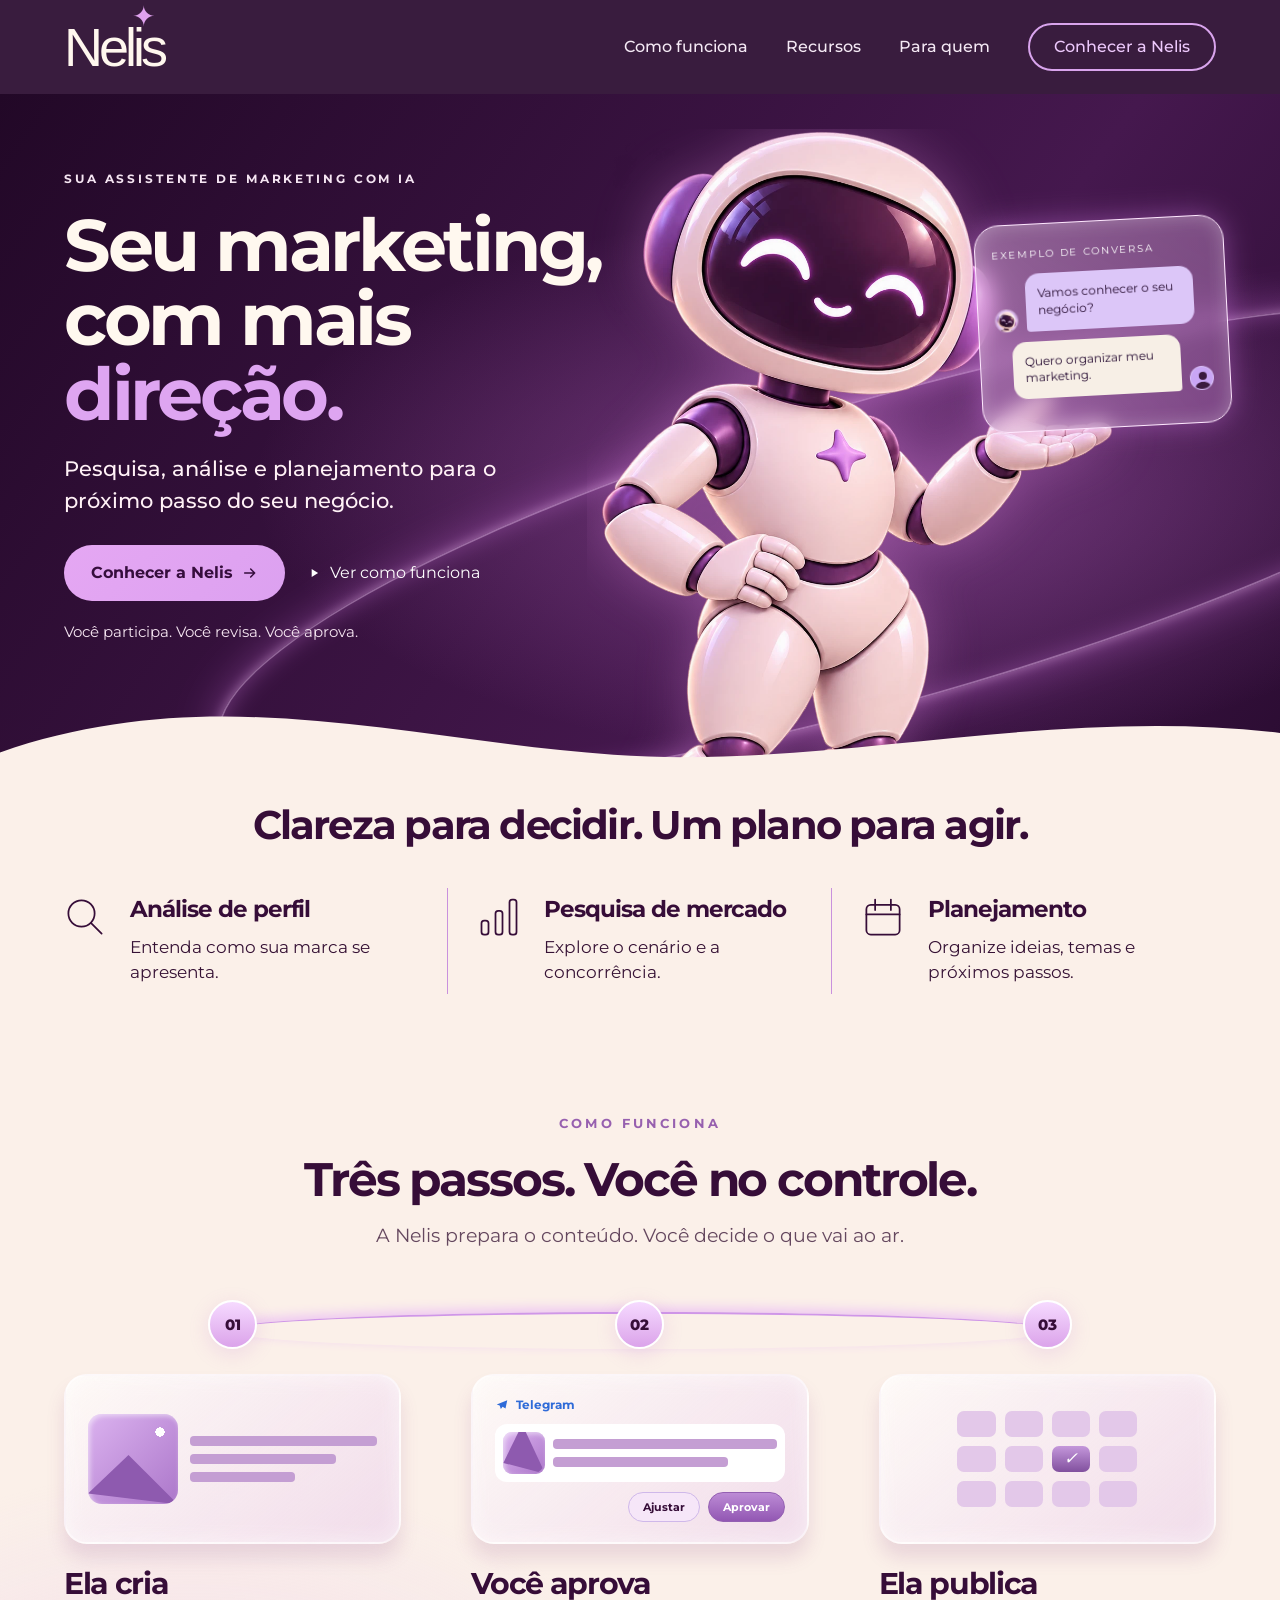
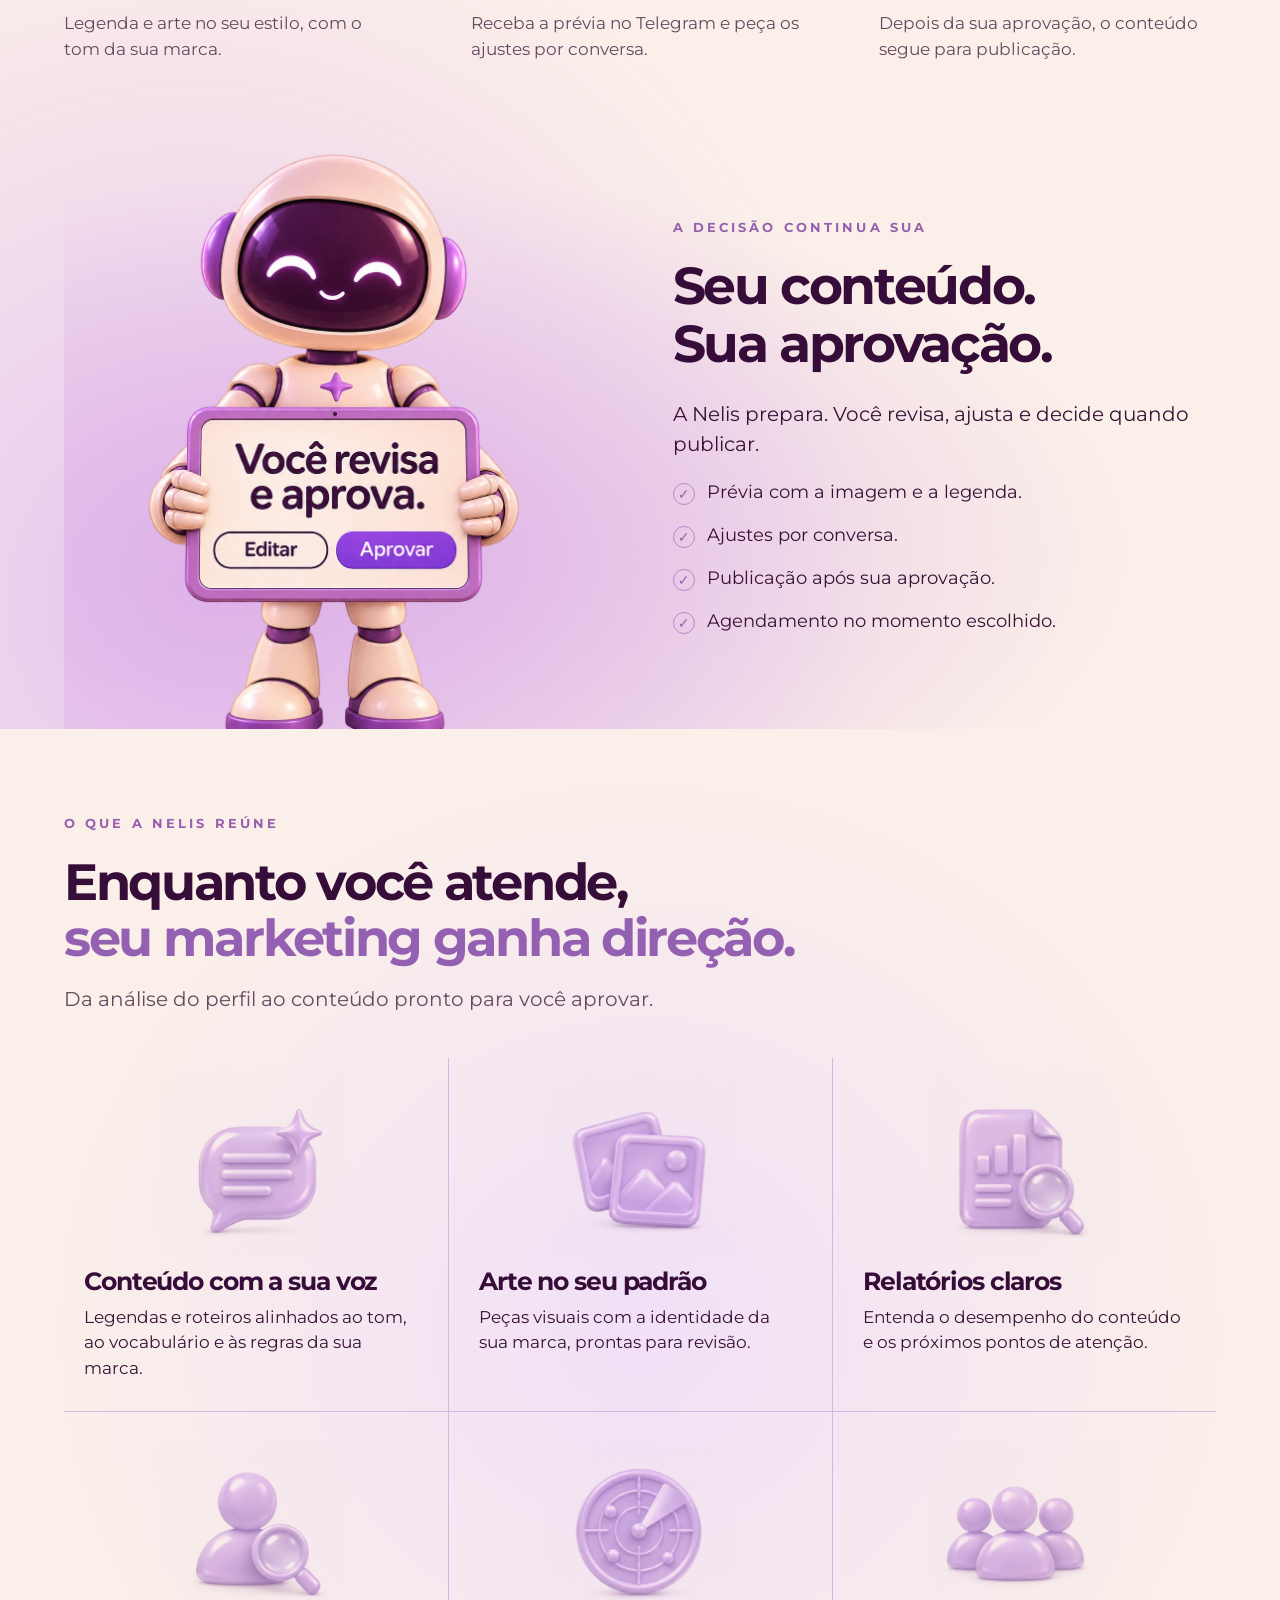
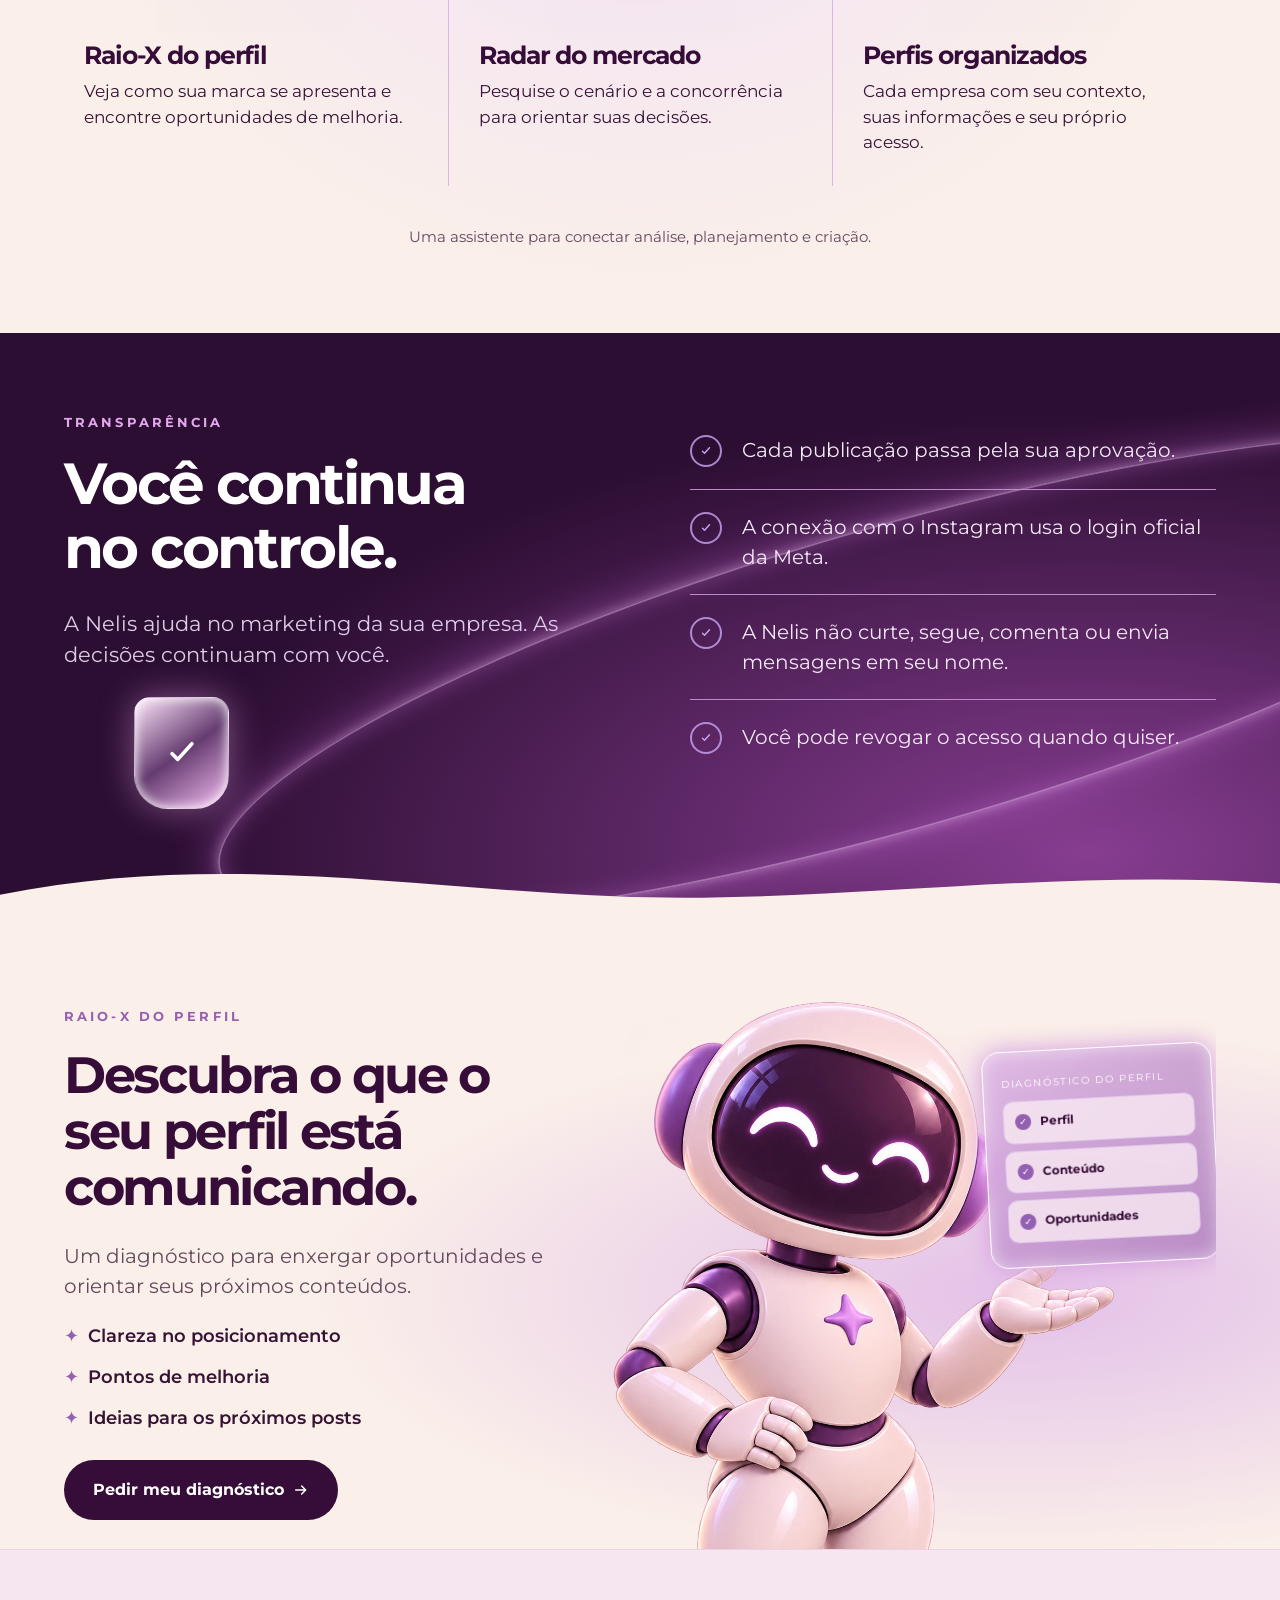
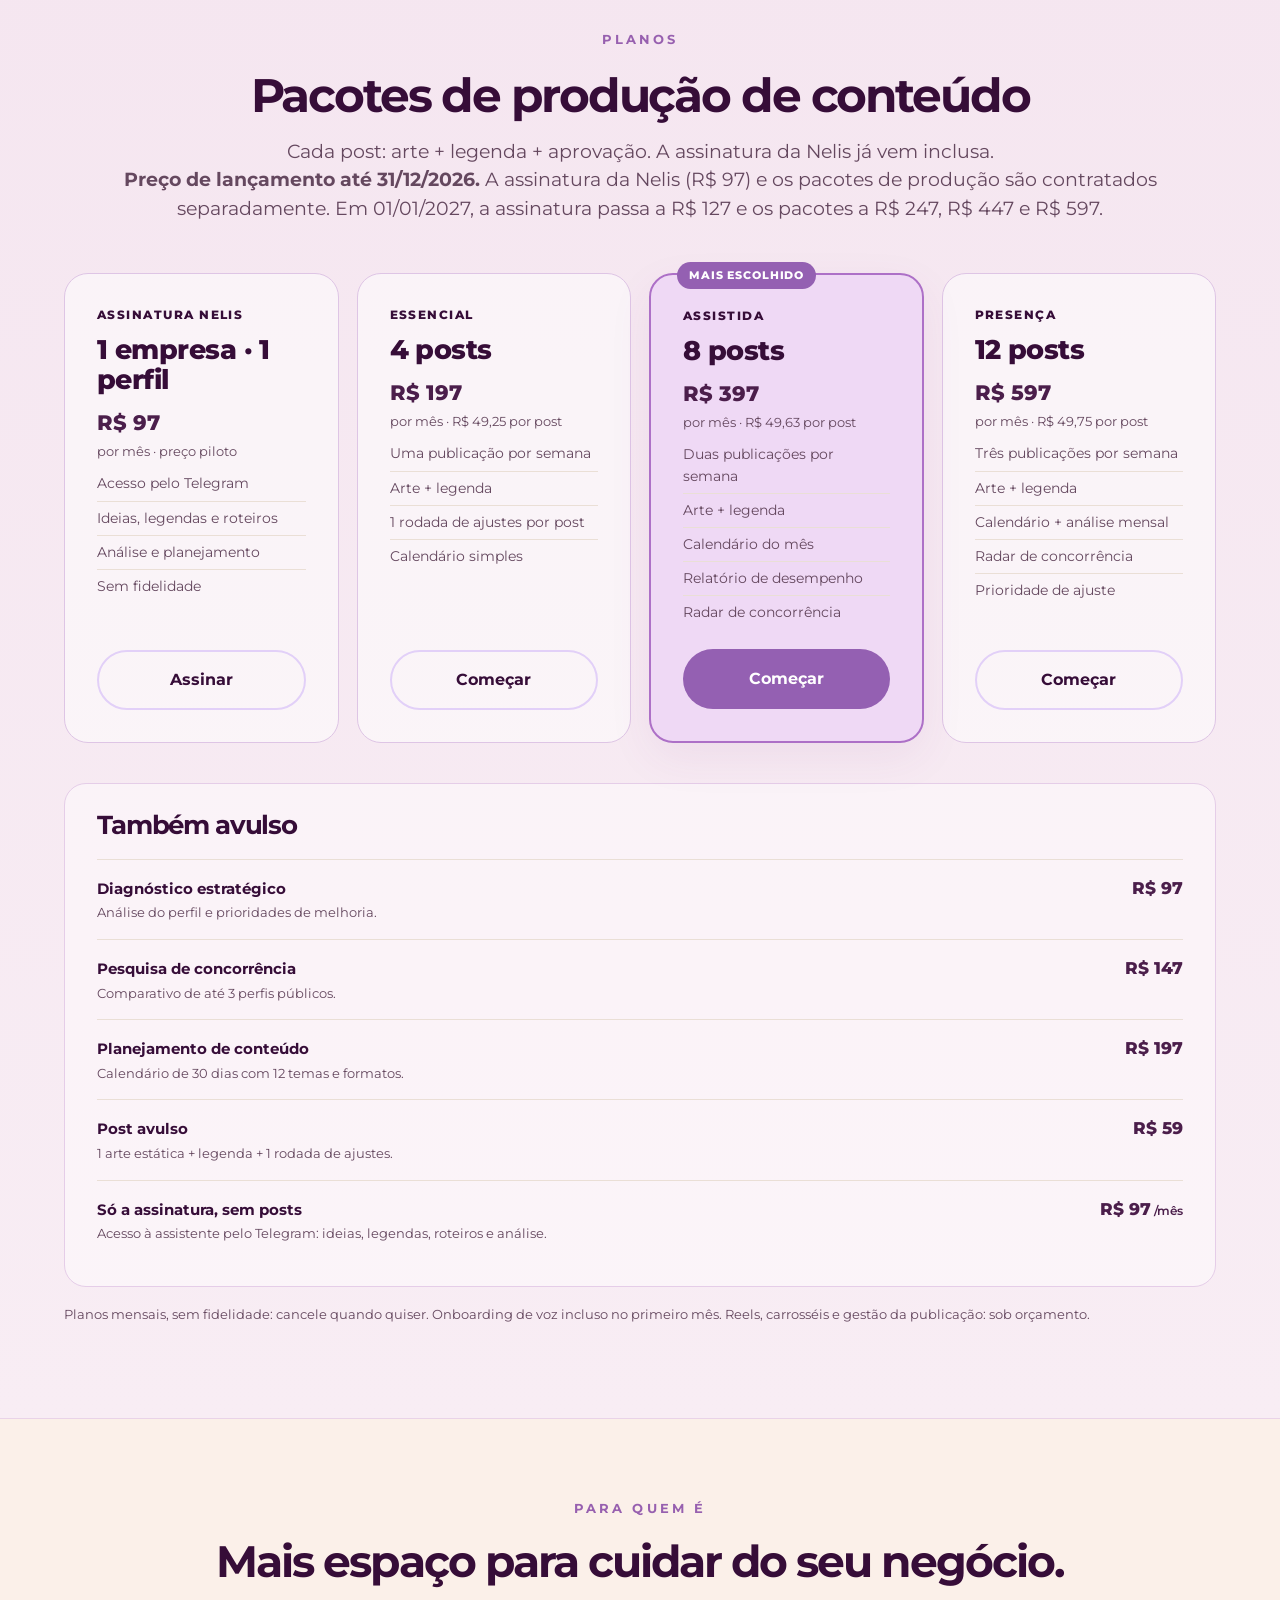
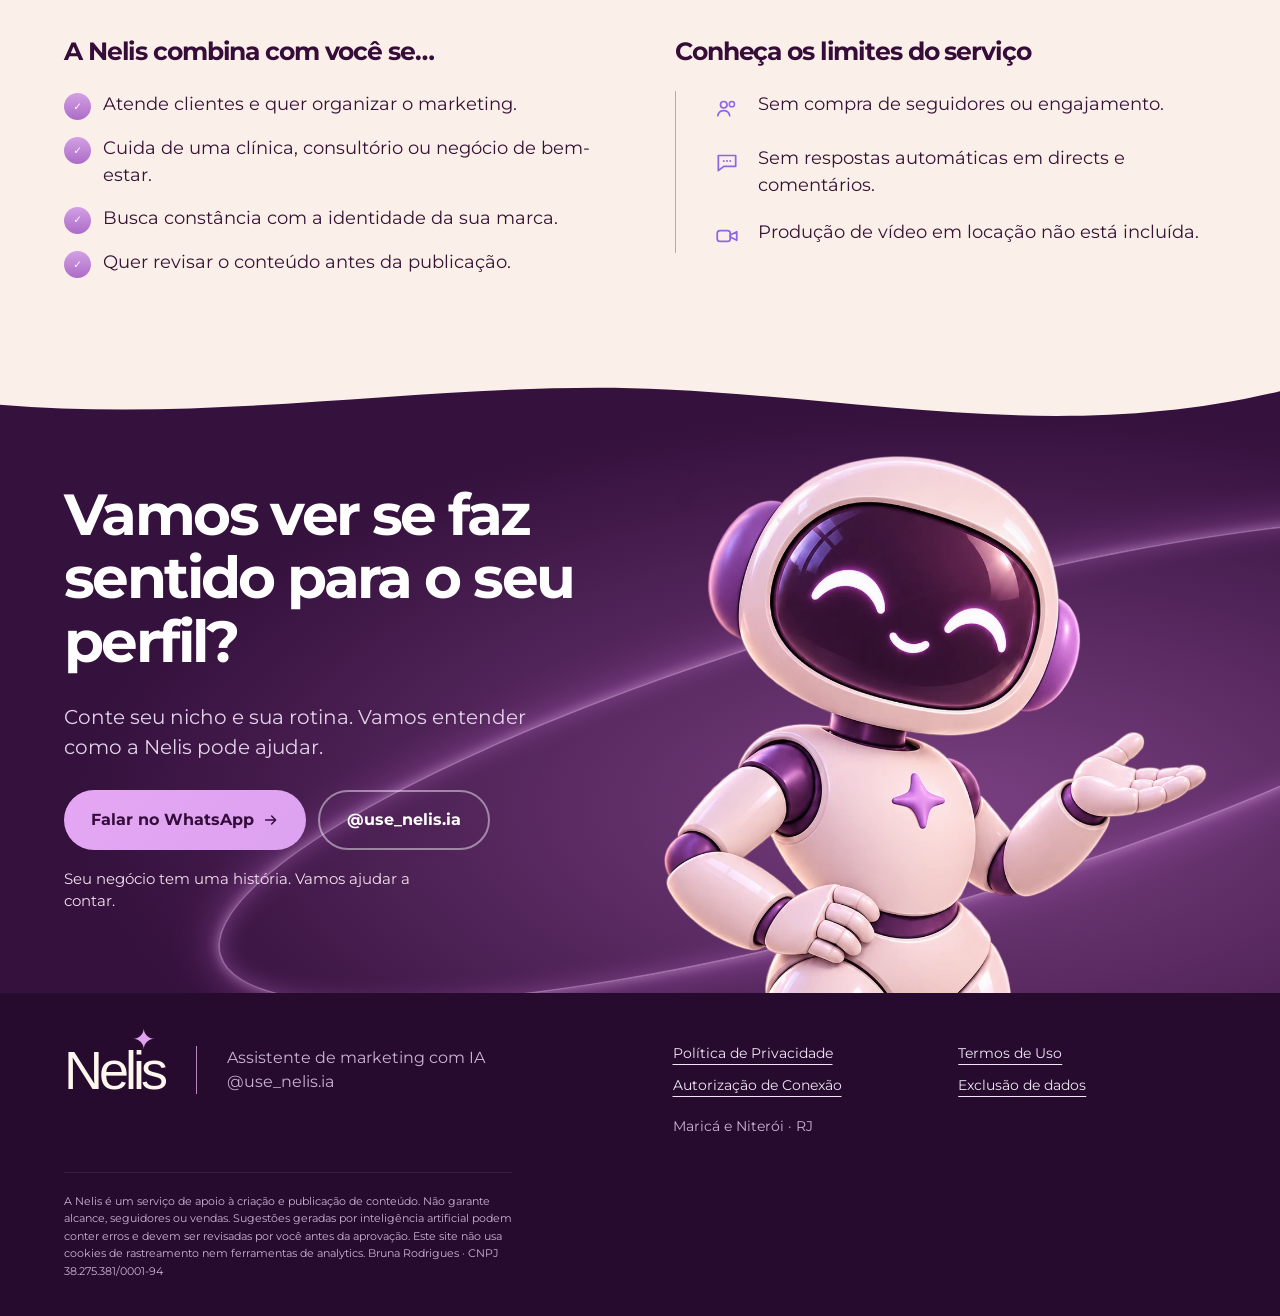
==== index.html @ 7f5b165e "site da Nelis" ====
<!DOCTYPE html>
<html lang="pt-BR">
<head>
<meta charset="utf-8">
<meta name="viewport" content="width=device-width, initial-scale=1">
<title>Nelis — seu marketing, com mais direção</title>
<meta name="description" content="Assistente de marketing com IA para profissionais de saúde e bem-estar. A Nelis prepara o conteúdo, você aprova no Telegram, ela publica. Da análise do perfil ao conteúdo pronto para você aprovar.">
<meta property="og:title" content="Nelis — seu marketing, com mais direção">
<meta property="og:description" content="A Nelis prepara o conteúdo. Você decide o que vai ao ar.">
<meta property="og:type" content="website">
<meta property="og:locale" content="pt_BR">
<link rel="icon" href="favicon.svg" type="image/svg+xml">
<meta name="theme-color" content="#250F2E">
<meta property="og:image" content="assets/og-image.png">
<meta property="og:image:width" content="1200">
<meta property="og:image:height" content="630">
<meta name="twitter:card" content="summary_large_image">
<meta name="twitter:title" content="Nelis — seu marketing, com mais direção">
<meta name="twitter:description" content="Da análise do perfil ao conteúdo pronto para você aprovar.">
<meta name="twitter:image" content="assets/og-image.png">
<link rel="preload" href="fonts/Montserrat-Regular.ttf" as="font" type="font/ttf" crossorigin>
<link rel="stylesheet" href="styles.css">
<link rel="stylesheet" href="home.css">
<script type="application/ld+json">
{
  "@context": "https://schema.org",
  "@type": "SoftwareApplication",
  "name": "Nelis Assistente",
  "applicationCategory": "BusinessApplication",
  "operatingSystem": "Web, Telegram, WhatsApp",
  "description": "Assistente de marketing com IA para profissionais de saúde e bem-estar: análise de perfil, pesquisa de mercado, planejamento e publicação com aprovação humana.",
  "inLanguage": "pt-BR",
  "sameAs": "https://instagram.com/use_nelis.ia",
  "offers": [
    { "@type": "Offer", "name": "Essencial", "price": "197", "priceCurrency": "BRL" },
    { "@type": "Offer", "name": "Assistida", "price": "397", "priceCurrency": "BRL" },
    { "@type": "Offer", "name": "Presença", "price": "597", "priceCurrency": "BRL" }
  ]
}
</script>
</head>
<body class="home">
<a class="skip-link" href="#conteudo">Pular para o conteúdo</a>

<header class="site-header dark-header">
  <div class="wrap">
    <a class="brand" href="/"><span class="wordmark">Nelis<span aria-hidden="true">✦</span></span></a>
    <nav class="nav" aria-label="Navegação principal">
      <a class="opt" href="#como-funciona">Como funciona</a>
      <a class="opt" href="#recursos">Recursos</a>
      <a class="opt" href="#para-quem">Para quem</a>
      <a class="nav-cta" href="#contato">Conhecer a Nelis</a>
    </nav>
  </div>
</header>

<main id="conteudo">

  <!-- ========== 1. HERO ========== -->
  <section class="hero-dark">
    <div class="wrap">
      <div class="hero-grid">
        <div>
          <div class="eyebrow">Sua assistente de marketing com IA</div>
          <h1>Seu marketing,<br>com mais<br><span class="accent">direção.</span></h1>
          <p class="lead">
            Pesquisa, análise e planejamento para o próximo passo do seu negócio.
          </p>
          <div class="cta-row">
            <a class="btn btn-primary" href="https://wa.me/5522996119580?text=Quero%20conhecer%20a%20Nelis">Conhecer a Nelis
              <svg width="16" height="16" viewBox="0 0 24 24" aria-hidden="true"><path d="M4 12h15m-6-6l6 6-6 6" fill="none" stroke="currentColor" stroke-width="2.2" stroke-linecap="round" stroke-linejoin="round"/></svg>
            </a>
            <a class="btn btn-ghost" href="#como-funciona">
              <svg width="14" height="14" viewBox="0 0 24 24" aria-hidden="true"><path d="M8 5l11 7-11 7z" fill="currentColor"/></svg>
              Ver como funciona
            </a>
          </div>
          <div class="hero-sign">
            <svg width="15" height="15" viewBox="0 0 24 24" aria-hidden="true"><path d="M12 2l2.2 5.6L20 10l-5.8 2.4L12 18l-2.2-5.6L4 10l5.8-2.4z" fill="#C9A6F5"/></svg>
            Você participa. Você revisa. Você aprova.
          </div>
        </div>

        <div class="hero-visual">
          <div class="hero-stage">
            <img class="hero-mascot" src="assets/nelis-transparente.webp" width="1024" height="1536"
                 alt="Nelis, a assistente robô, em pose de boas-vindas com a mão estendida">
          </div>
          <div class="chat-card">
            <div class="chat-label">Exemplo de conversa</div>
            <div class="bubble bot">
              <span class="who"><img src="assets/nelis-hero.webp" alt="" width="24" height="24"></span>
              <span class="txt">Vamos conhecer o seu negócio?</span>
            </div>
            <div class="bubble user">
              <span class="txt">Quero organizar meu marketing.</span>
              <span class="who"><svg viewBox="0 0 24 24" width="24" height="24" aria-hidden="true"><circle cx="12" cy="9" r="4" fill="#3B1B3F"/><path d="M4 22c0-4.4 3.6-7 8-7s8 2.6 8 7z" fill="#3B1B3F"/></svg></span>
            </div>
          </div>
        </div>
      </div>
    </div>
  </section>

  <section class="benefits" aria-labelledby="benefits-title">
    <div class="wrap">
      <h2 id="benefits-title">Clareza para decidir. Um plano para agir.</h2>
      <div class="benefit-grid">
        <article><span class="benefit-icon" aria-hidden="true"><svg viewBox="0 0 48 48"><circle cx="20" cy="20" r="15"/><path d="m31 31 12 12"/></svg></span><div><h3>Análise de perfil</h3><p>Entenda como sua marca se apresenta.</p></div></article>
        <article><span class="benefit-icon" aria-hidden="true"><svg viewBox="0 0 48 48"><rect x="4" y="28" width="8" height="16" rx="3"/><rect x="20" y="17" width="8" height="27" rx="3"/><rect x="36" y="4" width="8" height="40" rx="3"/></svg></span><div><h3>Pesquisa de mercado</h3><p>Explore o cenário e a concorrência.</p></div></article>
        <article><span class="benefit-icon" aria-hidden="true"><svg viewBox="0 0 48 48"><rect x="5" y="10" width="38" height="34" rx="5"/><path d="M5 21h38M15 4v12M33 4v12"/></svg></span><div><h3>Planejamento</h3><p>Organize ideias, temas e próximos passos.</p></div></article>
      </div>
    </div>
  </section>

  <!-- ========== 2. TRÊS PASSOS ========== -->
  <section class="band-soft" id="como-funciona">
    <div class="wrap">
      <div class="center-head">
        <div class="eyebrow">Como funciona</div>
        <h2>Três passos. Você no controle.</h2>
        <p>A Nelis prepara o conteúdo. Você decide o que vai ao ar.</p>
      </div>

      <div class="steps-track">
        <div class="step-node">
          <div class="step-num">01</div>
          <div class="illu">
            <div class="illu-thumb"><span class="spk"></span></div>
            <div class="illu-lines"><i></i><i></i><i></i></div>
          </div>
          <h3>Ela cria</h3>
          <p>Legenda e arte no seu estilo, com o tom da sua marca.</p>
        </div>

        <div class="step-node">
          <div class="step-num">02</div>
          <div class="illu illu-telegram">
            <div class="tg-top">
              <svg width="14" height="14" viewBox="0 0 24 24" aria-hidden="true"><path d="M21 4L3 11l5 2 2 6 3-4 5 3z" fill="#2F6BD8"/></svg>
              Telegram
            </div>
            <div class="tg-msg">
              <div class="illu-thumb"><span class="spk"></span></div>
              <div class="illu-lines"><i></i><i></i></div>
            </div>
            <div class="tg-btns"><span class="tg-btn">Ajustar</span><span class="tg-btn solid">Aprovar</span></div>
          </div>
          <h3>Você aprova</h3>
          <p>Receba a prévia no Telegram e peça os ajustes por conversa.</p>
        </div>

        <div class="step-node">
          <div class="step-num">03</div>
          <div class="illu">
            <div class="illu-cal">
              <i></i><i></i><i></i><i></i><i></i><i></i><i class="on"></i><i></i><i></i><i></i><i></i><i></i>
            </div>
          </div>
          <h3>Ela publica</h3>
          <p>Depois da sua aprovação, o conteúdo segue para publicação.</p>
        </div>
      </div>

      <div class="approval-band" style="margin-top:clamp(44px,6vw,80px)">
        <div class="copy">
          <div class="eyebrow">A decisão continua sua</div>
          <h2>Seu conteúdo. Sua aprovação.</h2>
          <p>A Nelis prepara. Você revisa, ajusta e decide quando publicar.</p>
          <ul class="checklist" style="margin-top:8px">
            <li>Prévia com a imagem e a legenda.</li>
            <li>Ajustes por conversa.</li>
            <li>Publicação após sua aprovação.</li>
            <li>Agendamento no momento escolhido.</li>
          </ul>
        </div>
        <div class="media">
          <img src="assets/nelis-aprovacao-transparente.webp" width="1280" height="1184" loading="lazy"
               alt="Nelis mostrando um tablet com o texto 'Você revisa e aprova' e os botões Editar e Aprovar">
        </div>
      </div>
    </div>
  </section>

  <!-- ========== 3. RECURSOS ========== -->
  <section class="band-lilac" id="recursos">
    <div class="wrap">
      <div class="center-head" style="text-align:left;max-width:none;margin-bottom:clamp(28px,4vw,44px)">
        <div class="eyebrow">O que a Nelis reúne</div>
        <h2>Enquanto você atende,<br><span style="color:var(--lilac-2)">seu marketing ganha direção.</span></h2>
        <p>Da análise do perfil ao conteúdo pronto para você aprovar.</p>
      </div>

      <div class="feat-grid">
        <div class="feat">
          <div class="ic3"><svg viewBox="0 0 24 24" aria-hidden="true"><path d="M4 6h16v10H9l-5 4V6z" fill="none" stroke="#8D66E4" stroke-width="1.7" stroke-linejoin="round"/><path d="M8 10h8M8 13h5" stroke="#8D66E4" stroke-width="1.6" stroke-linecap="round"/></svg></div>
          <h3>Conteúdo com a sua voz</h3>
          <p>Legendas e roteiros alinhados ao tom, ao vocabulário e às regras da sua marca.</p>
        </div>
        <div class="feat">
          <div class="ic3"><svg viewBox="0 0 24 24" aria-hidden="true"><rect x="3" y="5" width="12" height="14" rx="3" fill="none" stroke="#8D66E4" stroke-width="1.7"/><rect x="10" y="3" width="11" height="13" rx="3" fill="#fff" stroke="#8D66E4" stroke-width="1.7"/><circle cx="15" cy="7" r="1.2" fill="#8D66E4"/></svg></div>
          <h3>Arte no seu padrão</h3>
          <p>Peças visuais com a identidade da sua marca, prontas para revisão.</p>
        </div>
        <div class="feat">
          <div class="ic3"><svg viewBox="0 0 24 24" aria-hidden="true"><rect x="3" y="4" width="14" height="16" rx="2.5" fill="none" stroke="#8D66E4" stroke-width="1.7"/><path d="M6.5 15.5v-3m3 3V8.5m3 7v-4.5" stroke="#8D66E4" stroke-width="1.8" stroke-linecap="round"/><circle cx="19" cy="15" r="3.2" fill="#fff" stroke="#8D66E4" stroke-width="1.6"/><path d="M21.5 17.5L23 19" stroke="#8D66E4" stroke-width="1.8" stroke-linecap="round"/></svg></div>
          <h3>Relatórios claros</h3>
          <p>Entenda o desempenho do conteúdo e os próximos pontos de atenção.</p>
        </div>
        <div class="feat">
          <div class="ic3"><svg viewBox="0 0 24 24" aria-hidden="true"><circle cx="11" cy="10" r="7" fill="none" stroke="#8D66E4" stroke-width="1.7"/><circle cx="11" cy="8.5" r="2" fill="#8D66E4"/><path d="M7.8 14.5c.8-1.6 2-2.4 3.2-2.4s2.4.8 3.2 2.4" stroke="#8D66E4" stroke-width="1.5" stroke-linecap="round" fill="none"/><path d="M16.5 15.5L21 20" stroke="#8D66E4" stroke-width="2" stroke-linecap="round"/></svg></div>
          <h3>Raio-X do perfil</h3>
          <p>Veja como sua marca se apresenta e encontre oportunidades de melhoria.</p>
        </div>
        <div class="feat">
          <div class="ic3"><svg viewBox="0 0 24 24" aria-hidden="true"><circle cx="12" cy="12" r="8" fill="none" stroke="#8D66E4" stroke-width="1.7"/><circle cx="12" cy="12" r="4" fill="none" stroke="#8D66E4" stroke-width="1.4"/><path d="M12 12l6-4" stroke="#8D66E4" stroke-width="1.8" stroke-linecap="round"/><circle cx="12" cy="12" r="1.3" fill="#8D66E4"/></svg></div>
          <h3>Radar do mercado</h3>
          <p>Pesquise o cenário e a concorrência para orientar suas decisões.</p>
        </div>
        <div class="feat">
          <div class="ic3"><svg viewBox="0 0 24 24" aria-hidden="true"><circle cx="9" cy="10" r="3" fill="none" stroke="#8D66E4" stroke-width="1.7"/><circle cx="16" cy="9" r="2.4" fill="none" stroke="#8D66E4" stroke-width="1.5"/><path d="M3.5 19c.6-3 2.8-4.6 5.5-4.6s4.9 1.6 5.5 4.6" fill="none" stroke="#8D66E4" stroke-width="1.7" stroke-linecap="round"/><path d="M15.5 18.6c.3-2 1.6-3.2 3.5-3.2 1.6 0 2.9 1 3.4 2.6" fill="none" stroke="#8D66E4" stroke-width="1.5" stroke-linecap="round"/></svg></div>
          <h3>Perfis organizados</h3>
          <p>Cada empresa com seu contexto, suas informações e seu próprio acesso.</p>
        </div>
      </div>

      <p style="margin:clamp(28px,4vw,40px) 0 0;text-align:center;color:var(--muted);font-size:.92rem">
        Uma assistente para conectar análise, planejamento e criação.
      </p>
    </div>
  </section>

  <!-- ========== 4. TRANSPARÊNCIA + RAIO-X ========== -->
  <section class="transparency">
    <div class="wrap">
      <div class="trust-panel">
        <div>
          <div class="eyebrow">Transparência</div>
          <h2>Você continua no controle.</h2>
          <p>A Nelis ajuda no marketing da sua empresa. As decisões continuam com você.</p>
          <div class="trust-shield">
            <svg width="34" height="34" viewBox="0 0 24 24" aria-hidden="true"><path d="M5 12.5l4 4 10-11" fill="none" stroke="#fff" stroke-width="2.6" stroke-linecap="round" stroke-linejoin="round"/></svg>
          </div>
        </div>
        <ul class="trust-list">
          <li><span class="tick"><svg width="12" height="12" viewBox="0 0 24 24" aria-hidden="true"><path d="M5 12.5l4 4 10-11" fill="none" stroke="#C9A6F5" stroke-width="2.8" stroke-linecap="round" stroke-linejoin="round"/></svg></span> Cada publicação passa pela sua aprovação.</li>
          <li><span class="tick"><svg width="12" height="12" viewBox="0 0 24 24" aria-hidden="true"><path d="M5 12.5l4 4 10-11" fill="none" stroke="#C9A6F5" stroke-width="2.8" stroke-linecap="round" stroke-linejoin="round"/></svg></span> A conexão com o Instagram usa o login oficial da Meta.</li>
          <li><span class="tick"><svg width="12" height="12" viewBox="0 0 24 24" aria-hidden="true"><path d="M5 12.5l4 4 10-11" fill="none" stroke="#C9A6F5" stroke-width="2.8" stroke-linecap="round" stroke-linejoin="round"/></svg></span> A Nelis não curte, segue, comenta ou envia mensagens em seu nome.</li>
          <li><span class="tick"><svg width="12" height="12" viewBox="0 0 24 24" aria-hidden="true"><path d="M5 12.5l4 4 10-11" fill="none" stroke="#C9A6F5" stroke-width="2.8" stroke-linecap="round" stroke-linejoin="round"/></svg></span> Você pode revogar o acesso quando quiser.</li>
        </ul>
      </div>
    </div>
  </section>

  <section id="diagnostico">
    <div class="wrap">
      <div class="xray">
        <div>
          <div class="eyebrow">Raio-X do perfil</div>
          <h2>Descubra o que o seu perfil está comunicando.</h2>
          <p style="color:var(--muted);max-width:42ch">Um diagnóstico para enxergar oportunidades e orientar seus próximos conteúdos.</p>
          <ul class="sparkle-list">
            <li>Clareza no posicionamento</li>
            <li>Pontos de melhoria</li>
            <li>Ideias para os próximos posts</li>
          </ul>
          <a class="btn btn-primary" href="https://wa.me/5522996119580?text=Quero%20o%20diagn%C3%B3stico%20do%20meu%20perfil">Pedir meu diagnóstico
            <svg width="16" height="16" viewBox="0 0 24 24" aria-hidden="true"><path d="M4 12h15m-6-6l6 6-6 6" fill="none" stroke="currentColor" stroke-width="2.2" stroke-linecap="round" stroke-linejoin="round"/></svg>
          </a>
        </div>

        <div class="xray-visual">
          <div class="xray-mascot">
            <img src="assets/nelis-transparente.webp" width="1024" height="1536" alt="Nelis apresentando o diagnóstico do perfil">
          </div>
          <div class="diag-card">
            <div class="lbl">Diagnóstico do perfil</div>
            <div class="diag-row"><span class="dot">✓</span> Perfil</div>
            <div class="diag-row"><span class="dot">✓</span> Conteúdo</div>
            <div class="diag-row"><span class="dot">✓</span> Oportunidades</div>
          </div>
        </div>
      </div>
    </div>
  </section>

  <!-- ========== 5. PLANOS ========== -->
  <section id="planos" class="band-lilac">
    <div class="wrap">
      <div class="center-head">
        <div class="eyebrow">Planos</div>
        <h2>Pacotes de produção de conteúdo</h2>
        <p>Cada post: arte + legenda + aprovação. A assinatura da Nelis já vem inclusa.</p>
        <p class="launch-price"><strong>Preço de lançamento até 31/12/2026.</strong> A assinatura da Nelis (R$ 97) e os pacotes de produção são contratados separadamente. Em 01/01/2027, a assinatura passa a R$ 127 e os pacotes a R$ 247, R$ 447 e R$ 597.</p>
      </div>

      <div class="plans">
        <div class="plan">
          <div class="name">Assinatura Nelis</div>
          <div class="qty">1 empresa · 1 perfil</div>
          <div class="price">R$ 97</div>
          <div class="per">por mês · preço piloto</div>
          <ul>
            <li>Acesso pelo Telegram</li>
            <li>Ideias, legendas e roteiros</li>
            <li>Análise e planejamento</li>
            <li>Sem fidelidade</li>
          </ul>
          <a class="btn btn-ghost" href="pagamento/?plano=assinatura">Assinar</a>
        </div>

        <div class="plan">
          <div class="name">Essencial</div>
          <div class="qty">4 posts</div>
          <div class="price">R$ 197</div>
          <div class="per">por mês · R$ 49,25 por post</div>
          <ul>
            <li>Uma publicação por semana</li>
            <li>Arte + legenda</li>
            <li>1 rodada de ajustes por post</li>
            <li>Calendário simples</li>
          </ul>
          <a class="btn btn-ghost" href="pagamento/?plano=essencial">Começar</a>
        </div>

        <div class="plan hl">
          <div class="name">Assistida</div>
          <div class="qty">8 posts</div>
          <div class="price">R$ 397</div>
          <div class="per">por mês · R$ 49,63 por post</div>
          <ul>
            <li>Duas publicações por semana</li>
            <li>Arte + legenda</li>
            <li>Calendário do mês</li>
            <li>Relatório de desempenho</li>
            <li>Radar de concorrência</li>
          </ul>
          <a class="btn btn-lilac" href="pagamento/?plano=assistida">Começar</a>
        </div>

        <div class="plan">
          <div class="name">Presença</div>
          <div class="qty">12 posts</div>
          <div class="price">R$ 597</div>
          <div class="per">por mês · R$ 49,75 por post</div>
          <ul>
            <li>Três publicações por semana</li>
            <li>Arte + legenda</li>
            <li>Calendário + análise mensal</li>
            <li>Radar de concorrência</li>
            <li>Prioridade de ajuste</li>
          </ul>
          <a class="btn btn-ghost" href="pagamento/?plano=presenca">Começar</a>
        </div>
      </div>

      <div class="avulsos">
        <h3>Também avulso</h3>
        <div class="avulso"><div><b>Diagnóstico estratégico</b><small>Análise do perfil e prioridades de melhoria.</small></div><div class="v">R$ 97</div></div>
        <div class="avulso"><div><b>Pesquisa de concorrência</b><small>Comparativo de até 3 perfis públicos.</small></div><div class="v">R$ 147</div></div>
        <div class="avulso"><div><b>Planejamento de conteúdo</b><small>Calendário de 30 dias com 12 temas e formatos.</small></div><div class="v">R$ 197</div></div>
        <div class="avulso"><div><b>Post avulso</b><small>1 arte estática + legenda + 1 rodada de ajustes.</small></div><div class="v">R$ 59</div></div>
        <div class="avulso"><div><b>Só a assinatura, sem posts</b><small>Acesso à assistente pelo Telegram: ideias, legendas, roteiros e análise.</small></div><div class="v">R$ 97<span style="font-size:.7em;font-weight:600"> /mês</span></div></div>
      </div>
      <p style="margin-top:18px;font-size:.82rem;color:var(--muted)">
        Planos mensais, sem fidelidade: cancele quando quiser. Onboarding de voz incluso no primeiro mês.
        Reels, carrosséis e gestão da publicação: sob orçamento.
      </p>
    </div>
  </section>

  <!-- ========== 6. PARA QUEM É + LIMITES ========== -->
  <section id="para-quem">
    <div class="wrap">
      <div class="center-head">
        <div class="eyebrow">Para quem é</div>
        <h2>Mais espaço para cuidar do seu negócio.</h2>
      </div>

      <div class="fit-grid">
        <div>
          <h3>A Nelis combina com você se…</h3>
          <ul class="fit-list">
            <li><span class="tick">✓</span> Atende clientes e quer organizar o marketing.</li>
            <li><span class="tick">✓</span> Cuida de uma clínica, consultório ou negócio de bem-estar.</li>
            <li><span class="tick">✓</span> Busca constância com a identidade da sua marca.</li>
            <li><span class="tick">✓</span> Quer revisar o conteúdo antes da publicação.</li>
          </ul>
        </div>

        <div>
          <h3>Conheça os limites do serviço</h3>
          <ul class="limit-list">
            <li>
              <span class="ic"><svg width="26" height="26" viewBox="0 0 24 24" aria-hidden="true"><circle cx="9" cy="9" r="3" fill="none" stroke="#8D66E4" stroke-width="1.6"/><circle cx="16.5" cy="8.5" r="2.4" fill="none" stroke="#8D66E4" stroke-width="1.4"/><path d="M3.5 19c.6-3 2.9-4.6 5.5-4.6s4.9 1.6 5.5 4.6" fill="none" stroke="#8D66E4" stroke-width="1.6" stroke-linecap="round"/></svg></span>
              Sem compra de seguidores ou engajamento.
            </li>
            <li>
              <span class="ic"><svg width="26" height="26" viewBox="0 0 24 24" aria-hidden="true"><path d="M4 6h16v10H9l-5 4V6z" fill="none" stroke="#8D66E4" stroke-width="1.6" stroke-linejoin="round"/><circle cx="9" cy="11" r=".9" fill="#8D66E4"/><circle cx="12" cy="11" r=".9" fill="#8D66E4"/><circle cx="15" cy="11" r=".9" fill="#8D66E4"/></svg></span>
              Sem respostas automáticas em directs e comentários.
            </li>
            <li>
              <span class="ic"><svg width="26" height="26" viewBox="0 0 24 24" aria-hidden="true"><rect x="3" y="7" width="12" height="10" rx="2.5" fill="none" stroke="#8D66E4" stroke-width="1.6"/><path d="M15 11l6-3v8l-6-3z" fill="none" stroke="#8D66E4" stroke-width="1.6" stroke-linejoin="round"/></svg></span>
              Produção de vídeo em locação não está incluída.
            </li>
          </ul>
        </div>
      </div>
    </div>
  </section>

  <!-- ========== 7. CTA FINAL ========== -->
  <section id="contato">
    <div class="wrap">
      <div class="cta-band">
        <div class="copy">
          <h2>Vamos ver se faz sentido para o seu perfil?</h2>
          <p>Conte seu nicho e sua rotina. Vamos entender como a Nelis pode ajudar.</p>
          <div class="cta-row">
            <a class="btn btn-light" href="https://wa.me/5522996119580?text=Quero%20conhecer%20a%20Nelis">Falar no WhatsApp
              <svg width="16" height="16" viewBox="0 0 24 24" aria-hidden="true"><path d="M4 12h15m-6-6l6 6-6 6" fill="none" stroke="currentColor" stroke-width="2.2" stroke-linecap="round" stroke-linejoin="round"/></svg>
            </a>
            <a class="btn btn-outline-light" href="https://instagram.com/use_nelis.ia">@use_nelis.ia</a>
          </div>
          <p class="tagline">Seu negócio tem uma história. Vamos ajudar a contar.</p>
        </div>
        <div class="media">
          <img src="assets/nelis-transparente.webp" width="1024" height="1536" alt="Nelis, a assistente, convidando para conversar"
               loading="lazy">
        </div>
      </div>
    </div>
  </section>

</main>

<footer class="site-footer" style="background:#2E1236;border-top:0;color:#F0E6F5;padding:clamp(38px,5vw,60px) 0">
  <div class="wrap">
    <div class="footer-grid">
      <div>
        <div class="footer-brand"><span class="wordmark">Nelis<span aria-hidden="true">✦</span></span></div>
        <p class="footer-tag">Assistente de marketing com IA<br>@use_nelis.ia</p>
      </div>

      <div class="footer-links">
        <a href="privacidade/">Política de Privacidade</a>
        <a href="termos/">Termos de Uso</a>
        <a href="conexao/">Autorização de Conexão</a>
        <a href="exclusao-de-dados/">Exclusão de dados</a>
        <span class="footer-city">Maricá e Niterói · RJ</span>
      </div>
    </div>

    <p class="disclaimer" style="color:#C9B3D4">
      A Nelis é um serviço de apoio à criação e publicação de conteúdo. Não garante alcance, seguidores ou vendas.
      Sugestões geradas por inteligência artificial podem conter erros e devem ser revisadas por você antes da aprovação.
      Este site não usa cookies de rastreamento nem ferramentas de analytics.
      Bruna Rodrigues · CNPJ 38.275.381/0001-94
    </p>
  </div>
</footer>

</body>
</html>
---- styles.css ----
/* ==========================================================
   Nelis — identidade lilás / ameixa / creme
   Tipografia: Montserrat (variável, auto-hospedada)
   Sem dependências externas. Sem cookies. Sem analytics.
   ========================================================== */

@font-face{
  font-family:"Montserrat";
  src:url("fonts/Montserrat-Regular.ttf") format("truetype");
  font-weight:100 900;
  font-style:normal;
  font-display:swap;
}

:root{
  --cream:#FBF6F1;
  --cream-2:#FFFDFA;
  --plum:#3B1B3F;
  --plum-2:#4B1E4B;
  --plum-soft:#5E2A5E;
  --lilac:#A47BE8;
  --lilac-2:#8D66E4;
  --lilac-wash:#EFE4FB;
  --lilac-wash-2:#E2D0F8;
  --peach:#F0B79E;
  --peach-soft:#FBE7DC;
  --ink:#2E1B33;
  --muted:#6E5C74;
  --line:#EADFD6;
  --white:#FFFFFF;
  --radius:22px;
  --max:1120px;
  --shadow:0 18px 50px -24px rgba(59,27,63,.35);
}

*{box-sizing:border-box}
html{-webkit-text-size-adjust:100%;scroll-behavior:smooth}
body{
  margin:0;
  background:var(--cream);
  color:var(--ink);
  font-family:"Montserrat",system-ui,-apple-system,"Segoe UI",Roboto,Arial,sans-serif;
  font-size:17px;line-height:1.65;
  -webkit-font-smoothing:antialiased;
}

h1,h2,h3{font-weight:800;line-height:1.12;letter-spacing:-.02em;margin:0 0 .5em;color:var(--plum)}
h1{font-size:clamp(2.1rem,4.6vw,3.35rem)}
h2{font-size:clamp(1.55rem,3.1vw,2.25rem);line-height:1.15}
h3{font-size:1.06rem;font-weight:700;letter-spacing:-.01em}
p{margin:0 0 1em}
a{color:var(--lilac-2);text-decoration:none}
a:hover{color:var(--plum)}
small{font-size:.86rem;color:var(--muted)}
img{max-width:100%;display:block}

.wrap{max-width:var(--max);margin:0 auto;padding:0 22px}
.narrow{max-width:780px}

/* ---------- header ---------- */
.site-header{
  position:sticky;top:0;z-index:30;
  background:rgba(251,246,241,.86);
  backdrop-filter:saturate(140%) blur(10px);
  border-bottom:1px solid rgba(234,223,214,.9);
}
.site-header .wrap{display:flex;align-items:center;justify-content:space-between;gap:18px;height:70px}
.brand{display:flex;align-items:center;gap:10px;font-weight:800;font-size:1.24rem;color:var(--plum);letter-spacing:-.02em}
.brand:hover{color:var(--plum)}
.brand svg{width:30px;height:30px}
.nav{display:flex;gap:24px;align-items:center}
.nav a{font-size:.9rem;font-weight:600;color:var(--muted)}
.nav a:hover{color:var(--lilac-2)}
.nav .nav-cta{
  background:var(--plum);color:#fff;padding:9px 18px;border-radius:999px;
  font-weight:700;font-size:.86rem;
}
.nav .nav-cta:hover{background:var(--plum-soft);color:#fff}
@media(max-width:860px){.nav a.opt{display:none}}

/* ---------- hero ---------- */
.hero{position:relative;overflow:hidden;padding:clamp(34px,5vw,64px) 0 clamp(40px,6vw,80px)}
.hero::before{
  content:"";position:absolute;inset:-30% -20% auto 40%;height:120%;
  background:radial-gradient(closest-side,rgba(164,123,232,.28),transparent 70%);
  pointer-events:none;
}
.hero-grid{position:relative;display:grid;gap:clamp(28px,5vw,64px);
  grid-template-columns:minmax(0,1.02fr) minmax(0,.98fr);align-items:center}
@media(max-width:880px){.hero-grid{grid-template-columns:1fr}}

.badge{
  display:inline-flex;align-items:center;gap:8px;
  background:var(--lilac-wash);color:var(--plum-2);
  font-size:.78rem;font-weight:700;letter-spacing:.02em;
  padding:7px 14px;border-radius:999px;margin-bottom:22px;
}
.badge .dot{width:7px;height:7px;border-radius:50%;background:var(--lilac-2)}

.hero h1 span.accent{color:var(--lilac-2)}
.hero h1 span.hl{
  background:linear-gradient(180deg,transparent 62%,var(--lilac-wash-2) 62%);
  padding:0 4px;border-radius:4px;
}
.lead{font-size:clamp(1.02rem,1.7vw,1.16rem);color:var(--muted);max-width:46ch;font-weight:500}
.cta-row{display:flex;flex-wrap:wrap;gap:12px;margin-top:28px}
.btn{
  display:inline-flex;align-items:center;gap:9px;
  padding:14px 26px;border-radius:999px;font-size:.95rem;font-weight:700;
  border:2px solid transparent;transition:transform .16s,background .16s,color .16s;
}
.btn:active{transform:translateY(1px)}
.btn-primary{background:var(--plum);color:#fff}
.btn-primary:hover{background:var(--plum-soft);color:#fff}
.btn-lilac{background:var(--lilac-2);color:#fff}
.btn-lilac:hover{background:#7B54D8;color:#fff}
.btn-ghost{border-color:var(--lilac-wash-2);color:var(--plum);background:transparent}
.btn-ghost:hover{border-color:var(--lilac-2);color:var(--lilac-2)}
.hero-note{margin-top:16px;font-size:.85rem;color:var(--muted);display:flex;align-items:center;gap:8px}

/* mascote */
.mascot{position:relative;display:flex;justify-content:center}
.mascot-blob{
  position:relative;width:min(100%,420px);aspect-ratio:1;
  border-radius:50%;
  background:radial-gradient(120% 120% at 30% 20%,#E9DBF9 0%,#CBA9EE 45%,#B08CE6 100%);
  border:9px solid rgba(255,255,255,.6);
  box-shadow:0 30px 70px -32px rgba(59,27,63,.5);
  overflow:hidden;
}
.mascot-blob img{width:100%;height:100%;object-fit:cover;object-position:50% 42%}
.sparkle{width:1em;height:1em;flex:none}
.chip{
  position:absolute;background:#fff;border-radius:999px;
  padding:9px 15px;font-size:.8rem;font-weight:700;color:var(--plum);
  box-shadow:0 12px 30px -14px rgba(59,27,63,.5);
  display:flex;align-items:center;gap:7px;white-space:nowrap;
}
.chip-1{top:6%;left:-4%}
.chip-2{bottom:12%;right:2%}
.chip-ok{color:#1F7A56}
@media(max-width:480px){.chip-1{left:-2%}.chip-2{right:-1%}}

/* ---------- faixa de apoio ---------- */
.strip{border-top:1px solid var(--line);border-bottom:1px solid var(--line);background:var(--cream-2)}
.strip .wrap{display:flex;flex-wrap:wrap;gap:14px 34px;justify-content:center;padding:18px 22px}
.strip span{font-size:.82rem;font-weight:600;color:var(--muted);display:flex;align-items:center;gap:8px}

/* ---------- sections ---------- */
section{padding:clamp(52px,7vw,92px) 0}
.section-head{max-width:40ch;margin-bottom:40px}
.section-head p{color:var(--muted);margin:0}
.eyebrow{
  font-size:.76rem;font-weight:800;letter-spacing:.14em;text-transform:uppercase;
  color:var(--lilac-2);margin-bottom:14px;
}

/* ---------- passos ---------- */
.steps{display:grid;gap:20px;grid-template-columns:repeat(auto-fit,minmax(255px,1fr))}
.step{
  background:var(--white);border:1px solid var(--line);border-radius:var(--radius);
  padding:30px 26px;
}
.step .n{
  display:inline-flex;align-items:center;justify-content:center;
  width:44px;height:44px;border-radius:14px;background:var(--lilac-wash);
  color:var(--plum-2);font-weight:800;font-size:.95rem;margin-bottom:18px;
}
.step h3{margin-bottom:.35em}
.step p{margin:0;color:var(--muted);font-size:.94rem}

/* ---------- split (imagem + texto) ---------- */
.split{display:grid;gap:clamp(28px,5vw,60px);align-items:center;
  grid-template-columns:minmax(0,.9fr) minmax(0,1.1fr)}
@media(max-width:860px){.split{grid-template-columns:1fr}}
.split-media{
  border-radius:var(--radius);overflow:hidden;background:var(--lilac-wash);
  box-shadow:var(--shadow);max-height:620px;
}
.split-media img{width:100%;height:100%;object-fit:cover;object-position:50% 26%}
.checklist{list-style:none;padding:0;margin:22px 0 0}
.checklist li{
  position:relative;padding-left:34px;margin:.7em 0;color:var(--ink);font-size:.97rem;
}
.checklist li::before{
  content:"";position:absolute;left:0;top:.28em;width:20px;height:20px;border-radius:7px;
  background:var(--lilac-wash) url("data:image/svg+xml;utf8,<svg xmlns='http://www.w3.org/2000/svg' viewBox='0 0 24 24'><path d='M6 12.5l4 4 8-9' fill='none' stroke='%238D66E4' stroke-width='2.6' stroke-linecap='round' stroke-linejoin='round'/></svg>") center/13px no-repeat;
}

/* ---------- features ---------- */
.grid{display:grid;gap:18px;grid-template-columns:repeat(auto-fit,minmax(255px,1fr))}
.feature{
  background:var(--white);border:1px solid var(--line);border-radius:var(--radius);
  padding:26px 24px;
}
.feature .ic{
  width:38px;height:38px;border-radius:12px;display:flex;align-items:center;justify-content:center;
  background:var(--lilac-wash);margin-bottom:16px;
}
.feature .ic svg{width:20px;height:20px}
.feature h3{margin-bottom:.3em}
.feature p{margin:0;color:var(--muted);font-size:.93rem}

/* ---------- seção escura ---------- */
.dark{background:var(--plum);color:#F6ECF7}
.dark h2,.dark h3{color:#fff}
.dark .eyebrow{color:var(--peach)}
.dark p{color:#DCC9E0}
.dark .checklist li,.approval-band .checklist li{color:#F6ECF7}
.dark .checklist li::before,.approval-band .checklist li::before{
  background:rgba(164,123,232,.22) url("data:image/svg+xml;utf8,<svg xmlns='http://www.w3.org/2000/svg' viewBox='0 0 24 24'><path d='M6 12.5l4 4 8-9' fill='none' stroke='%23F0B79E' stroke-width='2.6' stroke-linecap='round' stroke-linejoin='round'/></svg>") center/13px no-repeat;
}
.two-col{display:grid;gap:clamp(24px,4vw,56px);grid-template-columns:repeat(auto-fit,minmax(270px,1fr))}
.list-plain{list-style:none;padding:0;margin:0}
.list-plain li{padding:10px 0;border-bottom:1px solid var(--line);font-size:.95rem}
.list-plain li:last-child{border-bottom:0}

/* ---------- destaque (diagnóstico) ---------- */
.spotlight{
  background:linear-gradient(135deg,var(--lilac-wash) 0%,#F7ECF9 55%,var(--peach-soft) 100%);
  border-radius:calc(var(--radius) + 8px);
  padding:clamp(30px,5vw,54px);
}
.spotlight h2{max-width:24ch}
.spotlight p{color:var(--plum-2);max-width:54ch;opacity:.85}

/* ---------- planos ---------- */
.plans{display:grid;gap:18px;grid-template-columns:repeat(auto-fit,minmax(240px,1fr))}
.plan{
  background:var(--white);border:1px solid var(--line);border-radius:var(--radius);
  padding:28px 26px;display:flex;flex-direction:column;
}
.plan.hl{border:2px solid var(--lilac-2);box-shadow:var(--shadow);position:relative}
.plan.hl::after{
  content:"mais escolhido";position:absolute;top:-13px;left:26px;
  background:var(--lilac-2);color:#fff;font-size:.68rem;font-weight:800;
  letter-spacing:.08em;text-transform:uppercase;padding:5px 12px;border-radius:999px;
}
.plan .name{font-size:.76rem;font-weight:800;letter-spacing:.12em;text-transform:uppercase;color:var(--lilac-2);margin-bottom:10px}
.plan .qty{font-size:1.7rem;font-weight:800;color:var(--plum);line-height:1.1;letter-spacing:-.02em}
.plan .price{font-size:1.32rem;font-weight:800;color:var(--plum-2);margin:12px 0 4px}
.plan .per{font-size:.8rem;color:var(--muted);margin-bottom:6px}
.plan .unit{font-size:.78rem;font-weight:700;color:var(--lilac-2);margin-bottom:16px}
.plan-solo{
  margin-top:18px;display:flex;flex-wrap:wrap;gap:8px 20px;align-items:baseline;
  justify-content:space-between;padding:20px 26px;border:1px dashed var(--line-2,var(--line));
  border-radius:var(--radius);background:var(--white);
}
.plan-solo b{font-size:.95rem;color:var(--plum)}
.plan-solo small{display:block;font-size:.82rem;margin-top:2px;color:var(--muted)}
.plan-solo .v{font-weight:800;color:var(--plum-2);font-size:1.1rem;white-space:nowrap}
.plan ul{list-style:none;padding:0;margin:0 0 20px;font-size:.88rem;color:var(--muted)}
.plan li{padding:6px 0;border-top:1px solid var(--line)}
.plan li:first-child{border-top:0}
.plan .btn{margin-top:auto;justify-content:center}

.avulsos{
  margin-top:26px;background:var(--cream-2);border:1px solid var(--line);
  border-radius:var(--radius);overflow:hidden;
}
.avulsos h3{padding:22px 26px 6px;margin:0}
.avulso{
  display:flex;justify-content:space-between;gap:18px;align-items:baseline;
  padding:16px 26px;border-top:1px solid var(--line);
}
.avulso b{font-size:.95rem;color:var(--plum)}
.avulso small{display:block;font-size:.82rem;margin-top:2px}
.avulso .v{font-weight:800;color:var(--plum-2);white-space:nowrap}

/* ---------- CTA final ---------- */
.final{
  background:var(--plum);color:#fff;border-radius:calc(var(--radius) + 8px);
  padding:clamp(32px,5vw,58px);text-align:center;
}
.final h2{color:#fff;max-width:26ch;margin:0 auto .5em}
.final p{color:#DCC9E0;max-width:48ch;margin:0 auto 1.6em}
.final .cta-row{justify-content:center;margin-top:0}
.final .btn-primary{background:#fff;color:var(--plum)}
.final .btn-primary:hover{background:var(--peach-soft);color:var(--plum)}
.final .btn-ghost{border-color:rgba(255,255,255,.3);color:#fff}
.final .btn-ghost:hover{border-color:#fff;color:#fff}

/* ---------- footer ---------- */
.site-footer{border-top:1px solid var(--line);padding:46px 0 64px;font-size:.88rem;color:var(--muted)}
.site-footer .wrap{display:flex;flex-wrap:wrap;gap:28px;justify-content:space-between;align-items:flex-start}
.site-footer nav{display:flex;flex-wrap:wrap;gap:18px}
.site-footer a{color:var(--muted);font-weight:600}
.site-footer a:hover{color:var(--lilac-2)}
.disclaimer{margin-top:28px;font-size:.8rem;color:var(--muted);max-width:64ch}
.social{display:flex;gap:10px;align-items:center;margin-top:6px}
.social a{display:inline-flex;align-items:center;gap:7px;font-weight:700;color:var(--plum)}
.social a:hover{color:var(--lilac-2)}

/* ---------- páginas legais ---------- */
.legal{padding:56px 0 84px}
.legal h1{font-size:clamp(1.75rem,4vw,2.45rem)}
.legal h2{margin-top:2.1em;font-size:1.3rem}
.legal h3{margin-top:1.7em;font-size:1rem}
.legal table{width:100%;border-collapse:collapse;margin:1.4em 0;font-size:.88rem}
.legal th,.legal td{border:1px solid var(--line);padding:11px 13px;text-align:left;vertical-align:top}
.legal th{background:var(--lilac-wash);font-weight:700;color:var(--plum)}
.legal blockquote{
  margin:1.6em 0;padding:18px 22px;border-left:3px solid var(--lilac-2);
  background:var(--cream-2);color:var(--muted);font-size:.93rem;border-radius:0 12px 12px 0;
}
.legal ul,.legal ol{padding-left:1.3em}
.legal li{margin:.35em 0}
.legal code{background:var(--lilac-wash);padding:2px 6px;border-radius:6px;font-size:.88em}
.legal mark{background:#FBE7B8;color:#6B4E12;padding:1px 5px;border-radius:5px}
.legal hr{border:0;border-top:1px solid var(--line);margin:2.4em 0}
.draft-banner{
  max-width:var(--max);margin:26px auto 0;padding:15px 20px;border-radius:14px;
  background:#FBE7B8;color:#6B4E12;font-size:.86rem;border:1px solid #F0D39A;
}


/* ==========================================================
   SEÇÕES NA ORDEM DA REFERÊNCIA (nov/2026)
   ========================================================== */

/* faixas de fundo */
.band-soft{background:linear-gradient(180deg,#FBF6F1 0%,#F6ECFB 45%,#EADCFA 100%)}
.band-lilac{background:linear-gradient(180deg,#EADCFA 0%,#F6ECFB 55%,#FBF6F1 100%)}

/* cabeçalho de seção centralizado (usado em passos, recursos, para quem) */
.center-head{text-align:center;max-width:46rem;margin:0 auto clamp(34px,5vw,54px)}
.center-head h2{max-width:24ch;margin:0 auto .35em}
.center-head p{color:var(--muted);margin:0 auto;max-width:44ch}

/* ---------- 3 passos com trilha ---------- */
.steps-track{position:relative;display:grid;grid-template-columns:repeat(3,minmax(0,1fr));gap:clamp(20px,3vw,40px)}
.steps-track::before{
  content:"";position:absolute;left:14%;right:14%;top:23px;height:2px;
  background:linear-gradient(90deg,rgba(185,142,232,0),#C9A6F5 10%,#C9A6F5 90%,rgba(185,142,232,0));
}
.step-node{position:relative;text-align:center}
.step-num{
  position:relative;z-index:1;display:inline-flex;align-items:center;justify-content:center;
  width:46px;height:46px;border-radius:50%;background:var(--lilac-wash-2);
  color:var(--plum);font-weight:800;font-size:.92rem;border:3px solid #F6ECFB;
}
.illu{
  margin:20px auto 22px;height:150px;border-radius:18px;
  background:linear-gradient(160deg,#FFFFFF 0%,#F2E7FC 100%);
  border:1px solid rgba(164,123,232,.18);
  box-shadow:0 22px 40px -30px rgba(59,27,63,.45);
  display:flex;align-items:center;justify-content:center;gap:12px;padding:16px;
  max-width:290px;
}
.illu-thumb{width:74px;height:74px;border-radius:14px;background:linear-gradient(160deg,#C9A6F5,#8D66E4);position:relative;flex:none}
.illu-thumb::after{content:"";position:absolute;inset:auto 0 0 0;height:34px;border-radius:0 0 14px 14px;background:linear-gradient(180deg,rgba(255,255,255,.0),rgba(59,27,63,.28))}
.illu-thumb .spk{position:absolute;top:10px;right:10px;width:16px;height:16px;background:radial-gradient(circle,#fff 40%,transparent 42%)}
.illu-lines{flex:1;display:grid;gap:8px}
.illu-lines i{display:block;height:8px;border-radius:4px;background:#DCCBEE}
.illu-lines i:nth-child(2){width:78%}
.illu-lines i:nth-child(3){width:56%;background:#E8DCF6}

.illu-telegram{flex-direction:column;align-items:stretch;gap:10px;padding:12px}
.tg-top{display:flex;align-items:center;gap:7px;font-size:.72rem;font-weight:700;color:#2F6BD8}
.tg-msg{display:flex;gap:8px;align-items:center;background:#fff;border-radius:12px;padding:8px}
.tg-msg .illu-thumb{width:38px;height:38px;border-radius:9px}
.tg-btns{display:flex;gap:8px;justify-content:flex-end}
.tg-btn{font-size:.68rem;font-weight:700;padding:6px 14px;border-radius:999px;border:1px solid #CFB8EA;color:var(--plum)}
.tg-btn.solid{background:var(--lilac-2);border-color:var(--lilac-2);color:#fff}

.illu-cal{display:grid;grid-template-columns:repeat(4,1fr);gap:6px;width:150px;align-content:center}
.illu-cal i{height:26px;border-radius:7px;background:#E4D6F4}
.illu-cal i.on{background:var(--lilac-2);position:relative}

.step-node h3{margin-bottom:.3em;font-size:1.12rem}
.step-node p{margin:0 auto;color:var(--muted);font-size:.94rem;max-width:26ch}

@media(max-width:820px){
  .steps-track{grid-template-columns:1fr;gap:34px}
  .steps-track::before{display:none}
}

/* ---------- faixa "Seu conteúdo. Sua aprovação." ---------- */
.approval-band{
  background:linear-gradient(135deg,#3B1B3F 0%,#4B1E4B 45%,#5E2A5E 100%);
  color:#fff;border-radius:calc(var(--radius) + 10px);overflow:hidden;
  display:grid;grid-template-columns:minmax(0,.95fr) minmax(0,1.05fr);align-items:center;
}
.approval-band .copy{padding:clamp(30px,5vw,58px)}
.approval-band h2{color:#fff;font-size:clamp(1.6rem,3vw,2.35rem);max-width:18ch}
.approval-band p{color:#E3D2EA;max-width:40ch}
.approval-band .media{
  align-self:center;justify-self:center;width:min(100%,430px);
  height:clamp(360px,44vw,540px);
  margin:clamp(18px,3vw,30px);border-radius:24px;overflow:hidden;
  border:1px solid rgba(255,255,255,.16);
  box-shadow:0 34px 70px -34px rgba(0,0,0,.65);
}
.approval-band .media img{width:100%;height:100%;display:block;object-fit:cover;object-position:50% 32%}
.approval-band .eyebrow{color:var(--peach)}
@media(max-width:880px){.approval-band{grid-template-columns:1fr}.approval-band .media{order:-1;width:min(100%,320px)}}

/* ---------- recursos com divisórias ---------- */
.feat-grid{display:grid;grid-template-columns:repeat(3,minmax(0,1fr))}
.feat{padding:clamp(24px,3vw,38px) clamp(18px,2.4vw,32px);border-left:1px solid rgba(59,27,63,.10);border-top:1px solid rgba(59,27,63,.10)}
.feat:nth-child(3n+1){border-left:0;padding-left:0}
.feat:nth-child(-n+3){border-top:0;padding-top:0}
.feat .ic3{
  width:86px;height:86px;margin-bottom:18px;border-radius:24px;
  background:linear-gradient(155deg,#FFFFFF,#EBDDFA);
  border:1px solid rgba(164,123,232,.22);
  display:flex;align-items:center;justify-content:center;
  box-shadow:0 18px 34px -26px rgba(59,27,63,.5);
}
.feat .ic3 svg{width:40px;height:40px}
.feat h3{font-size:1.02rem;margin-bottom:.35em}
.feat p{margin:0;color:var(--muted);font-size:.92rem;max-width:30ch}
@media(max-width:900px){
  .feat-grid{grid-template-columns:1fr 1fr}
  .feat:nth-child(3n+1){border-left:1px solid rgba(59,27,63,.10);padding-left:clamp(18px,2.4vw,32px)}
  .feat:nth-child(odd){border-left:0;padding-left:0}
  .feat:nth-child(-n+3){border-top:1px solid rgba(59,27,63,.10);padding-top:clamp(24px,3vw,38px)}
  .feat:nth-child(-n+2){border-top:0;padding-top:0}
}
@media(max-width:620px){
  .feat-grid{grid-template-columns:1fr}
  .feat{border-left:0;padding-left:0;border-top:1px solid rgba(59,27,63,.10)}
  .feat:first-child{border-top:0;padding-top:0}
}

/* ---------- transparência ---------- */
.trust-panel{
  background:radial-gradient(120% 100% at 20% 0%,#4B1E4B 0%,#3B1B3F 55%,#2E1236 100%);
  color:#fff;border-radius:calc(var(--radius) + 10px);padding:clamp(32px,5vw,60px);
  display:grid;grid-template-columns:minmax(0,1fr) minmax(0,1fr);gap:clamp(28px,5vw,60px);align-items:center;
}
.trust-panel h2{color:#fff;font-size:clamp(1.7rem,3.2vw,2.5rem);max-width:16ch}
.trust-panel p{color:#DFCBEA;max-width:38ch}
.trust-panel .eyebrow{color:var(--peach)}
.trust-shield{width:74px;height:84px;margin-top:26px;border-radius:16px 16px 34px 34px;
  background:linear-gradient(160deg,rgba(255,255,255,.35),rgba(201,166,245,.55));
  border:1px solid rgba(255,255,255,.45);display:flex;align-items:center;justify-content:center}
.trust-list{list-style:none;padding:0;margin:0}
.trust-list li{display:flex;gap:14px;align-items:flex-start;padding:18px 0;border-bottom:1px solid rgba(255,255,255,.14);font-size:.97rem;color:#F4E9F7}
.trust-list li:last-child{border-bottom:0}
.trust-list .tick{flex:none;width:26px;height:26px;border-radius:50%;border:1.6px solid rgba(201,166,245,.8);display:flex;align-items:center;justify-content:center}
@media(max-width:880px){.trust-panel{grid-template-columns:1fr}}

/* ---------- raio-X ---------- */
.xray{display:grid;grid-template-columns:minmax(0,1fr) minmax(0,1fr);gap:clamp(26px,4vw,52px);align-items:center}
.xray h2{font-size:clamp(1.7rem,3.2vw,2.5rem);max-width:16ch}
.xray .sparkle-list{list-style:none;padding:0;margin:22px 0 28px}
.xray .sparkle-list li{position:relative;padding-left:24px;margin:.55em 0;font-size:.96rem}
.xray .sparkle-list li::before{content:"✦";position:absolute;left:0;color:var(--lilac-2)}
.xray-visual{position:relative;display:flex;justify-content:center;align-items:center}
.xray-mascot{
  width:min(100%,330px);aspect-ratio:2/3;border-radius:28px;overflow:hidden;
  background:radial-gradient(120% 100% at 50% 18%,#6B3B7A 0%,#4A2154 55%,#2E1236 100%);
  box-shadow:0 34px 70px -40px rgba(59,27,63,.55);
}
.xray-mascot img{width:100%;height:100%;display:block;object-fit:cover;object-position:50% 8%;mix-blend-mode:screen}
.diag-card{
  position:absolute;right:-2%;top:6%;width:min(250px,62%);
  background:linear-gradient(160deg,rgba(255,255,255,.92),rgba(240,229,252,.92));
  border:1px solid rgba(164,123,232,.45);border-radius:18px;padding:14px;
  box-shadow:0 26px 50px -28px rgba(59,27,63,.55);backdrop-filter:blur(6px);
}
.diag-card .lbl{font-size:.58rem;letter-spacing:.16em;text-transform:uppercase;color:var(--lilac-2);margin-bottom:10px}
.diag-row{display:flex;align-items:center;gap:9px;background:rgba(255,255,255,.75);border:1px solid rgba(164,123,232,.22);
  border-radius:10px;padding:8px 10px;margin-bottom:7px;font-size:.78rem;font-weight:700;color:var(--plum)}
.diag-row:last-child{margin-bottom:0}
.diag-row .dot{width:16px;height:16px;border-radius:50%;background:var(--lilac-2);color:#fff;font-size:.6rem;display:flex;align-items:center;justify-content:center}
@media(max-width:880px){
  .xray{grid-template-columns:1fr}
  .xray-visual{flex-direction:column}
  .diag-card{position:static;width:100%;max-width:none;margin-top:16px}
}

/* ---------- para quem + limites ---------- */
.fit-grid{display:grid;grid-template-columns:1.1fr .9fr;gap:clamp(26px,4vw,56px)}
.fit-grid h3{font-size:1.18rem;margin-bottom:1em}
.fit-list{list-style:none;padding:0;margin:0}
.fit-list li{display:flex;gap:12px;align-items:flex-start;margin:.85em 0;font-size:.96rem}
.fit-list .tick{flex:none;width:22px;height:22px;border-radius:50%;background:var(--lilac-2);color:#fff;
  font-size:.65rem;display:flex;align-items:center;justify-content:center;margin-top:2px}
.limit-list{list-style:none;padding:0;margin:0;border-left:1px solid rgba(59,27,63,.12);padding-left:clamp(20px,3vw,34px)}
.limit-list li{display:flex;gap:14px;align-items:flex-start;margin:1.1em 0;font-size:.96rem;color:var(--muted)}
.limit-list .ic{flex:none;width:34px;height:34px;display:flex;align-items:center;justify-content:center}
@media(max-width:820px){
  .fit-grid{grid-template-columns:1fr}
  .limit-list{border-left:0;padding-left:0}
}

/* ---------- CTA final com mascote ---------- */
.cta-band{
  background:radial-gradient(120% 120% at 80% 20%,#5E2A5E 0%,#3B1B3F 55%,#2E1236 100%);
  color:#fff;border-radius:calc(var(--radius) + 10px);overflow:hidden;
  display:grid;grid-template-columns:minmax(0,1.05fr) minmax(0,.95fr);align-items:center;
}
.cta-band .copy{padding:clamp(32px,5vw,62px)}
.cta-band h2{color:#fff;font-size:clamp(1.7rem,3.4vw,2.6rem);max-width:18ch}
.cta-band p{color:#E3D2EA;max-width:40ch}
.cta-band .media{align-self:end;justify-self:center;width:min(100%,400px);height:clamp(340px,40vw,500px);overflow:hidden}
.cta-band .media img{width:100%;height:100%;display:block;object-fit:cover;object-position:50% 6%;mix-blend-mode:screen}
.cta-band .tagline{margin-top:18px;font-size:.86rem;color:#CBB6D6}
@media(max-width:880px){.cta-band{grid-template-columns:1fr}.cta-band .media{order:-1;width:min(100%,300px)}}
.btn-light{background:#D9C4F5;color:#2E1236}
.btn-light:hover{background:#E8DBFB;color:#2E1236}
.btn-outline-light{border-color:rgba(255,255,255,.45);color:#fff}
.btn-outline-light:hover{border-color:#fff;color:#fff}

/* ---------- rodapé novo ---------- */
.footer-grid{display:grid;grid-template-columns:1.1fr 1.4fr;gap:clamp(24px,4vw,60px);align-items:start}
.footer-brand{display:flex;align-items:center;gap:12px}
.footer-brand svg{width:38px;height:38px}
.footer-brand .name{font-size:1.6rem;font-weight:800;color:#fff;letter-spacing:-.02em}
.footer-tag{color:#C9B3D4;font-size:.88rem;margin-top:8px}
.footer-links{display:grid;grid-template-columns:1fr 1fr;gap:10px 28px;justify-items:start}
.footer-links a{color:#F0E6F5;font-size:.9rem;font-weight:600}
.footer-links a:hover{color:#fff}
.footer-city{grid-column:1/-1;color:#C9B3D4;font-size:.85rem;margin-top:10px}
@media(max-width:820px){.footer-grid{grid-template-columns:1fr}.footer-links{grid-template-columns:1fr}}

/* ---------- telas grandes (notebook/desktop ≥1600) ---------- */
@media (min-width:1600px){
  :root{--max:1240px}
  .hero-dark h1{font-size:clamp(3.4rem,4vw,4.5rem)}
  .hero-dark .lead{font-size:1.2rem;max-width:38ch}
  .hero-visual{min-height:420px}
  .hero-stage{width:min(100%,470px)}
  .hero-mascot{object-position:50% 100%}
  .chat-card{width:254px;margin-left:-84px;margin-top:170px}
  .curve h2{font-size:2.4rem}
  .pillar h3{font-size:1.12rem}
  .pillar p{font-size:.95rem}
  .step{padding:34px 30px}
  .feature p{font-size:.96rem}
}

.page-dark{background:#250F2E}

.site-header.dark-header{
  background:rgba(37,15,46,.92);
  border-bottom:1px solid rgba(255,255,255,.08);
  backdrop-filter:saturate(140%) blur(10px);
}
.dark-header .brand{color:#fff}
.dark-header .nav a{color:rgba(255,255,255,.72)}
.dark-header .nav a:hover{color:#fff}
.dark-header .nav .nav-cta{
  background:transparent;border:1.5px solid rgba(255,255,255,.35);color:#fff;
}
.dark-header .nav .nav-cta:hover{background:rgba(255,255,255,.12);border-color:#fff}

.hero-dark{
  position:relative;overflow:hidden;color:#fff;
  padding:clamp(36px,4.5vw,64px) 0 clamp(150px,17vw,210px);
  background:
    radial-gradient(70% 80% at 68% 42%, rgba(174,124,226,.55) 0%, rgba(120,70,150,.28) 42%, transparent 72%),
    radial-gradient(120% 120% at 20% 0%, #552A63 0%, #3A1546 45%, #2A1035 75%, #250F2E 100%);
}
.hero-dark .hero-grid{grid-template-columns:minmax(0,1.05fr) minmax(0,.95fr)}
.hero-dark .eyebrow{
  color:rgba(255,255,255,.82);font-size:.74rem;letter-spacing:.22em;
}
.hero-dark h1{color:#fff;font-size:clamp(2.35rem,5.4vw,4rem);line-height:1.04}
.hero-dark h1 .accent{color:#C9A6F5}
.hero-dark .lead{color:rgba(255,255,255,.78);font-size:clamp(1rem,1.6vw,1.16rem);max-width:34ch}
.hero-dark .btn-primary{background:#C9A6F5;color:#2A1035}
.hero-dark .btn-primary:hover{background:#DBBFFA;color:#2A1035}
.hero-dark .btn-ghost{border-color:rgba(255,255,255,.34);color:#fff}
.hero-dark .btn-ghost:hover{border-color:#fff;color:#fff}
.hero-sign{display:flex;align-items:center;gap:10px;margin-top:26px;font-size:.86rem;color:rgba(255,255,255,.7)}

/* mascote no escuro + cartão de conversa */
.hero-visual{position:relative;display:flex;justify-content:center;align-items:flex-end;min-height:340px}
.hero-mascot{
  width:100%;height:100%;display:block;
  object-fit:contain;object-position:50% 100%;
  mix-blend-mode:screen;              /* o fundo preto da arte desaparece no gradiente */
}
.hero-stage{
  position:relative;flex:none;width:min(78%,420px);aspect-ratio:4/5.4;
  border-radius:30px;overflow:hidden;
  background:radial-gradient(120% 100% at 50% 26%, #7A4788 0%, #4A2154 45%, #2C1236 100%);
  box-shadow:0 44px 90px -44px rgba(0,0,0,.85), inset 0 0 0 1px rgba(255,255,255,.10);
}
.hero-visual .mascot-blob{
  width:min(100%,360px);flex:none;
  border-color:rgba(255,255,255,.14);
  box-shadow:0 40px 90px -40px rgba(0,0,0,.8);
}
.chat-card{
  position:relative;width:226px;flex:none;
  margin-left:-70px;margin-top:150px;
  background:linear-gradient(180deg,rgba(74,35,84,.88),rgba(52,22,62,.92));
  border:1px solid rgba(255,255,255,.18);
  border-radius:18px;padding:14px 14px 16px;
  backdrop-filter:blur(10px);
  box-shadow:0 26px 60px -26px rgba(0,0,0,.75);
}
.chat-label{font-size:.58rem;letter-spacing:.17em;text-transform:uppercase;color:rgba(255,255,255,.55);margin-bottom:12px}
.bubble{
  display:flex;gap:8px;align-items:flex-end;margin-bottom:10px;font-size:.8rem;line-height:1.4;
}
.bubble .who{
  width:24px;height:24px;flex:none;border-radius:50%;overflow:hidden;border:1px solid rgba(255,255,255,.3);
}
.bubble .txt{padding:9px 12px;border-radius:14px;max-width:78%}
.bubble.bot .txt{background:#DCC6F8;color:#2A1035;border-bottom-left-radius:4px}
.bubble.user{justify-content:flex-end}
.bubble.user .txt{background:#F7EFE6;color:#2A1035;border-bottom-right-radius:4px}
.bubble.user .who{order:2;background:#C9A6F5}

/* curva de transição para o creme */
.curve{
  position:relative;z-index:2;margin-top:clamp(-150px,-14vw,-110px);
  background:var(--cream);
  border-radius:50% 50% 0 0/64px 64px 0 0;
  padding:clamp(58px,7vw,88px) 0 0;
}
.curve h2{text-align:center;font-size:clamp(1.45rem,3vw,2.15rem);max-width:22ch;margin:0 auto .9em}
.curve h2 .accent{color:var(--lilac-2)}

.pillars{display:grid;grid-template-columns:repeat(3,1fr);gap:0;margin-top:10px}
.pillar{padding:6px 30px;border-left:1px solid var(--line)}
.pillar:first-child{border-left:0;padding-left:0}
.pillar:last-child{padding-right:0}
.pillar .ic{
  width:40px;height:40px;border-radius:12px;background:var(--lilac-wash);
  display:flex;align-items:center;justify-content:center;margin-bottom:16px;
}
.pillar h3{margin-bottom:.3em;font-size:1.04rem}
.pillar p{margin:0;color:var(--muted);font-size:.9rem}
@media(max-width:880px){
  .hero-dark .hero-grid{grid-template-columns:1fr}
}
@media(max-width:820px){
  .pillars{grid-template-columns:1fr;gap:0}
  .pillar{border-left:0;border-top:1px solid var(--line);padding:22px 0}
  .pillar:first-child{border-top:0;padding-top:0}
  .chat-card{position:static;width:100%;margin:18px 0 0}
  .hero-visual{flex-direction:column;align-items:center}
  .hero-stage{width:min(84%,360px)}
  .hero-visual .mascot-blob{width:min(100%,320px)}
}
---- home.css ----
/* Homepage redesign. Legal pages keep their existing shared stylesheet. */
.home{--cream:#fbf0e9;--plum:#360d38;--ink:#361235;--muted:#65485f;--lilac-2:#9460b2;--max:1320px;background:var(--cream);font-size:17px;line-height:1.5}
.home h1,.home h2,.home h3{font-family:"Trebuchet MS","Montserrat",sans-serif;letter-spacing:-.045em;font-weight:700}
.home h2{font-size:clamp(2rem,3.7vw,3.7rem);line-height:1.1}
.home h3{font-size:clamp(1.25rem,2vw,1.8rem);line-height:1.2}
.home .wrap{padding-inline:clamp(24px,5vw,72px);max-width:1464px}
.home section{padding:80px 0;scroll-margin-top:94px}
.home .eyebrow{font-size:13px;letter-spacing:.24em;font-weight:700;margin-bottom:20px;color:#9760af}
.home .btn{padding:16px 27px;font-size:16px;border-radius:999px;min-height:52px;transition:transform .2s,box-shadow .2s,background .2s}
.home .btn:hover{transform:translateY(-2px);box-shadow:0 8px 25px #53146120}
.home a:focus-visible{outline:3px solid #ad70cb;outline-offset:5px}
.skip-link{position:fixed;top:-100px;left:20px;z-index:99;background:white;padding:15px;border-radius:12px}.skip-link:focus{top:15px}
.home .site-header.dark-header{background:#2a0c31ed;border:0;backdrop-filter:blur(18px)}
.home .site-header .wrap{height:94px}.home .nav{gap:38px}.home .nav a{font-size:16px;color:#f5e9f5;font-weight:500}
.home .nav .nav-cta{border:2px solid #d9a4ed;padding:10px 24px;color:#edc8fc}
.wordmark{position:relative;font-family:"Trebuchet MS",sans-serif;font-size:54px;font-weight:400;letter-spacing:-4px;color:#fff7ee;line-height:1}
.wordmark>span{position:absolute;font-size:28px;right:9px;top:-17px;color:#e0a2ef;letter-spacing:0}
.home .hero-dark{padding:35px 0 0;background:radial-gradient(ellipse at 68% 57%,#a65cb18c,transparent 50%),linear-gradient(125deg,#220827,#45184e 65%,#2b0c32);isolation:isolate}
.home .hero-dark:before,.home .transparency:before,.home #contato:before{content:"";position:absolute;width:110%;height:300px;border:2px solid #eab6f1;border-radius:50%;transform:rotate(-16deg);left:15%;bottom:80px;box-shadow:0 0 12px #f7bcfa,0 0 45px #c46ad4,inset 0 0 25px #ad60bb;opacity:.5;pointer-events:none;z-index:-1}
.home .hero-dark:after{content:"";position:absolute;z-index:3;bottom:-1px;left:0;width:100%;height:65px;background:var(--cream);clip-path:polygon(0 60%,5% 38%,12% 16%,20% 8%,28% 16%,38% 38%,48% 63%,58% 74%,68% 65%,78% 38%,88% 12%,96% 10%,100% 20%)}
.home .hero-dark .hero-grid{grid-template-columns:1fr 1.08fr;gap:10px;align-items:center;min-height:620px}
.home .hero-grid>div:first-child{z-index:2;padding-bottom:95px}
.home .hero-dark h1{font-size:clamp(3rem,5.7vw,5.5rem);line-height:1.02;margin-bottom:22px;color:#fff8ef}
.home .hero-dark h1 .accent{color:#dea5f1}.home .hero-dark .eyebrow{color:#f5e5f2;font-size:12px}
.home .hero-dark .lead{font-size:clamp(17px,1.65vw,22px);color:#fff1f6;max-width:36ch}
.home .hero-dark .btn-primary,.home .btn-light{background:linear-gradient(135deg,#e5a7f3,#dca1f0);color:#350d3c;border:0}
.home .hero-dark .btn-ghost{border:0;padding-inline:10px;font-weight:400;box-shadow:none}
.home .hero-sign{font-size:15px;color:#f5e5f1;margin-top:20px}.home .hero-sign svg{display:none}
.home .hero-visual{height:650px;min-height:0;display:block;align-self:end}
.home .hero-stage{position:absolute;width:100%;height:100%;aspect-ratio:auto;background:none;border:0;border-radius:0;box-shadow:none;overflow:hidden;bottom:0;left:-6%}
.home .hero-mascot{width:90%;height:auto;mix-blend-mode:normal;object-fit:contain;filter:drop-shadow(0 0 25px #de88de50)}
.home .chat-card{position:absolute;right:-2%;top:14%;margin:0;width:250px;padding:22px 16px;background:linear-gradient(135deg,#e6b9e670,#b675bf70);border:1px solid #ffe8ff;border-radius:25px;box-shadow:inset 0 0 18px #fff4,0 0 28px #d67ce870;transform:rotate(-3deg)}
.home .chat-label{color:#fff;font-size:10px}.home .bubble{font-size:12px}.home .bubble .txt{padding:12px}
.home .benefits{padding:25px 0 55px}.benefits h2{text-align:center;font-size:clamp(1.8rem,3.1vw,3rem);margin-bottom:40px}
.benefit-grid{display:grid;grid-template-columns:repeat(3,1fr)}.benefit-grid article{display:flex;gap:24px;padding:8px 30px;border-right:1px solid #c991dd}.benefit-grid article:first-child{padding-left:0}.benefit-grid article:last-child{border:0;padding-right:0}.benefit-icon{flex:none;width:42px}.benefit-icon svg{fill:none;stroke:var(--plum);stroke-width:2;stroke-linecap:round}.benefit-grid h3{font-size:23px}.benefit-grid p{font-size:17px;margin:0}
.home .band-soft,.home .band-lilac{background:transparent}
.home #como-funciona{padding-top:65px;padding-bottom:0;background:radial-gradient(ellipse at 15% 90%,#e7c5ef 0,transparent 45%),var(--cream)}
.home .center-head{max-width:1100px;margin-bottom:50px}.home .center-head h2{max-width:none}.home .center-head p{max-width:none;font-size:19px}
.home .steps-track{gap:70px}.home .steps-track:before{height:35px;top:12px;border-top:2px solid #cf96e8;border-radius:50%;background:none;box-shadow:0 -4px 12px #edc5f2}
.home .step-num{background:linear-gradient(#f6daff,#dba3ea);border:2px solid white;width:49px;height:49px;box-shadow:0 5px 20px #be77ce30}
.home .illu{height:170px;max-width:none;margin-top:25px;border:2px solid #fff9;border-radius:23px;background:linear-gradient(140deg,#fff9,#f1dcea);box-shadow:inset 0 0 20px #fff8,0 14px 18px #8e498927;padding:22px}
.home .illu-thumb{background:linear-gradient(135deg,#dbb2ef,#ac77ca);box-shadow:inset 2px 2px 5px #fff8;overflow:hidden;width:90px;height:90px}.home .illu-thumb:after{height:55px;background:#8e5aaf;clip-path:polygon(0 80%,45% 10%,100% 100%)}
.home .illu-lines i{height:10px;background:#c49ed3}.home .tg-msg .illu-thumb{width:42px;height:42px}.home .tg-btn{background:#f6e6f8}.home .tg-btn.solid{background:linear-gradient(#bc8bd5,#9257b3)}
.home .illu-cal{width:180px;gap:9px}.home .illu-cal i{background:#e3c8e9}.home .illu-cal i.on{background:linear-gradient(#c497db,#81509e)}.home .illu-cal i.on:after{content:"✓";color:white;display:block;text-align:center}
.home .step-node{text-align:left}.home .step-num{display:flex;margin:auto}.home .step-node p{max-width:none;font-size:17px}.home .step-node h3{font-size:30px}
.home .approval-band{position:relative;grid-template-columns:1fr 1fr;background:radial-gradient(ellipse at 25% 70%,#d6a2e4a8,transparent 65%);overflow:visible;color:var(--ink);border-radius:0;gap:65px;min-height:590px}
.home .approval-band .copy{grid-column:2;grid-row:1;padding:45px 0}.home .approval-band h2{color:var(--plum);font-size:clamp(2.4rem,4.1vw,4rem);max-width:13ch}.home .approval-band p{color:var(--ink);font-size:20px}.home .approval-band .eyebrow{color:#9760af}
.home .approval-band .media{grid-column:1;grid-row:1;width:100%;height:580px;margin:0;border:0;box-shadow:none;border-radius:0;align-self:end;overflow:hidden}
.home .approval-band .media img{width:120%;max-width:none;height:auto;object-fit:contain;margin-left:-10%;mix-blend-mode:normal}
.home .checklist li{color:var(--ink);font-size:18px;margin:16px 0}.home .checklist li:before{color:#9760af;border-color:#c88ed6;background:#eddbf2}
.home #recursos{padding-block:85px;background:radial-gradient(ellipse at center,#f1e0f7,transparent 70%),var(--cream)}
.home #recursos h2{font-size:clamp(2rem,4vw,3.8rem);max-width:none}.home #recursos .center-head p{font-size:20px}
.home .feat{padding:30px 30px;border-color:#d9b5e3}.home .feat:nth-child(3n+1){padding-left:20px}.home .feat:nth-child(-n+3){padding-top:10px}
.home .feat .ic3{width:125px;height:110px;margin:0 auto 26px;border-radius:32px;background:linear-gradient(140deg,#fff2ff,#e2b9ed 48%,#ac73c5);box-shadow:inset 3px 3px 4px #fff, inset -3px -3px 8px #8c4baf70,0 18px 15px -12px #9d5ba970;transform:rotate(-5deg);border:1px solid #fff}
.home .feat:nth-child(even) .ic3{transform:rotate(5deg)}.home .feat .ic3 svg{width:68px;height:68px;filter:drop-shadow(1px 3px 1px #8a4aab50)}.home .feat h3{font-size:25px}.home .feat p{font-size:17px;max-width:none;color:var(--ink)}
.home .transparency{position:relative;isolation:isolate;overflow:hidden;background:radial-gradient(ellipse at 85% 90%,#873d91,transparent 60%),#2c0e32;padding:80px 0 100px;color:white}
.home .trust-panel{padding:0;gap:100px;background:none;border-radius:0;align-items:start}.home .trust-panel h2{font-size:clamp(2.5rem,4.5vw,4.4rem);max-width:12ch}.home .trust-panel p{font-size:21px}.home .trust-panel .eyebrow{color:#e3a8ee}
.home .trust-list li{font-size:20px;padding:22px 0;gap:20px;border-color:#bd8bc7}.home .trust-list .tick{width:32px;height:32px;border-width:2px}.home .trust-shield{margin-left:70px;width:95px;height:112px;background:linear-gradient(145deg,#ffe7fc,#bc82ce66,#f4bdf1);box-shadow:inset 0 0 12px white,0 0 35px #ecadf070}
.home #diagnostico{position:relative;padding:70px 0 0;background:radial-gradient(ellipse at 80% 60%,#e3c0e9,transparent 50%),var(--cream)}
.home #diagnostico:before{content:"";position:absolute;left:0;top:-36px;width:100%;height:38px;background:var(--cream);clip-path:polygon(0 55%,10% 10%,20% 0,35% 40%,50% 85%,65% 70%,80% 10%,90% 0,100% 30%,100% 100%,0 100%)}
.home .xray{grid-template-columns:.9fr 1.1fr;gap:30px}.home .xray h2{font-size:clamp(2.2rem,4vw,3.7rem);max-width:16ch}.home .xray p{font-size:20px}.home .xray .sparkle-list li{font-weight:600;font-size:18px;margin:14px 0}
.home .xray-visual{height:570px;align-items:flex-start;justify-content:flex-start;overflow:hidden}.home .xray-mascot{width:85%;height:auto;aspect-ratio:auto;border:0;border-radius:0;background:none;box-shadow:none;margin-top:20px}.home .xray-mascot img{height:auto;mix-blend-mode:normal}
.home .diag-card{right:0;top:12%;width:230px;padding:24px 18px;border:1px solid white;background:linear-gradient(135deg,#d6a6e1b8,#a572b6ba);box-shadow:inset 0 0 18px #fff8,0 0 24px #d49cde;transform:rotate(-3deg)}.home .diag-card .lbl{color:white;font-size:10px}.home .diag-row{background:#f8e9f2cf;padding:11px}
.home #planos{background:linear-gradient(#f5e6f0,#f8edf4);border-block:1px solid #e9d3e8}.home .plans{grid-template-columns:repeat(4,minmax(0,1fr));gap:18px}.home .plan{border-radius:24px;padding:32px;background:#fff8;border-color:#dec5e5;display:flex;flex-direction:column}.home .plan.hl{background:#efd9f5;border:2px solid #ad70c7;box-shadow:0 15px 45px #7b3b8f12}.home .plan .btn{margin-top:auto}.home .plan .name{color:var(--plum)}.home .avulsos{background:#fff6;border:1px solid #e5cde8;border-radius:22px;padding:26px 32px;margin-top:40px}
.home #para-quem .center-head{max-width:none}.home #para-quem .center-head h2{font-size:clamp(2rem,3.4vw,3.3rem)}.home .fit-grid{grid-template-columns:1fr 1fr;gap:70px}.home .fit-grid h3{font-size:25px}.home .fit-list li,.home .limit-list li{font-size:18px;color:var(--ink)}.home .fit-list .tick{background:linear-gradient(#d3a0e5,#ab6cc6);width:27px;height:27px}.home .limit-list{border-color:#c799d7}
.home #contato{position:relative;isolation:isolate;overflow:hidden;padding:65px 0 0;background:radial-gradient(ellipse at 75% 70%,#a75fae99,transparent 65%),#35113d}
.home #contato:after{content:"";position:absolute;top:-1px;left:0;width:100%;height:34px;background:var(--cream);clip-path:polygon(0 0,100% 0,100% 5%,90% 60%,75% 100%,55% 80%,35% 5%,15% 0,0 70%)}
.home .cta-band{background:none;overflow:visible;border-radius:0;grid-template-columns:1fr 1fr;gap:15px}.home .cta-band .copy{padding:45px 0 65px;z-index:2}.home .cta-band h2{font-size:clamp(2.5rem,4.5vw,4.4rem);max-width:14ch}.home .cta-band p{font-size:20px}.home .cta-band .tagline{font-size:15px;color:#f3dfed}.home .cta-band .media{height:540px;width:100%;overflow:hidden}.home .cta-band .media img{height:auto;mix-blend-mode:normal;object-fit:contain}
.home .site-footer{background:#260b2e!important;padding:50px 0 24px!important}.home .footer-grid{grid-template-columns:1fr 1fr;gap:65px}.home .footer-grid>div:first-child{display:flex;align-items:center;gap:32px}.home .footer-tag{border-left:1px solid #b987bd;padding-left:30px;margin:0;font-size:16px}.home .footer-links a{text-decoration:underline;text-underline-offset:6px;font-weight:400}.home .disclaimer{margin-top:35px;padding-top:20px;border-top:1px solid #ffffff15;font-size:11px;line-height:1.6}
@media(min-width:1600px){.home .hero-dark h1{font-size:88px}}
@media(max-width:1100px){.home .plans{grid-template-columns:repeat(2,minmax(0,1fr))}.home .nav{gap:22px}.home .hero-dark .hero-grid{min-height:570px}.home .hero-visual{height:570px}.home .chat-card{width:210px;right:-3%;top:23%}.home .hero-stage{left:-10%;width:110%}.home .hero-dark h1{font-size:60px}.home .cta-row{gap:10px}.home .steps-track{gap:30px}.home .trust-panel{gap:50px}.home .benefit-grid article{padding-inline:20px;gap:15px}.home .benefit-grid h3{font-size:20px}.home .approval-band{gap:30px}.home .approval-band .media{height:500px}.home .xray-visual{height:500px}.home .diag-card{width:190px}.home .feat h3{font-size:23px}}
@media(max-width:880px){.home section{padding-block:60px}.home .site-header .wrap{height:80px}.wordmark{font-size:43px}.home .nav .nav-cta{font-size:13px;padding:9px 15px}.home .hero-dark{padding-top:35px}.home .hero-dark .hero-grid{grid-template-columns:1fr;gap:0}.home .hero-grid>div:first-child{padding-bottom:15px}.home .hero-dark h1{font-size:clamp(48px,8vw,70px)}.home .hero-dark .lead{max-width:40ch}.home .hero-visual{height:560px;width:min(100%,610px);justify-self:center}.home .hero-stage{left:0;width:100%}.home .hero-mascot{width:85%}.home .chat-card{right:0;top:14%;width:225px}.home .hero-dark:after{height:40px}.home .benefit-grid{grid-template-columns:1fr;gap:20px}.home .benefit-grid article,.home .benefit-grid article:first-child,.home .benefit-grid article:last-child{padding:0 0 20px;border:0;border-bottom:1px solid #dec4e1}.home .benefit-grid h3{font-size:24px}.home .benefit-grid p{font-size:17px}.home .steps-track{grid-template-columns:1fr;max-width:480px;margin:auto;gap:32px}.home .steps-track:before{display:none}.home .step-node{text-align:center}.home .step-node p{max-width:33ch}.home .illu{max-width:330px}.home .approval-band{grid-template-columns:1fr;gap:0;min-height:0}.home .approval-band .copy{grid-column:1;grid-row:1;padding:20px 0}.home .approval-band .media{grid-column:1;grid-row:2;order:0;max-width:530px;height:480px}.home .approval-band h2{max-width:17ch}.home .feat-grid{grid-template-columns:1fr 1fr}.home .feat,.home .feat:nth-child(3n+1){padding:28px 20px;border:0;border-top:1px solid #d9b5e3}.home .feat:nth-child(odd){border-right:1px solid #d9b5e3}.home .feat:nth-child(-n+2){border-top:0}.home .trust-panel{grid-template-columns:1fr;gap:20px}.home .trust-panel h2{max-width:17ch}.home .trust-shield{margin-left:0}.home .trust-list li{font-size:18px}.home .xray{grid-template-columns:1fr}.home .xray-visual{height:540px;width:min(100%,580px);justify-self:center;display:block}.home .xray-mascot{width:80%}.home .diag-card{position:absolute;top:14%;right:0;width:210px}.home .plans{grid-template-columns:1fr;max-width:540px;margin:auto}.home .fit-grid{grid-template-columns:1fr;gap:35px}.home .limit-list{padding-left:0;border:0}.home .cta-band{grid-template-columns:1fr;gap:0}.home .cta-band .copy{padding-bottom:10px}.home .cta-band .media{order:0;width:min(100%,500px);height:480px}.home .footer-grid{grid-template-columns:1fr;gap:35px}.home .footer-links{grid-template-columns:1fr 1fr}}
@media(max-width:480px){.home{font-size:16px}.home .wrap{padding-inline:24px}.home .hero-dark h1{font-size:48px}.home .hero-dark .eyebrow{font-size:10px;letter-spacing:.15em}.home .hero-visual{height:410px;margin-top:15px}.home .chat-card{width:166px;padding:14px 10px;top:19%}.home .bubble{font-size:10px;gap:4px}.home .bubble .txt{padding:8px;max-width:85%}.home .bubble .who{width:20px;height:20px}.home .chat-label{font-size:8px}.home .hero-sign{font-size:12px}.home .btn{font-size:14px;padding:14px 20px}.home .hero-dark .btn-ghost{font-size:13px}.home .hero-stage{width:108%;left:-7%}.home .hero-mascot{width:91%}.home .center-head p{font-size:17px}.home .feat-grid{grid-template-columns:1fr}.home .feat,.home .feat:nth-child(odd),.home .feat:nth-child(3n+1),.home .feat:nth-child(-n+2){border:0;border-top:1px solid #d9b5e3;padding:30px 0}.home .feat:first-child{border-top:0}.home .feat .ic3{margin-left:0;width:100px;height:90px}.home .feat h3{font-size:26px}.home .approval-band .media{height:370px}.home .approval-band p,.home .xray p,.home .cta-band p{font-size:18px}.home .checklist li{font-size:16px}.home .xray-visual{height:400px}.home .diag-card{width:160px;padding:16px 10px;top:12%}.home .diag-card .lbl{font-size:8px}.home .diag-row{font-size:11px;padding:7px}.home .cta-band .media{height:390px}.home .avulsos{padding:22px 18px}.home .avulso{gap:15px}.home .avulso .v{white-space:nowrap}.home .footer-grid>div:first-child{gap:22px}.home .footer-tag{font-size:13px;padding-left:20px}.home .footer-links{gap:18px}.home .footer-links a{font-size:13px}}
.home .hero-dark:after{clip-path:none;background:url('assets/wave-cream.svg') bottom/100% 100% no-repeat}
.home #diagnostico:before{clip-path:none;background:url('assets/wave-cream.svg') bottom/100% 100% no-repeat}
.home .site-footer .wrap{display:block}
.home #contato:after{clip-path:none;background:url('assets/wave-cream.svg') bottom/100% 100% no-repeat;transform:rotate(180deg);height:45px}
.home .feat{min-width:0}.home .feat .ic3{max-width:100%}
@media(min-width:481px) and (max-width:880px){.home .chat-card{top:36%}}
.home .feat .ic3,.home .feat:nth-child(even) .ic3{width:190px;height:190px;margin:0 auto 8px;background:url('assets/recursos-3d.webp') 0 0/300% 200% no-repeat;border:0;border-radius:0;box-shadow:none;transform:none;mix-blend-mode:multiply}
.home .feat .ic3 svg{display:none}
.home .feat:nth-child(2) .ic3{background-position:50% 0}.home .feat:nth-child(3) .ic3{background-position:100% 0}.home .feat:nth-child(4) .ic3{background-position:0 100%}.home .feat:nth-child(5) .ic3{background-position:50% 100%}.home .feat:nth-child(6) .ic3{background-position:100% 100%}
@media(max-width:480px){.home .chat-card{top:43%;width:166px}.home .feat .ic3,.home .feat:nth-child(even) .ic3{width:150px;height:150px;margin-left:0}}
.home .checklist li:before{content:'✓';background:none;border:1px solid #bb87cc;border-radius:50%;font-size:14px;line-height:20px;text-align:center}
.home .avulsos h3{padding:0 0 18px}.home .avulso{padding-inline:0}
@media(prefers-reduced-motion:reduce){html{scroll-behavior:auto}.home .btn{transition:none}.home .btn:hover{transform:none}}
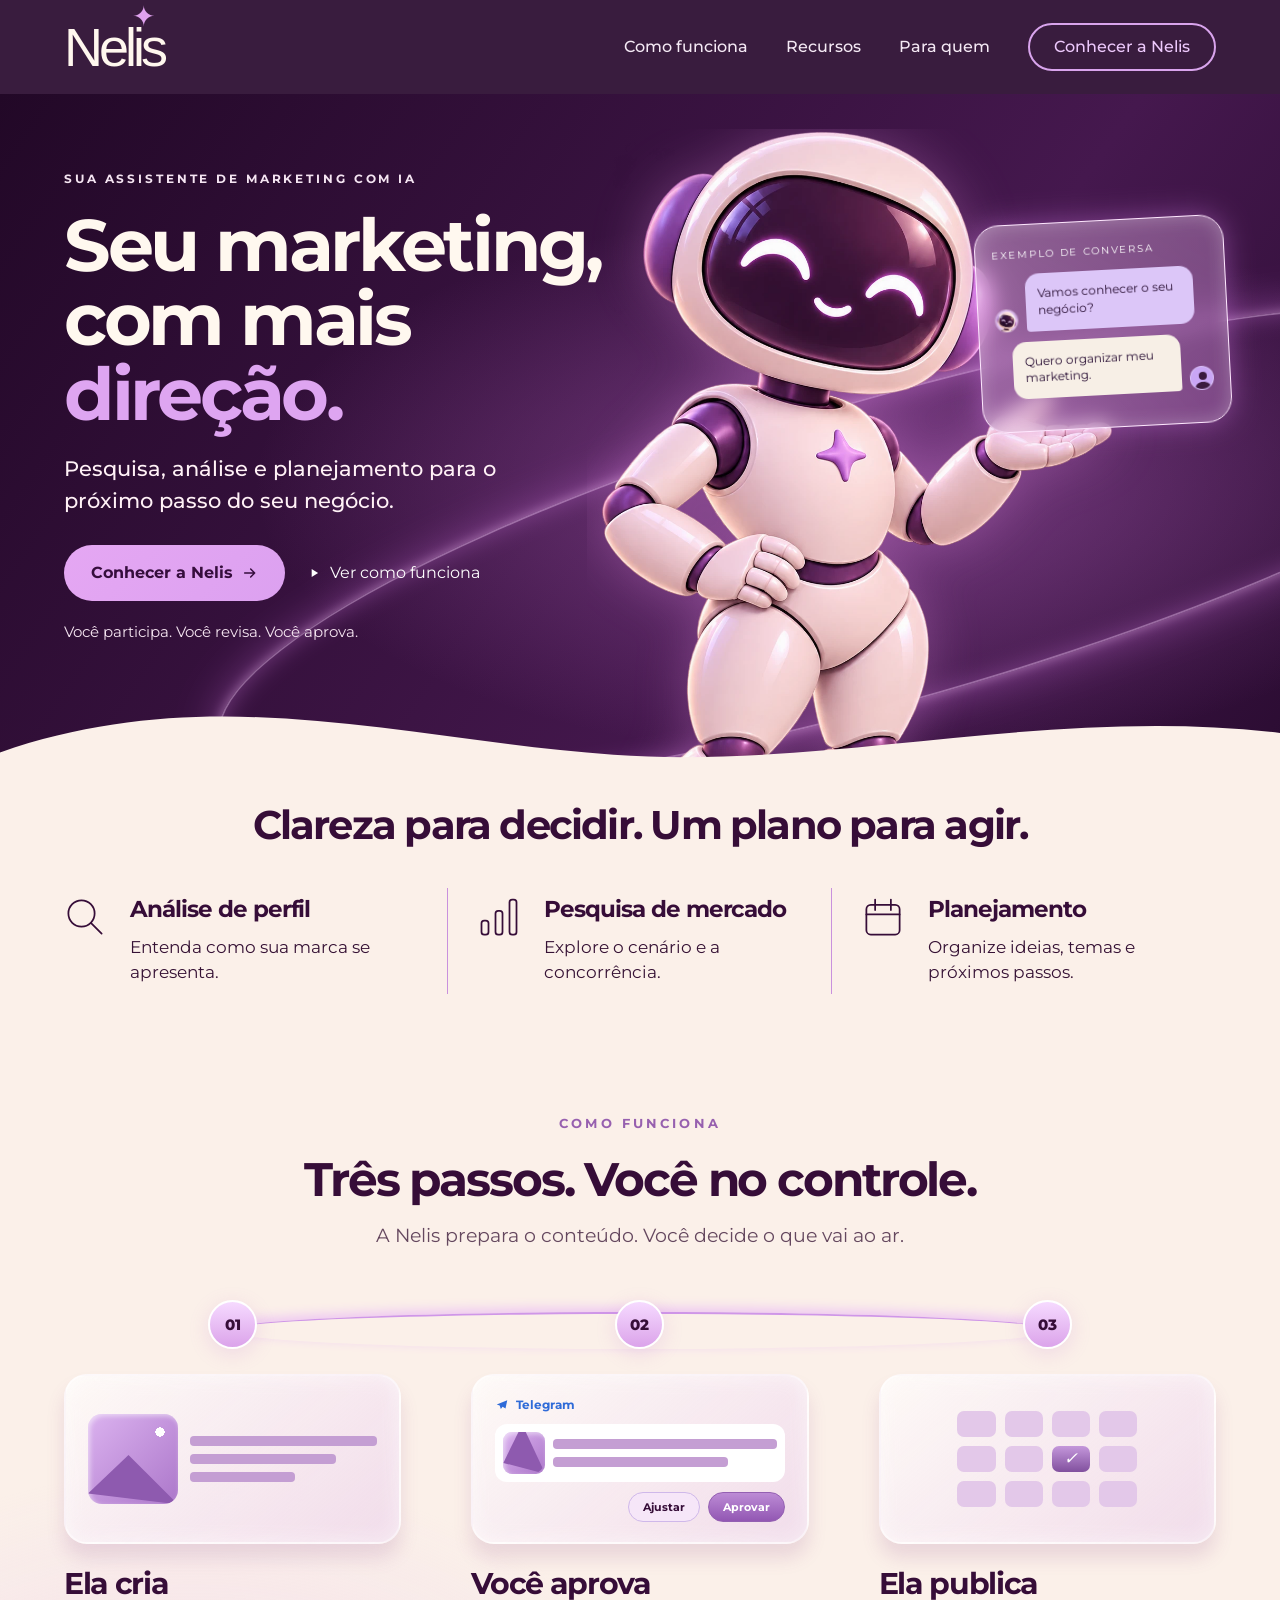
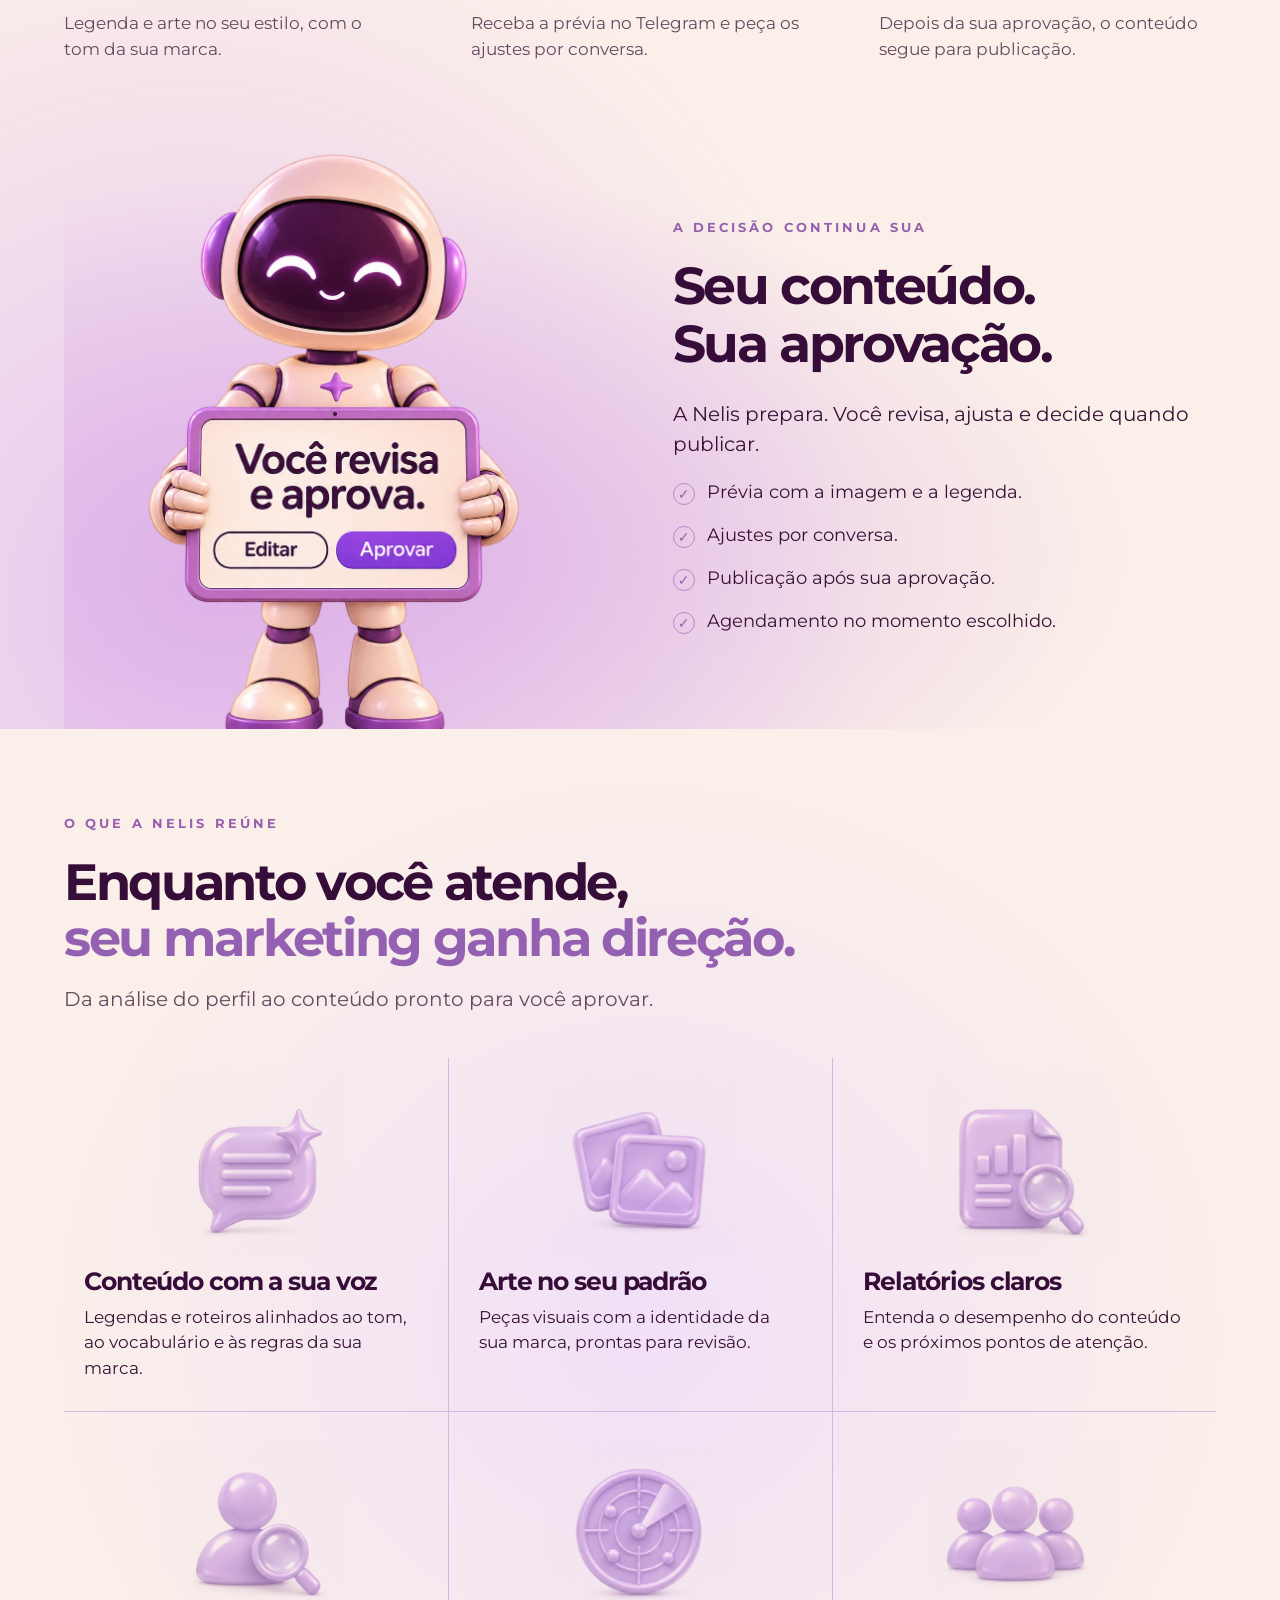
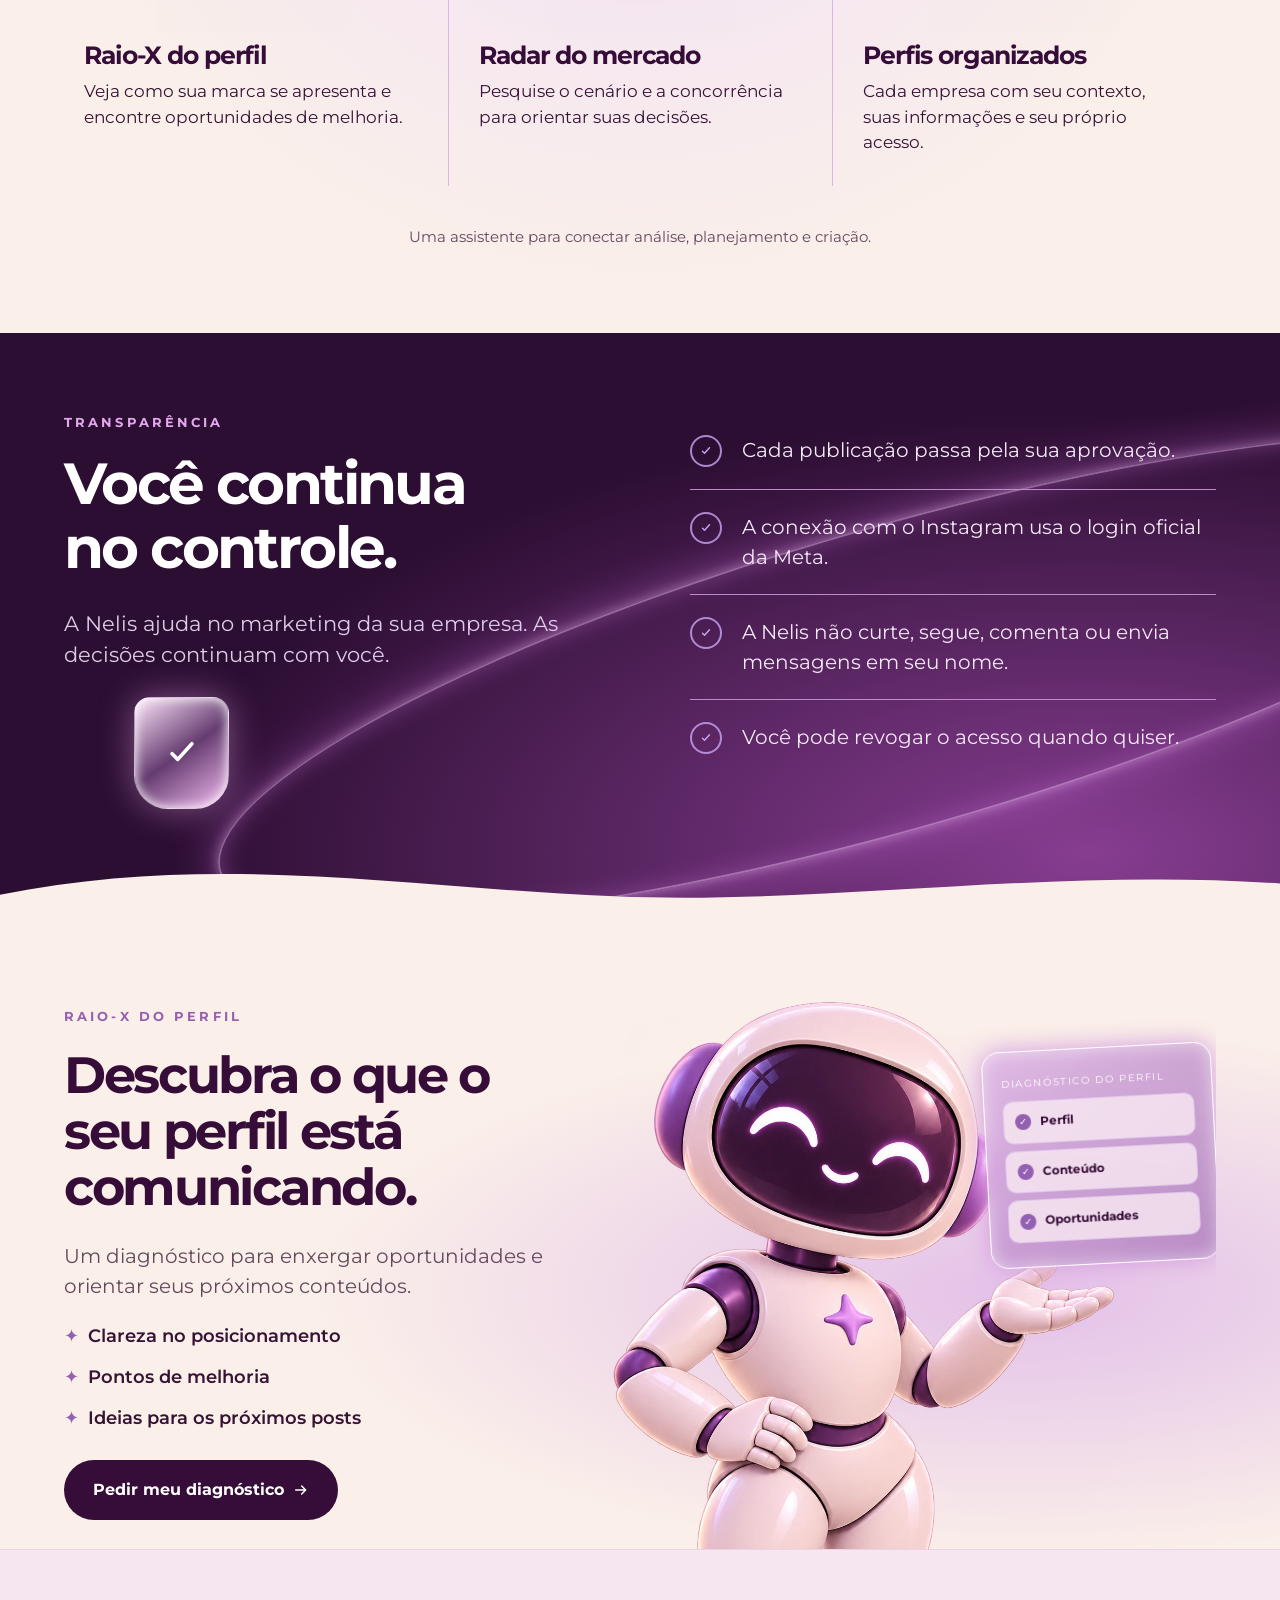
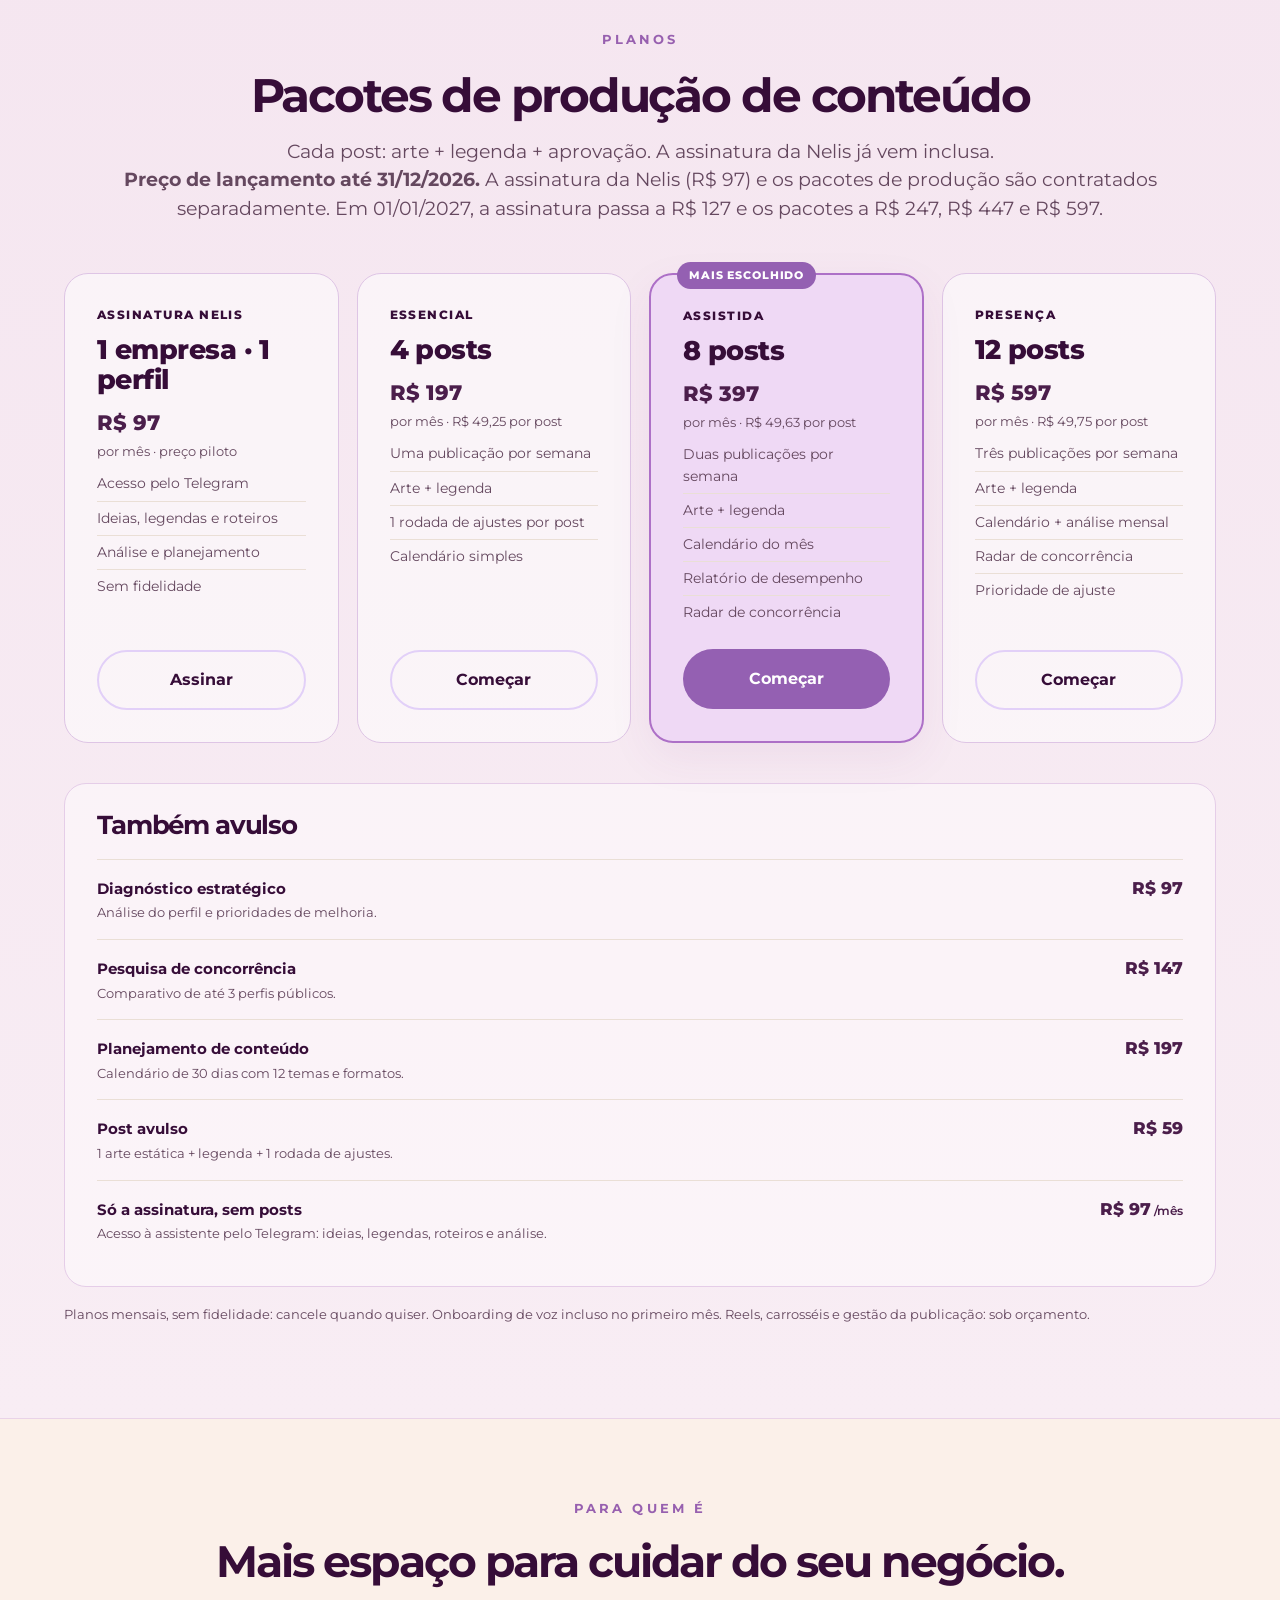
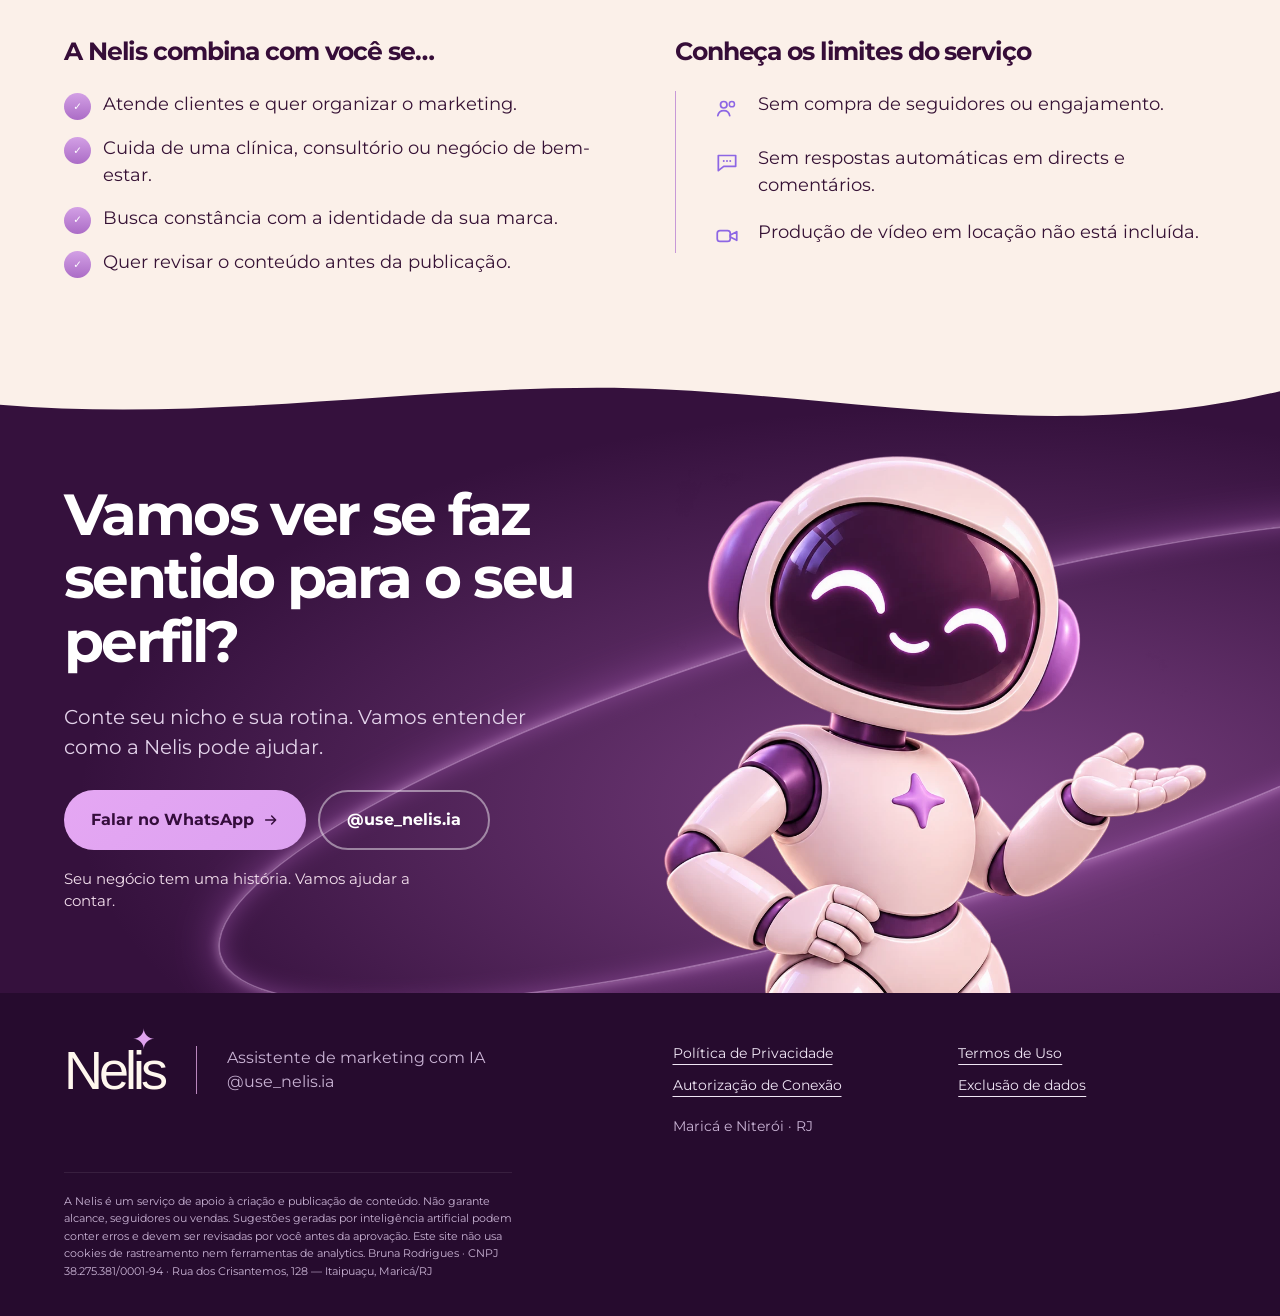
==== commit f8ecc89b: "legal: endereco e e-mail de privacidade preenchidos" ====
--- a/index.html
+++ b/index.html
@@ -455,7 +455,7 @@
       A Nelis é um serviço de apoio à criação e publicação de conteúdo. Não garante alcance, seguidores ou vendas.
       Sugestões geradas por inteligência artificial podem conter erros e devem ser revisadas por você antes da aprovação.
       Este site não usa cookies de rastreamento nem ferramentas de analytics.
-      Bruna Rodrigues · CNPJ 38.275.381/0001-94
+      Bruna Rodrigues · CNPJ 38.275.381/0001-94 · Rua dos Crisantemos, 128 — Itaipuaçu, Maricá/RJ
     </p>
   </div>
 </footer>
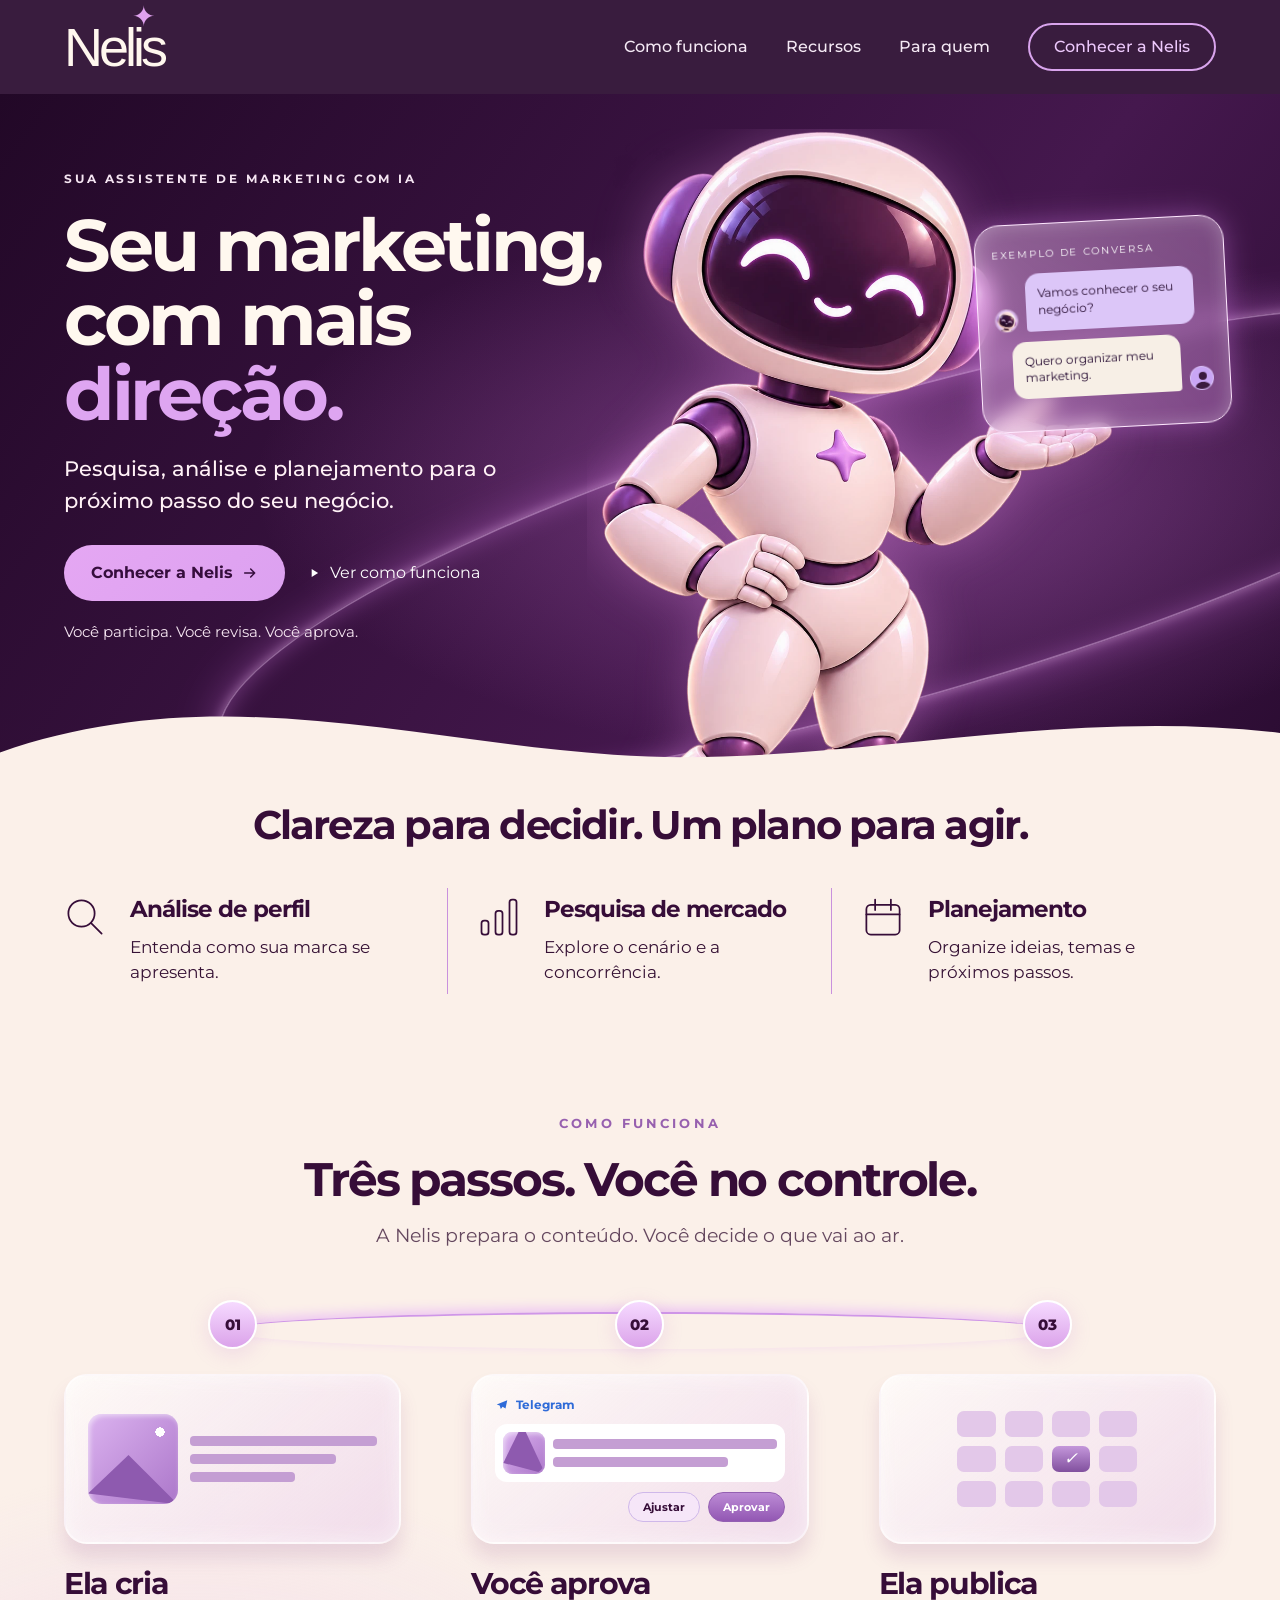
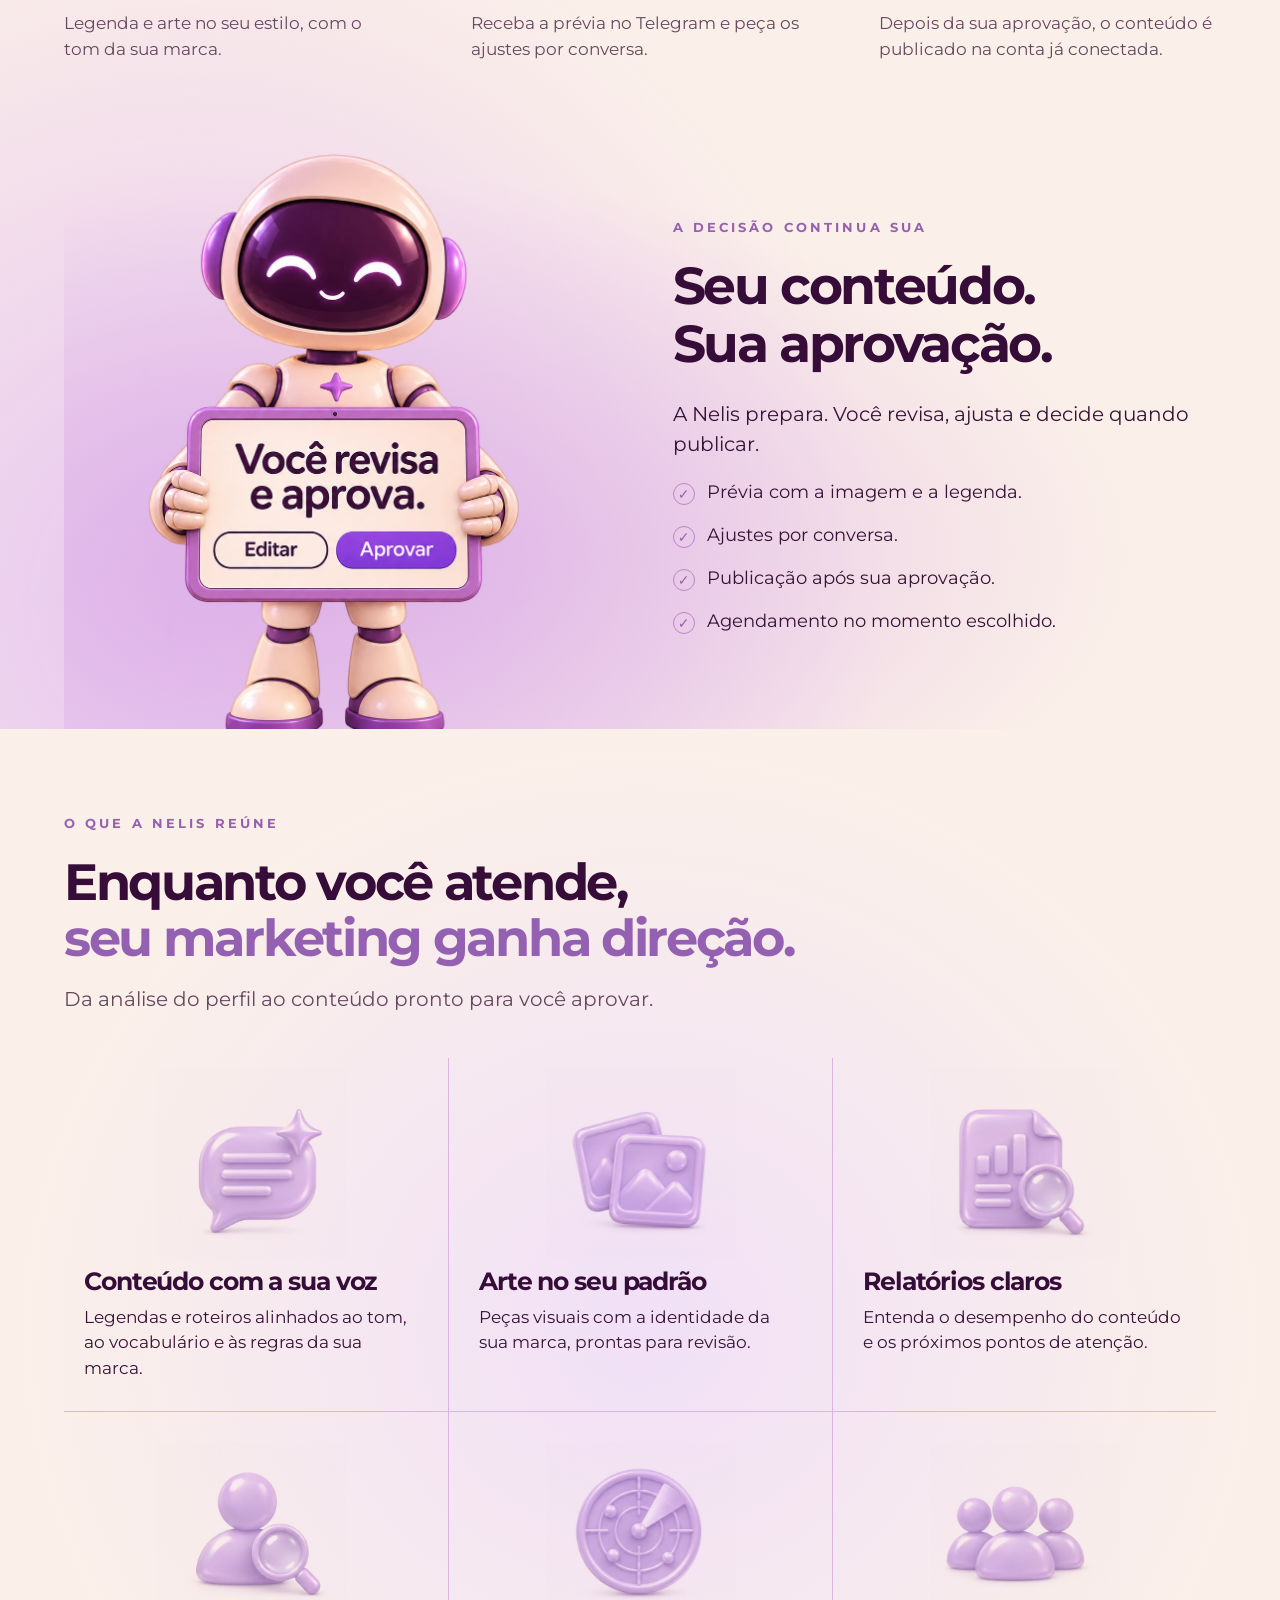
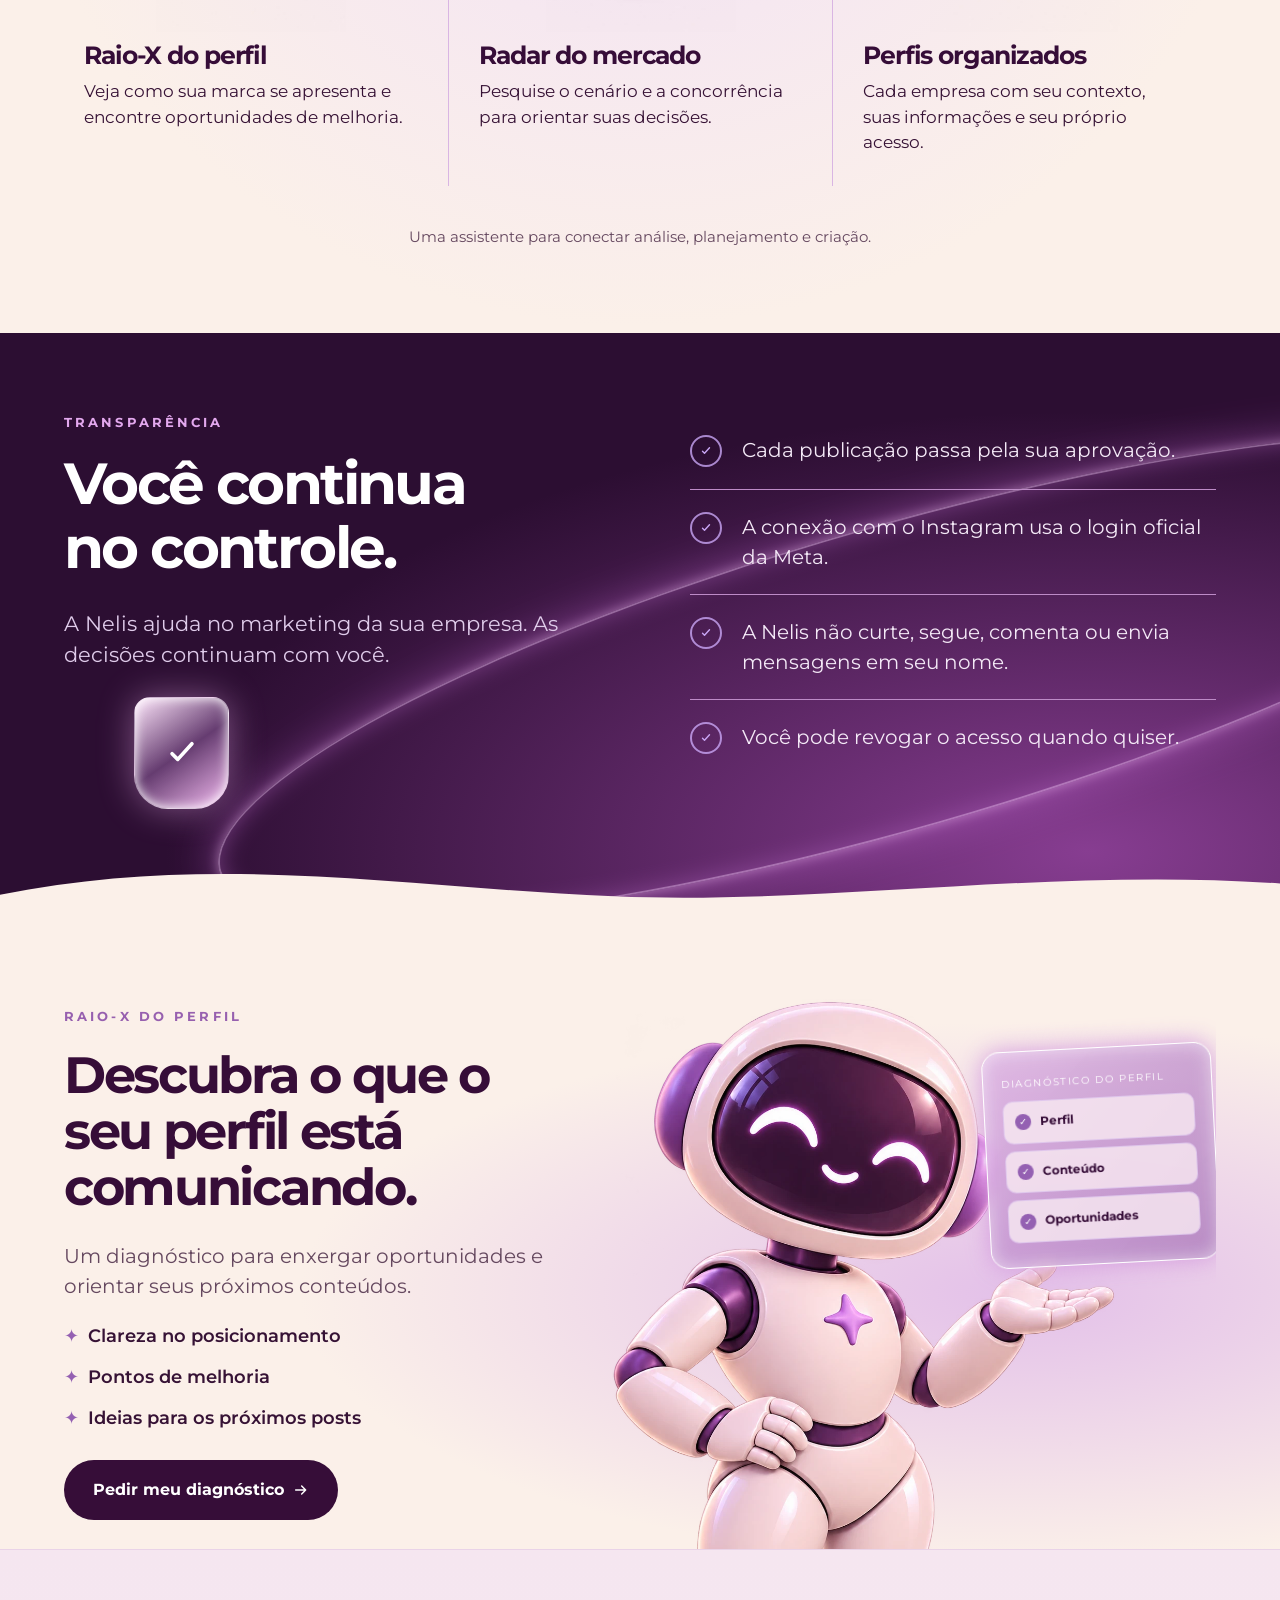
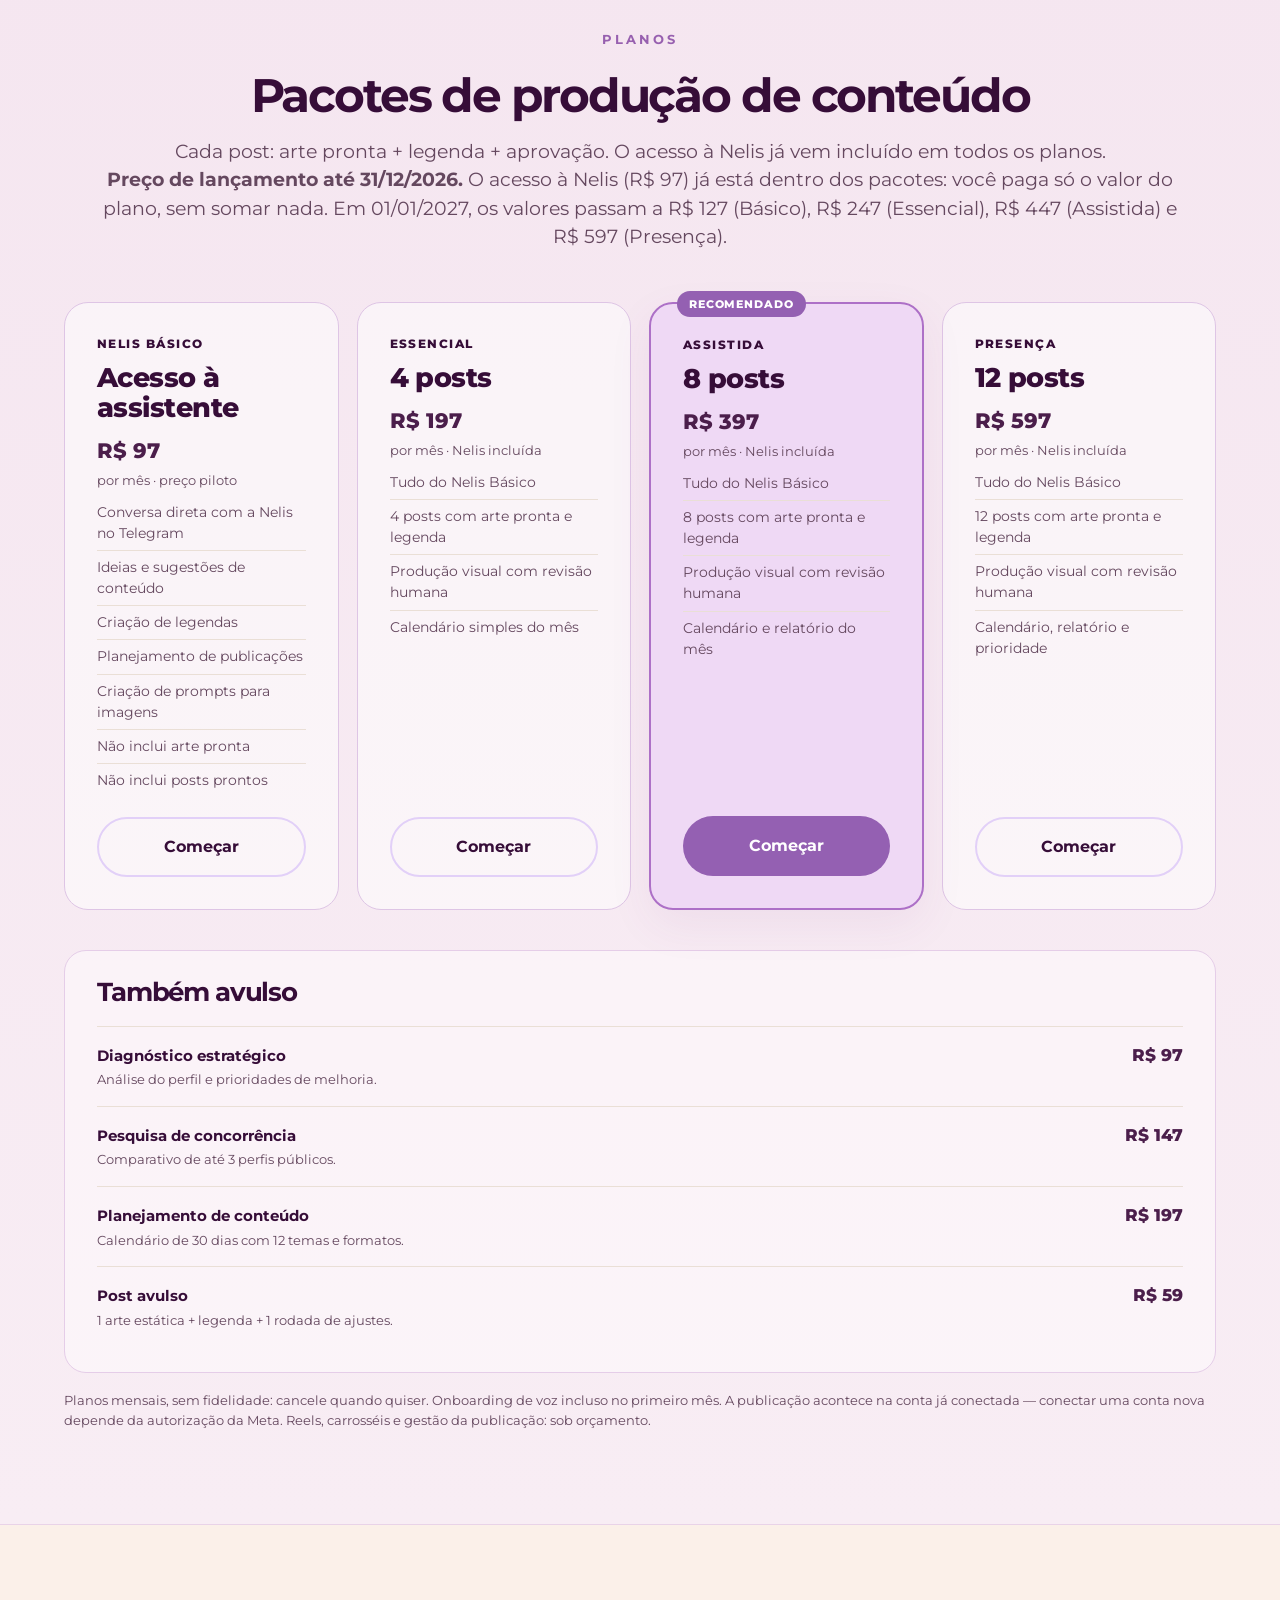
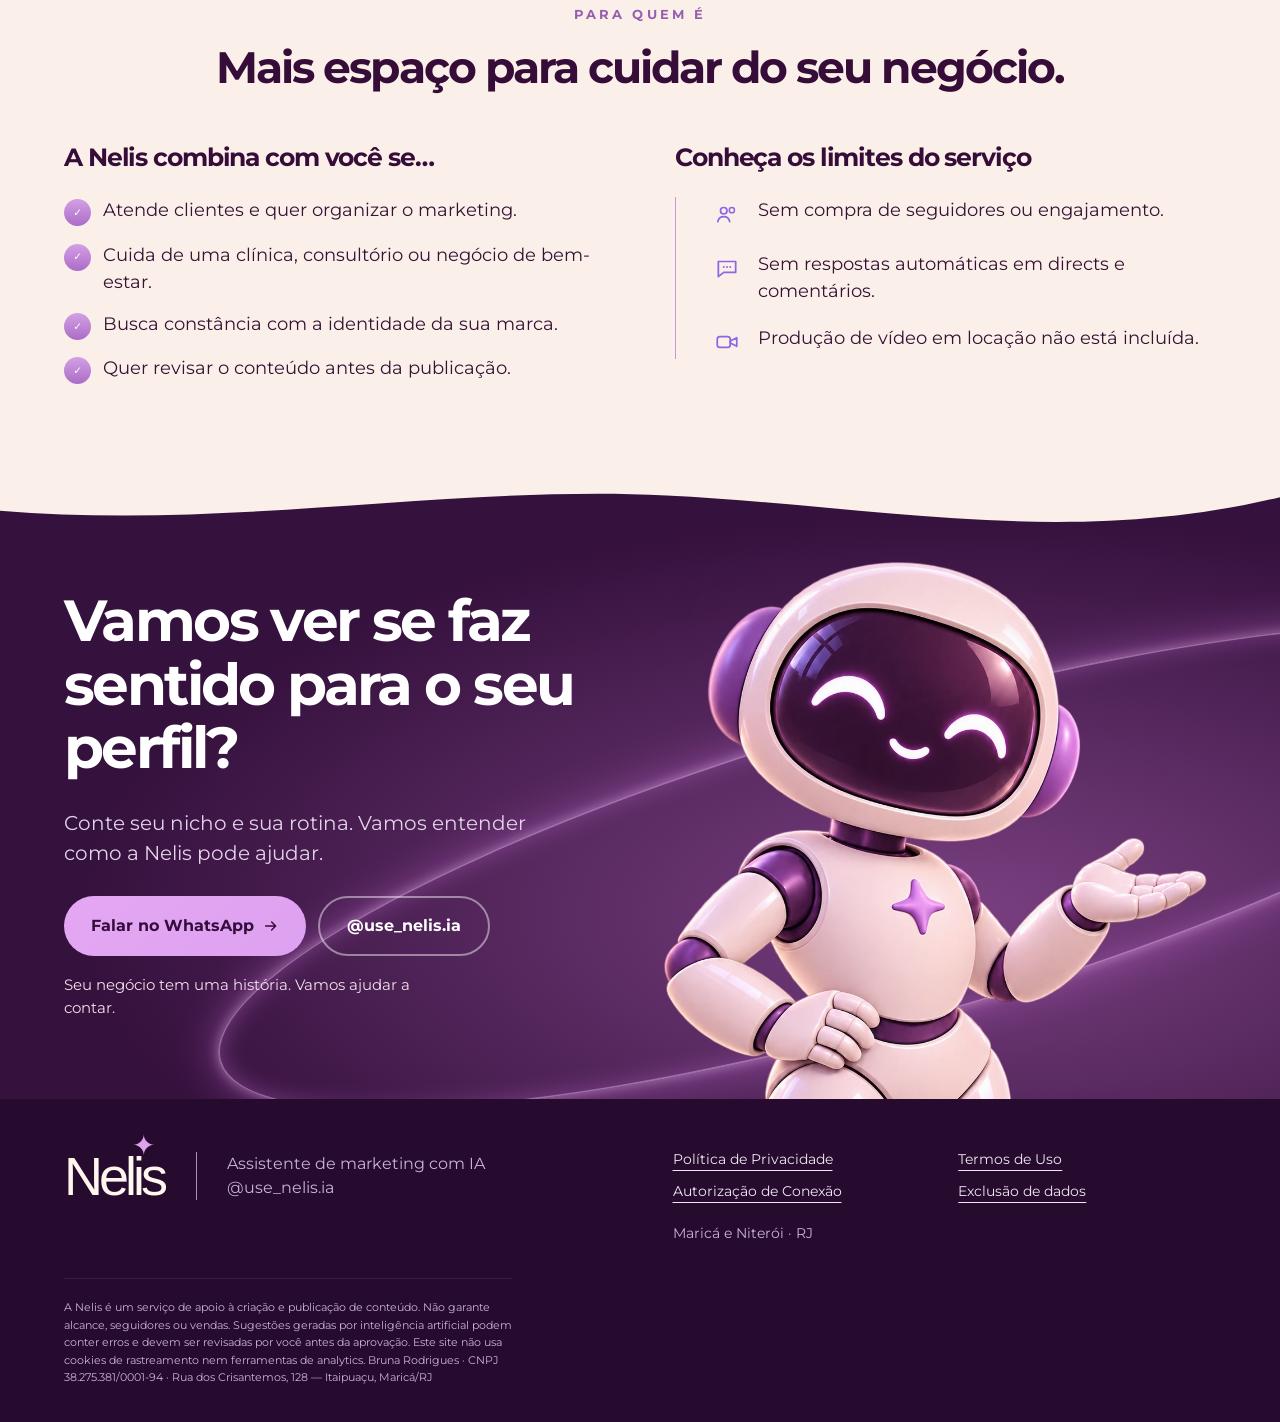
==== commit b1a772bd: "planos: Basico incluido nos pacotes, 4 cartoes com preco total Correcao de texto e apresentacao come" ====
--- a/index.html
+++ b/index.html
@@ -4,7 +4,7 @@
 <meta charset="utf-8">
 <meta name="viewport" content="width=device-width, initial-scale=1">
 <title>Nelis — seu marketing, com mais direção</title>
-<meta name="description" content="Assistente de marketing com IA para profissionais de saúde e bem-estar. A Nelis prepara o conteúdo, você aprova no Telegram, ela publica. Da análise do perfil ao conteúdo pronto para você aprovar.">
+<meta name="description" content="Assistente de marketing com IA para profissionais de saúde e bem-estar. A Nelis prepara o conteúdo, você aprova no Telegram, e ele é publicado na conta conectada. Da análise do perfil ao conteúdo pronto para você aprovar.">
 <meta property="og:title" content="Nelis — seu marketing, com mais direção">
 <meta property="og:description" content="A Nelis prepara o conteúdo. Você decide o que vai ao ar.">
 <meta property="og:type" content="website">
@@ -32,6 +32,7 @@
   "inLanguage": "pt-BR",
   "sameAs": "https://instagram.com/use_nelis.ia",
   "offers": [
+    { "@type": "Offer", "name": "Nelis Básico", "price": "97", "priceCurrency": "BRL" },
     { "@type": "Offer", "name": "Essencial", "price": "197", "priceCurrency": "BRL" },
     { "@type": "Offer", "name": "Assistida", "price": "397", "priceCurrency": "BRL" },
     { "@type": "Offer", "name": "Presença", "price": "597", "priceCurrency": "BRL" }
@@ -158,7 +159,7 @@
             </div>
           </div>
           <h3>Ela publica</h3>
-          <p>Depois da sua aprovação, o conteúdo segue para publicação.</p>
+          <p>Depois da sua aprovação, o conteúdo é publicado na conta já conectada.</p>
         </div>
       </div>
 
@@ -290,35 +291,38 @@
       <div class="center-head">
         <div class="eyebrow">Planos</div>
         <h2>Pacotes de produção de conteúdo</h2>
-        <p>Cada post: arte + legenda + aprovação. A assinatura da Nelis já vem inclusa.</p>
-        <p class="launch-price"><strong>Preço de lançamento até 31/12/2026.</strong> A assinatura da Nelis (R$ 97) e os pacotes de produção são contratados separadamente. Em 01/01/2027, a assinatura passa a R$ 127 e os pacotes a R$ 247, R$ 447 e R$ 597.</p>
+        <p>Cada post: arte pronta + legenda + aprovação. O acesso à Nelis já vem incluído em todos os planos.</p>
+        <p class="launch-price"><strong>Preço de lançamento até 31/12/2026.</strong> O acesso à Nelis (R$ 97) já está dentro dos pacotes: você paga só o valor do plano, sem somar nada. Em 01/01/2027, os valores passam a R$ 127 (Básico), R$ 247 (Essencial), R$ 447 (Assistida) e R$ 597 (Presença).</p>
       </div>
 
       <div class="plans">
         <div class="plan">
-          <div class="name">Assinatura Nelis</div>
-          <div class="qty">1 empresa · 1 perfil</div>
+          <div class="name">Nelis Básico</div>
+          <div class="qty">Acesso à assistente</div>
           <div class="price">R$ 97</div>
           <div class="per">por mês · preço piloto</div>
           <ul>
-            <li>Acesso pelo Telegram</li>
-            <li>Ideias, legendas e roteiros</li>
-            <li>Análise e planejamento</li>
-            <li>Sem fidelidade</li>
-          </ul>
-          <a class="btn btn-ghost" href="pagamento/?plano=assinatura">Assinar</a>
+            <li>Conversa direta com a Nelis no Telegram</li>
+            <li>Ideias e sugestões de conteúdo</li>
+            <li>Criação de legendas</li>
+            <li>Planejamento de publicações</li>
+            <li>Criação de prompts para imagens</li>
+            <li>Não inclui arte pronta</li>
+            <li>Não inclui posts prontos</li>
+          </ul>
+          <a class="btn btn-ghost" href="pagamento/?plano=assinatura">Começar</a>
         </div>
 
         <div class="plan">
           <div class="name">Essencial</div>
           <div class="qty">4 posts</div>
           <div class="price">R$ 197</div>
-          <div class="per">por mês · R$ 49,25 por post</div>
+          <div class="per">por mês · Nelis incluída</div>
           <ul>
-            <li>Uma publicação por semana</li>
-            <li>Arte + legenda</li>
-            <li>1 rodada de ajustes por post</li>
-            <li>Calendário simples</li>
+            <li>Tudo do Nelis Básico</li>
+            <li>4 posts com arte pronta e legenda</li>
+            <li>Produção visual com revisão humana</li>
+            <li>Calendário simples do mês</li>
           </ul>
           <a class="btn btn-ghost" href="pagamento/?plano=essencial">Começar</a>
         </div>
@@ -327,13 +331,12 @@
           <div class="name">Assistida</div>
           <div class="qty">8 posts</div>
           <div class="price">R$ 397</div>
-          <div class="per">por mês · R$ 49,63 por post</div>
+          <div class="per">por mês · Nelis incluída</div>
           <ul>
-            <li>Duas publicações por semana</li>
-            <li>Arte + legenda</li>
-            <li>Calendário do mês</li>
-            <li>Relatório de desempenho</li>
-            <li>Radar de concorrência</li>
+            <li>Tudo do Nelis Básico</li>
+            <li>8 posts com arte pronta e legenda</li>
+            <li>Produção visual com revisão humana</li>
+            <li>Calendário e relatório do mês</li>
           </ul>
           <a class="btn btn-lilac" href="pagamento/?plano=assistida">Começar</a>
         </div>
@@ -342,13 +345,12 @@
           <div class="name">Presença</div>
           <div class="qty">12 posts</div>
           <div class="price">R$ 597</div>
-          <div class="per">por mês · R$ 49,75 por post</div>
+          <div class="per">por mês · Nelis incluída</div>
           <ul>
-            <li>Três publicações por semana</li>
-            <li>Arte + legenda</li>
-            <li>Calendário + análise mensal</li>
-            <li>Radar de concorrência</li>
-            <li>Prioridade de ajuste</li>
+            <li>Tudo do Nelis Básico</li>
+            <li>12 posts com arte pronta e legenda</li>
+            <li>Produção visual com revisão humana</li>
+            <li>Calendário, relatório e prioridade</li>
           </ul>
           <a class="btn btn-ghost" href="pagamento/?plano=presenca">Começar</a>
         </div>
@@ -360,12 +362,13 @@
         <div class="avulso"><div><b>Pesquisa de concorrência</b><small>Comparativo de até 3 perfis públicos.</small></div><div class="v">R$ 147</div></div>
         <div class="avulso"><div><b>Planejamento de conteúdo</b><small>Calendário de 30 dias com 12 temas e formatos.</small></div><div class="v">R$ 197</div></div>
         <div class="avulso"><div><b>Post avulso</b><small>1 arte estática + legenda + 1 rodada de ajustes.</small></div><div class="v">R$ 59</div></div>
-        <div class="avulso"><div><b>Só a assinatura, sem posts</b><small>Acesso à assistente pelo Telegram: ideias, legendas, roteiros e análise.</small></div><div class="v">R$ 97<span style="font-size:.7em;font-weight:600"> /mês</span></div></div>
       </div>
       <p style="margin-top:18px;font-size:.82rem;color:var(--muted)">
         Planos mensais, sem fidelidade: cancele quando quiser. Onboarding de voz incluso no primeiro mês.
+        A publicação acontece na conta já conectada — conectar uma conta nova depende da autorização da Meta.
         Reels, carrosséis e gestão da publicação: sob orçamento.
       </p>
+
     </div>
   </section>
 
--- a/styles.css
+++ b/styles.css
@@ -232,7 +232,7 @@
 }
 .plan.hl{border:2px solid var(--lilac-2);box-shadow:var(--shadow);position:relative}
 .plan.hl::after{
-  content:"mais escolhido";position:absolute;top:-13px;left:26px;
+  content:"recomendado";position:absolute;top:-13px;left:26px;
   background:var(--lilac-2);color:#fff;font-size:.68rem;font-weight:800;
   letter-spacing:.08em;text-transform:uppercase;padding:5px 12px;border-radius:999px;
 }
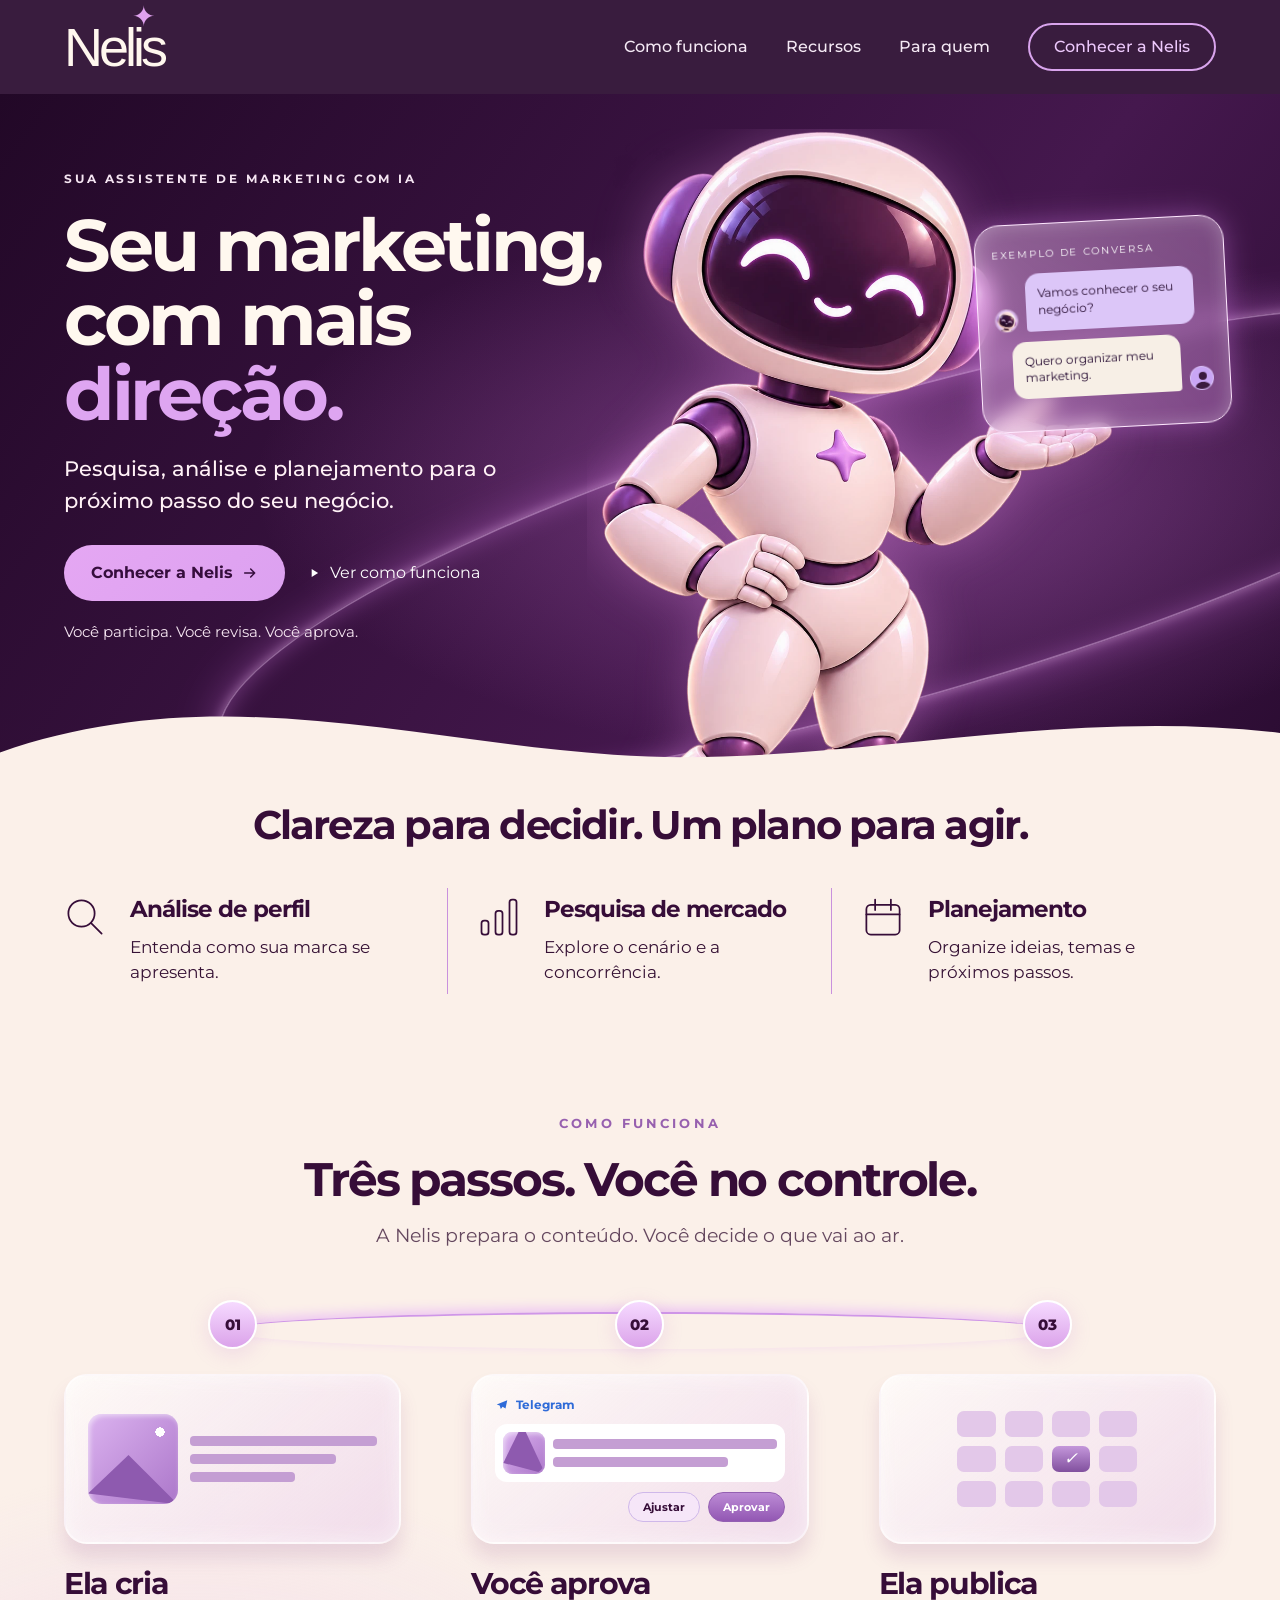
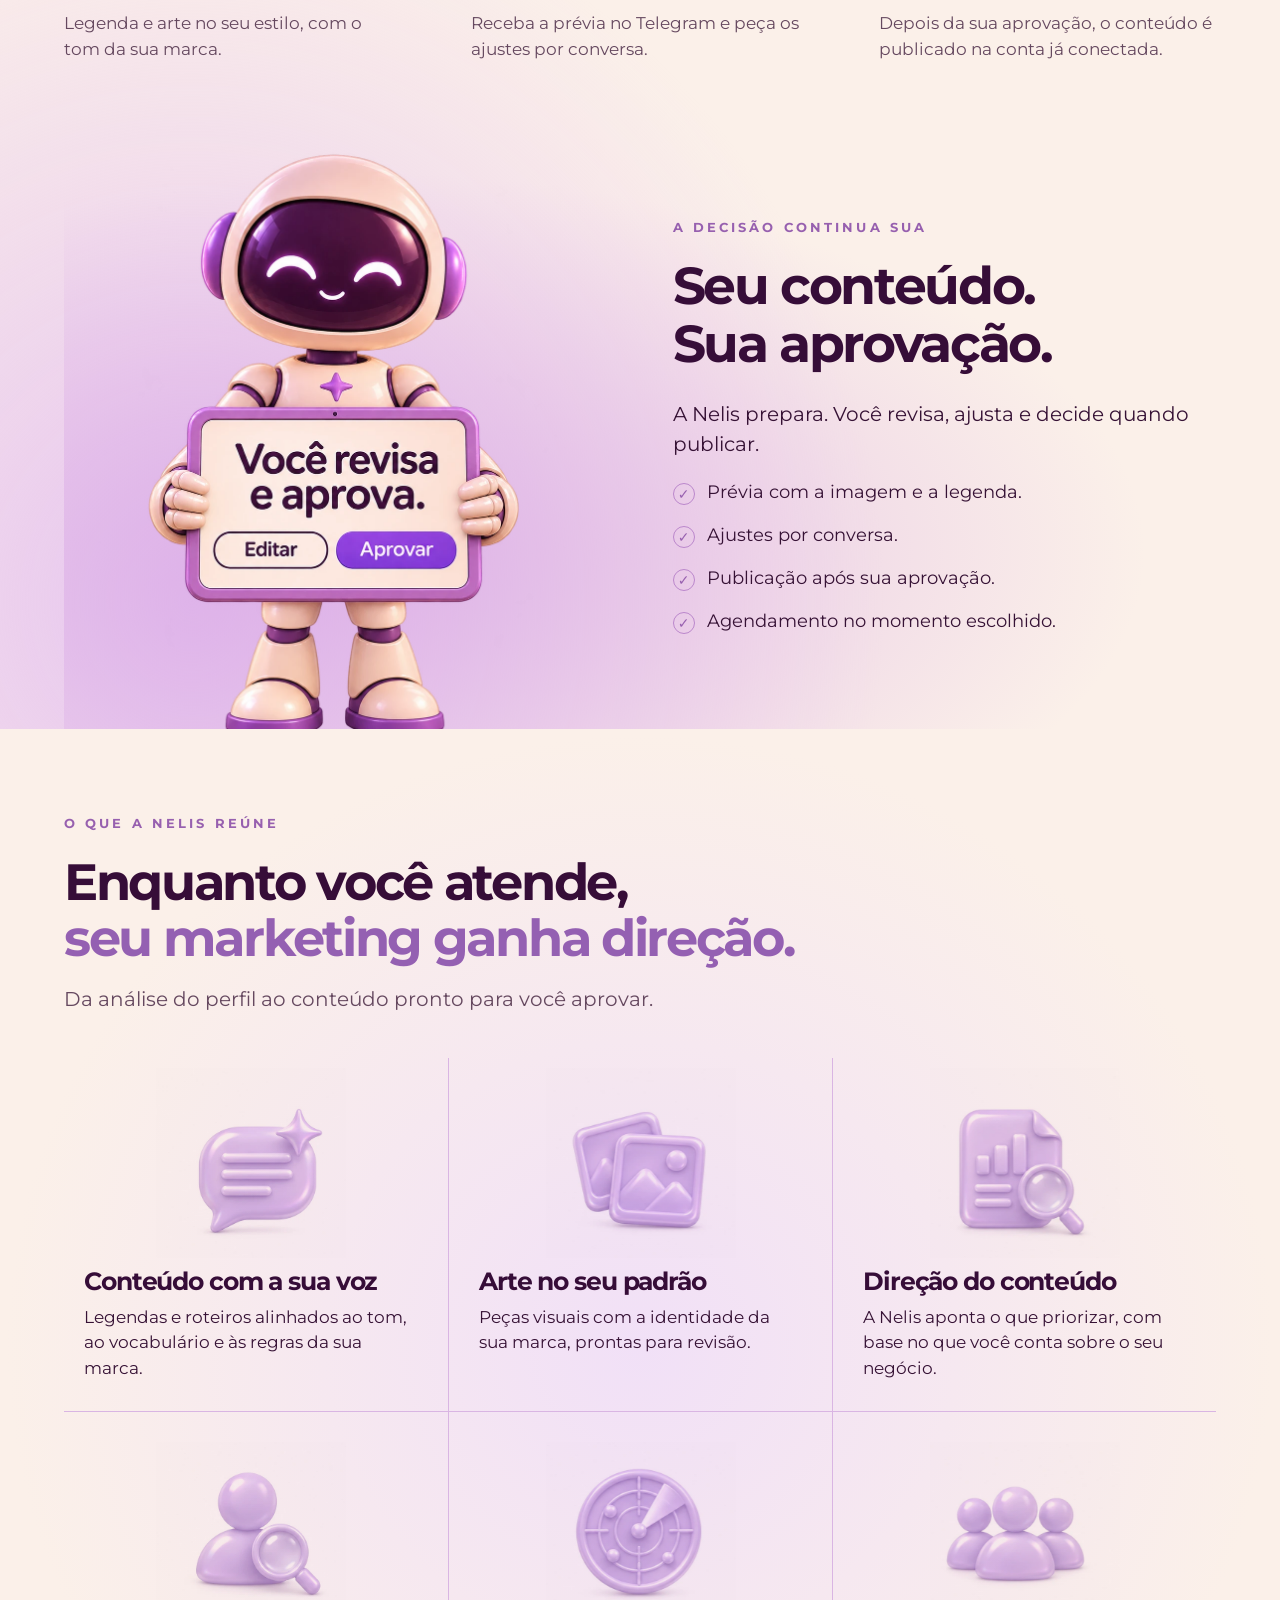
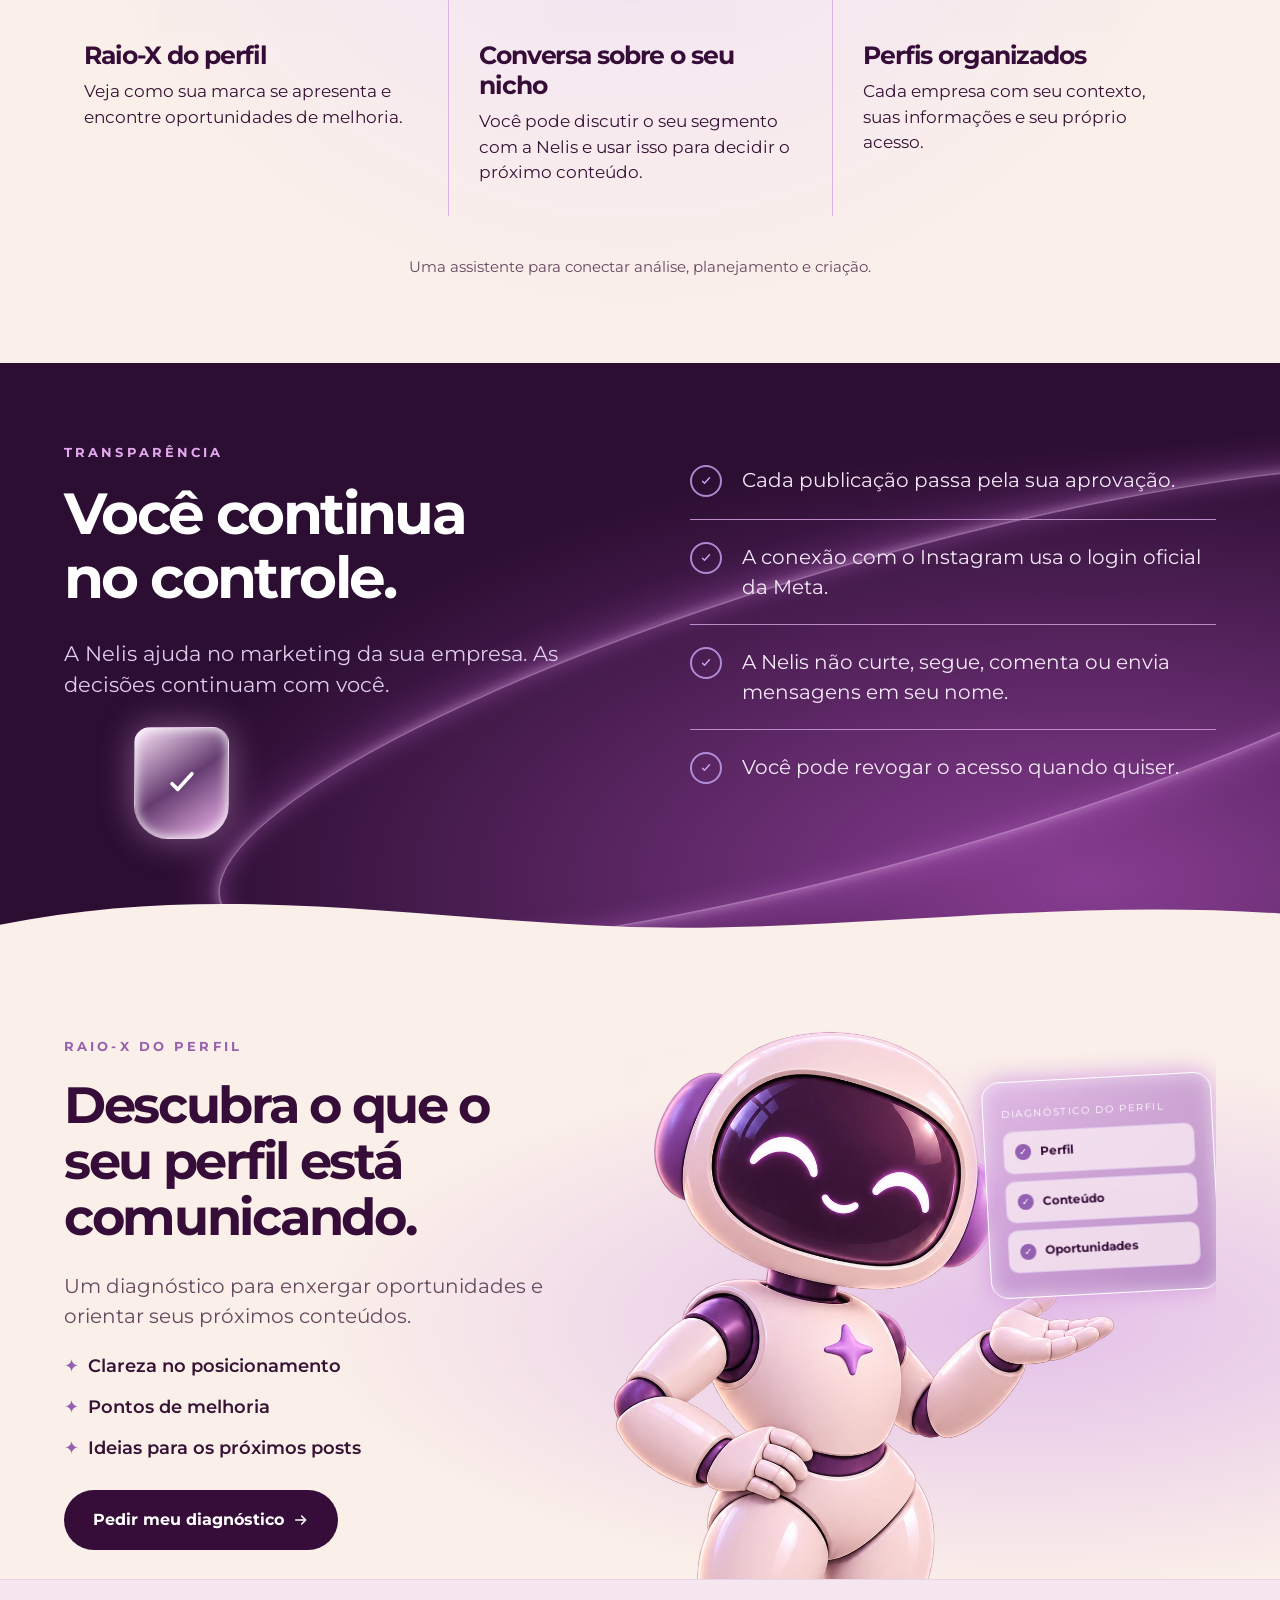
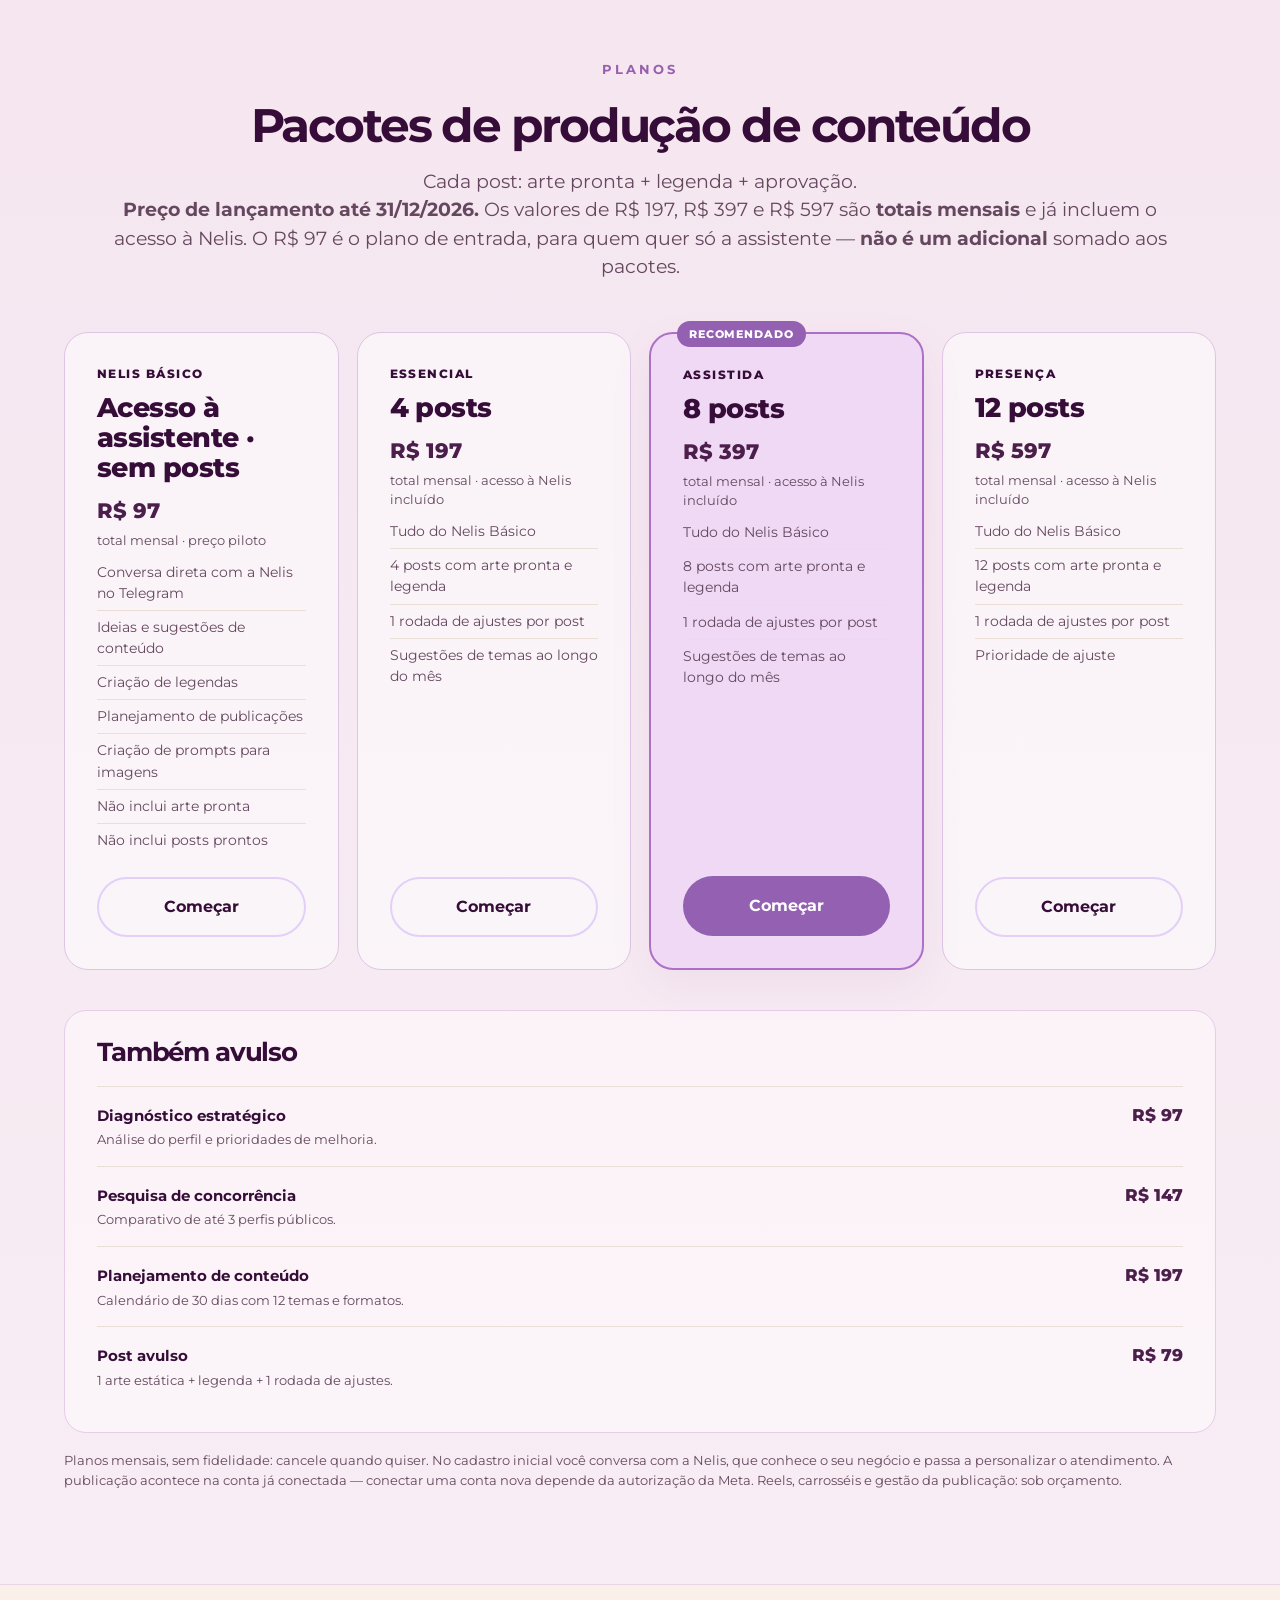
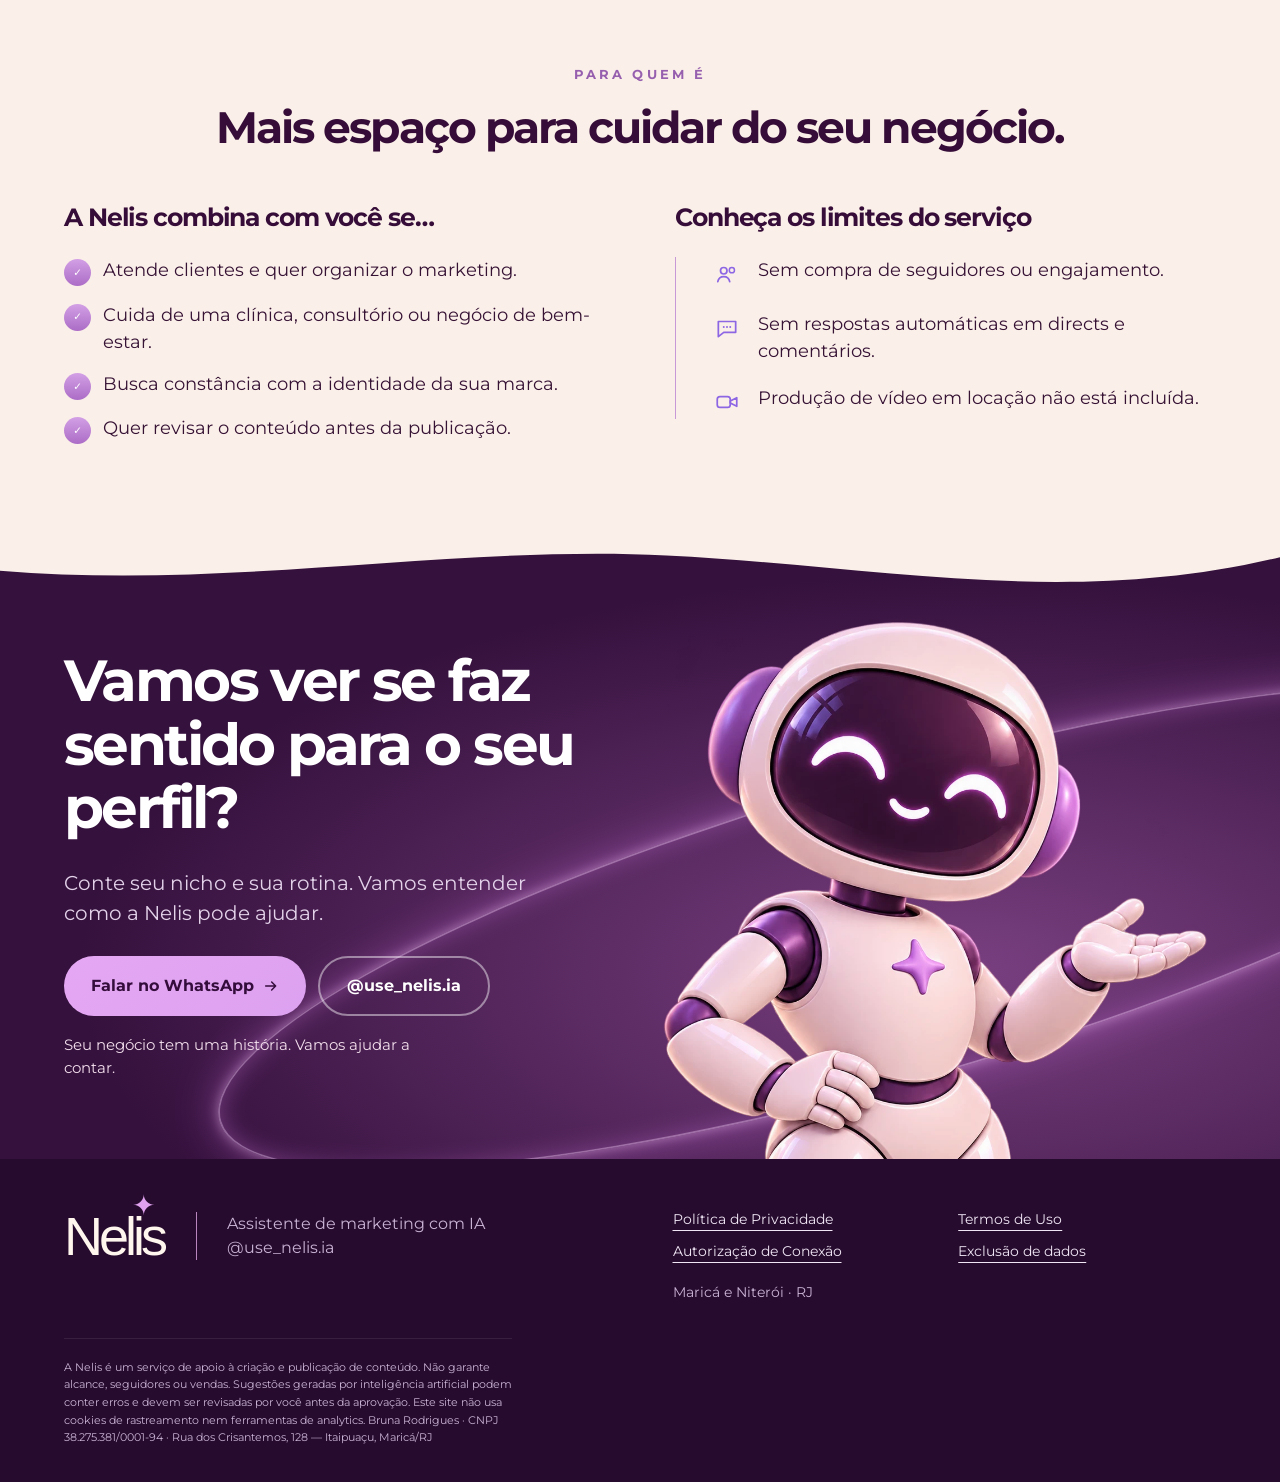
==== commit 18be4372: "site: finalizacao comercial aprovada e ajustes juridicos Comercial (aprovado pela cliente): - precos" ====
--- a/index.html
+++ b/index.html
@@ -205,8 +205,8 @@
         </div>
         <div class="feat">
           <div class="ic3"><svg viewBox="0 0 24 24" aria-hidden="true"><rect x="3" y="4" width="14" height="16" rx="2.5" fill="none" stroke="#8D66E4" stroke-width="1.7"/><path d="M6.5 15.5v-3m3 3V8.5m3 7v-4.5" stroke="#8D66E4" stroke-width="1.8" stroke-linecap="round"/><circle cx="19" cy="15" r="3.2" fill="#fff" stroke="#8D66E4" stroke-width="1.6"/><path d="M21.5 17.5L23 19" stroke="#8D66E4" stroke-width="1.8" stroke-linecap="round"/></svg></div>
-          <h3>Relatórios claros</h3>
-          <p>Entenda o desempenho do conteúdo e os próximos pontos de atenção.</p>
+          <h3>Direção do conteúdo</h3>
+          <p>A Nelis aponta o que priorizar, com base no que você conta sobre o seu negócio.</p>
         </div>
         <div class="feat">
           <div class="ic3"><svg viewBox="0 0 24 24" aria-hidden="true"><circle cx="11" cy="10" r="7" fill="none" stroke="#8D66E4" stroke-width="1.7"/><circle cx="11" cy="8.5" r="2" fill="#8D66E4"/><path d="M7.8 14.5c.8-1.6 2-2.4 3.2-2.4s2.4.8 3.2 2.4" stroke="#8D66E4" stroke-width="1.5" stroke-linecap="round" fill="none"/><path d="M16.5 15.5L21 20" stroke="#8D66E4" stroke-width="2" stroke-linecap="round"/></svg></div>
@@ -215,8 +215,8 @@
         </div>
         <div class="feat">
           <div class="ic3"><svg viewBox="0 0 24 24" aria-hidden="true"><circle cx="12" cy="12" r="8" fill="none" stroke="#8D66E4" stroke-width="1.7"/><circle cx="12" cy="12" r="4" fill="none" stroke="#8D66E4" stroke-width="1.4"/><path d="M12 12l6-4" stroke="#8D66E4" stroke-width="1.8" stroke-linecap="round"/><circle cx="12" cy="12" r="1.3" fill="#8D66E4"/></svg></div>
-          <h3>Radar do mercado</h3>
-          <p>Pesquise o cenário e a concorrência para orientar suas decisões.</p>
+          <h3>Conversa sobre o seu nicho</h3>
+          <p>Você pode discutir o seu segmento com a Nelis e usar isso para decidir o próximo conteúdo.</p>
         </div>
         <div class="feat">
           <div class="ic3"><svg viewBox="0 0 24 24" aria-hidden="true"><circle cx="9" cy="10" r="3" fill="none" stroke="#8D66E4" stroke-width="1.7"/><circle cx="16" cy="9" r="2.4" fill="none" stroke="#8D66E4" stroke-width="1.5"/><path d="M3.5 19c.6-3 2.8-4.6 5.5-4.6s4.9 1.6 5.5 4.6" fill="none" stroke="#8D66E4" stroke-width="1.7" stroke-linecap="round"/><path d="M15.5 18.6c.3-2 1.6-3.2 3.5-3.2 1.6 0 2.9 1 3.4 2.6" fill="none" stroke="#8D66E4" stroke-width="1.5" stroke-linecap="round"/></svg></div>
@@ -291,16 +291,16 @@
       <div class="center-head">
         <div class="eyebrow">Planos</div>
         <h2>Pacotes de produção de conteúdo</h2>
-        <p>Cada post: arte pronta + legenda + aprovação. O acesso à Nelis já vem incluído em todos os planos.</p>
-        <p class="launch-price"><strong>Preço de lançamento até 31/12/2026.</strong> O acesso à Nelis (R$ 97) já está dentro dos pacotes: você paga só o valor do plano, sem somar nada. Em 01/01/2027, os valores passam a R$ 127 (Básico), R$ 247 (Essencial), R$ 447 (Assistida) e R$ 597 (Presença).</p>
+        <p>Cada post: arte pronta + legenda + aprovação.</p>
+        <p class="launch-price"><strong>Preço de lançamento até 31/12/2026.</strong> Os valores de R$ 197, R$ 397 e R$ 597 são <strong>totais mensais</strong> e já incluem o acesso à Nelis. O R$ 97 é o plano de entrada, para quem quer só a assistente — <strong>não é um adicional</strong> somado aos pacotes.</p>
       </div>
 
       <div class="plans">
         <div class="plan">
           <div class="name">Nelis Básico</div>
-          <div class="qty">Acesso à assistente</div>
+          <div class="qty">Acesso à assistente · sem posts</div>
           <div class="price">R$ 97</div>
-          <div class="per">por mês · preço piloto</div>
+          <div class="per">total mensal · preço piloto</div>
           <ul>
             <li>Conversa direta com a Nelis no Telegram</li>
             <li>Ideias e sugestões de conteúdo</li>
@@ -317,12 +317,12 @@
           <div class="name">Essencial</div>
           <div class="qty">4 posts</div>
           <div class="price">R$ 197</div>
-          <div class="per">por mês · Nelis incluída</div>
+          <div class="per">total mensal · acesso à Nelis incluído</div>
           <ul>
             <li>Tudo do Nelis Básico</li>
             <li>4 posts com arte pronta e legenda</li>
-            <li>Produção visual com revisão humana</li>
-            <li>Calendário simples do mês</li>
+            <li>1 rodada de ajustes por post</li>
+            <li>Sugestões de temas ao longo do mês</li>
           </ul>
           <a class="btn btn-ghost" href="pagamento/?plano=essencial">Começar</a>
         </div>
@@ -331,12 +331,12 @@
           <div class="name">Assistida</div>
           <div class="qty">8 posts</div>
           <div class="price">R$ 397</div>
-          <div class="per">por mês · Nelis incluída</div>
+          <div class="per">total mensal · acesso à Nelis incluído</div>
           <ul>
             <li>Tudo do Nelis Básico</li>
             <li>8 posts com arte pronta e legenda</li>
-            <li>Produção visual com revisão humana</li>
-            <li>Calendário e relatório do mês</li>
+            <li>1 rodada de ajustes por post</li>
+            <li>Sugestões de temas ao longo do mês</li>
           </ul>
           <a class="btn btn-lilac" href="pagamento/?plano=assistida">Começar</a>
         </div>
@@ -345,12 +345,12 @@
           <div class="name">Presença</div>
           <div class="qty">12 posts</div>
           <div class="price">R$ 597</div>
-          <div class="per">por mês · Nelis incluída</div>
+          <div class="per">total mensal · acesso à Nelis incluído</div>
           <ul>
             <li>Tudo do Nelis Básico</li>
             <li>12 posts com arte pronta e legenda</li>
-            <li>Produção visual com revisão humana</li>
-            <li>Calendário, relatório e prioridade</li>
+            <li>1 rodada de ajustes por post</li>
+            <li>Prioridade de ajuste</li>
           </ul>
           <a class="btn btn-ghost" href="pagamento/?plano=presenca">Começar</a>
         </div>
@@ -361,10 +361,10 @@
         <div class="avulso"><div><b>Diagnóstico estratégico</b><small>Análise do perfil e prioridades de melhoria.</small></div><div class="v">R$ 97</div></div>
         <div class="avulso"><div><b>Pesquisa de concorrência</b><small>Comparativo de até 3 perfis públicos.</small></div><div class="v">R$ 147</div></div>
         <div class="avulso"><div><b>Planejamento de conteúdo</b><small>Calendário de 30 dias com 12 temas e formatos.</small></div><div class="v">R$ 197</div></div>
-        <div class="avulso"><div><b>Post avulso</b><small>1 arte estática + legenda + 1 rodada de ajustes.</small></div><div class="v">R$ 59</div></div>
+        <div class="avulso"><div><b>Post avulso</b><small>1 arte estática + legenda + 1 rodada de ajustes.</small></div><div class="v">R$ 79</div></div>
       </div>
       <p style="margin-top:18px;font-size:.82rem;color:var(--muted)">
-        Planos mensais, sem fidelidade: cancele quando quiser. Onboarding de voz incluso no primeiro mês.
+        Planos mensais, sem fidelidade: cancele quando quiser. No cadastro inicial você conversa com a Nelis, que conhece o seu negócio e passa a personalizar o atendimento.
         A publicação acontece na conta já conectada — conectar uma conta nova depende da autorização da Meta.
         Reels, carrosséis e gestão da publicação: sob orçamento.
       </p>
